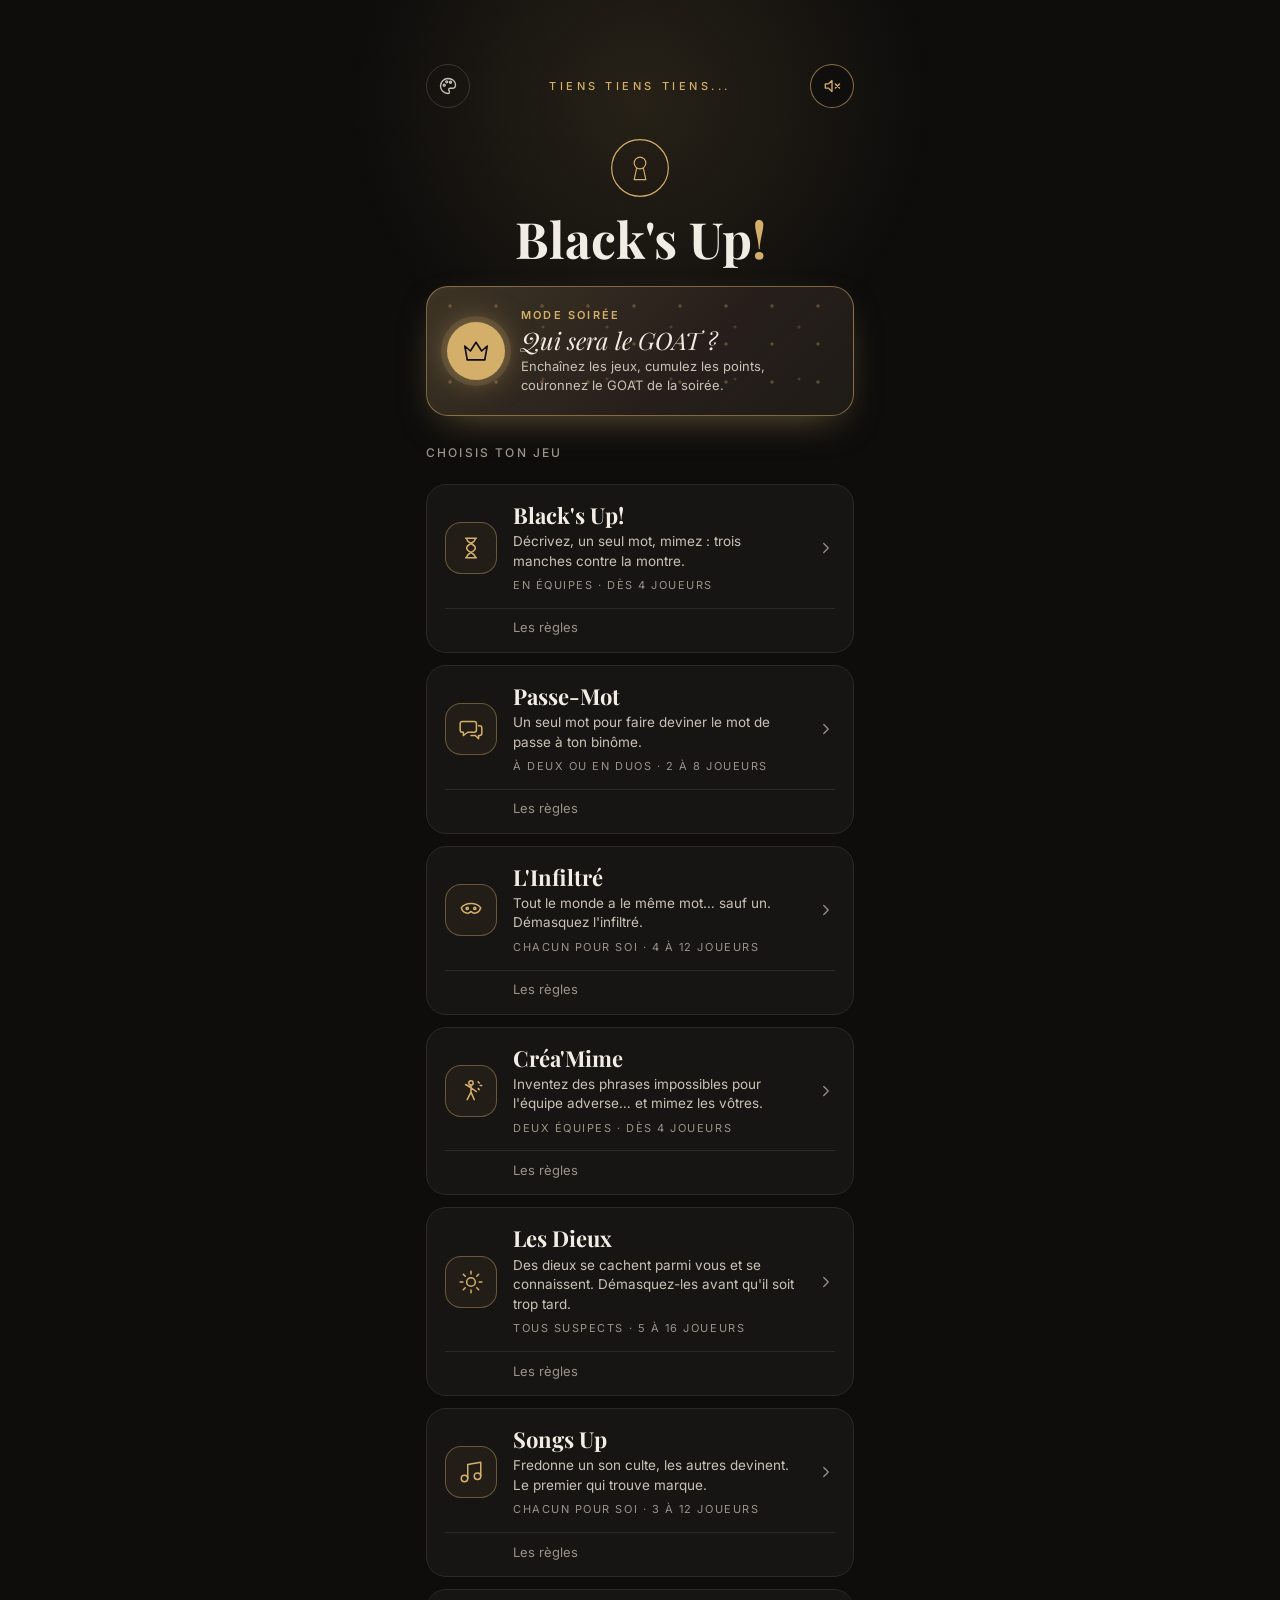
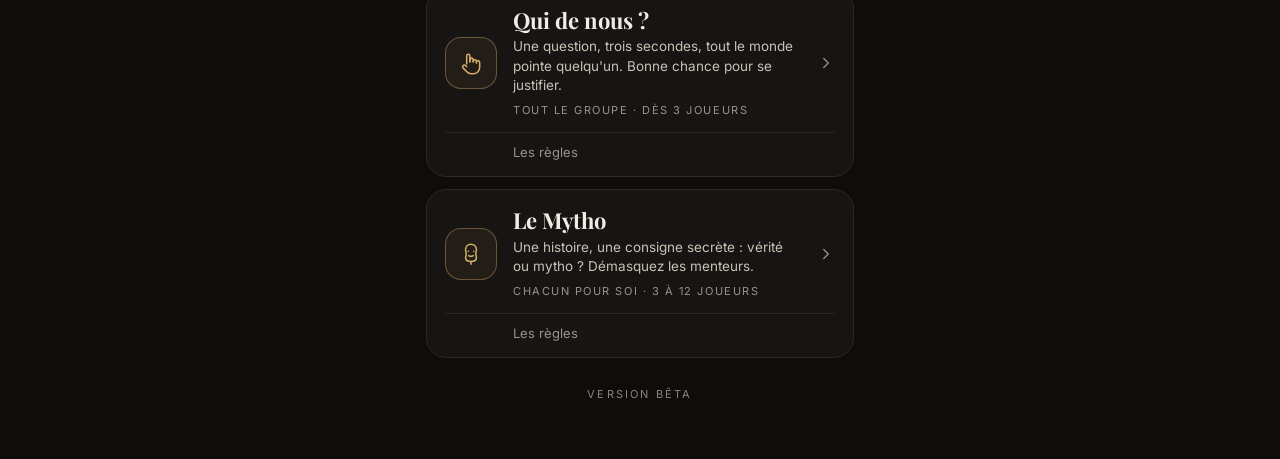
==== index.html @ 07d01dcf "L'Infiltré : effacer la proposition de Mister White après validation Co-Authored-By: Claude Opus 5.5" ====
<!DOCTYPE html>
<html lang="fr">
<head>
    <meta charset="utf-8">
    <meta name="viewport" content="width=device-width, initial-scale=1.0, viewport-fit=cover">
    <meta name="description" content="Black's Up!, le jeu d'ambiance en trois manches : décrivez, un seul mot, mimez.">
    <meta name="theme-color" content="#0E0D0C" id="couleur-barre">
    <meta name="apple-mobile-web-app-capable" content="yes">
    <meta name="mobile-web-app-capable" content="yes">
    <meta name="apple-mobile-web-app-status-bar-style" content="black-translucent">
    <meta name="apple-mobile-web-app-title" content="Black's Up!">
    <link rel="manifest" href="manifest.json">
    <link rel="icon" href="icones/icone.svg" type="image/svg+xml">
    <link rel="icon" href="icones/favicon-32.png" type="image/png" sizes="32x32">
    <link rel="apple-touch-icon" href="icones/apple-touch-icon.png">
    <title>Black's Up!</title>
    <link rel="preconnect" href="https://fonts.googleapis.com">
    <link rel="preconnect" href="https://fonts.gstatic.com" crossorigin>
    <link href="https://fonts.googleapis.com/css2?family=Playfair+Display:ital,wght@0,500;0,700;1,500&family=Inter:wght@400;500;600&family=Bangers&family=Fredoka:wght@600;700&family=Anton&family=Archivo+Black&family=Bungee&display=swap" rel="stylesheet">
    <script>
        // Applique l'apparence choisie avant l'affichage (évite un flash de l'apparence par défaut)
        try {
            var apparence = localStorage.getItem("blacksup-apparence")
            if (apparence) document.documentElement.setAttribute("data-theme", apparence)
        } catch (e) {}
    </script>
    <link rel="stylesheet" href="styles.css?v=22">
    <script src="scripts/animations.js?v=22" defer></script>
    <script src="scripts/app.js?v=22" defer></script>
    <script src="scripts/sons.js?v=22" defer></script>
    <script src="scripts/mots.js?v=22" defer></script>
    <script src="scripts/mots-adultes.js?v=22" defer></script>
    <script src="scripts/jeu.js?v=22" defer></script>
    <script src="scripts/passe-mot.js?v=22" defer></script>
    <script src="scripts/infiltre-paires.js?v=22" defer></script>
    <script src="scripts/infiltre.js?v=22" defer></script>
    <script src="scripts/crea-mime.js?v=22" defer></script>
    <script src="scripts/dieux.js?v=22" defer></script>
    <script src="scripts/outils-joueurs.js?v=22" defer></script>
    <script src="scripts/songs.js?v=22" defer></script>
    <script src="scripts/songs-up.js?v=22" defer></script>
    <script src="scripts/qui-mytho-contenus.js?v=22" defer></script>
    <script src="scripts/qui-de-nous.js?v=22" defer></script>
    <script src="scripts/mytho.js?v=22" defer></script>
    <script src="scripts/soiree.js?v=22" defer></script>
    <script src="scripts/apparence.js?v=22" defer></script>
    <script src="scripts/adulte.js?v=22" defer></script>
</head>
<body>
    <main class="app">

        <!-- 0. Accueil -->
        <section id="ecran-accueil" class="ecran actif accueil">
            <div class="barre-haut">
                <button type="button" class="btn-apparence" id="btn-apparence" aria-label="Changer l'apparence" aria-haspopup="dialog">
                    <svg width="20" height="20" viewBox="0 0 24 24" fill="none" stroke="currentColor" stroke-width="1.6" stroke-linecap="round" stroke-linejoin="round" aria-hidden="true"><path d="M12 3a9 9 0 1 0 0 18c1.1 0 1.8-.9 1.8-1.9 0-.5-.2-.9-.5-1.3-.3-.3-.5-.8-.5-1.3 0-1 .8-1.8 1.8-1.8H17a4 4 0 0 0 4-4c0-4.3-4-7.7-9-7.7z"></path><circle cx="7.5" cy="11" r="1.2"></circle><circle cx="10.5" cy="7" r="1.2"></circle><circle cx="15" cy="7.5" r="1.2"></circle></svg>
                </button>
                <p class="surtitre" id="accueil-surtitre">Tiens tiens tiens...</p>
                <div class="vide"></div>
            </div>
            <div class="pile-centre entete-accueil">
                <svg class="logo-serrure" width="60" height="60" viewBox="0 0 72 72" fill="none" aria-hidden="true">
                    <circle class="trace" cx="36" cy="36" r="34" stroke="#D4AF6A" stroke-width="1.4"></circle>
                    <circle class="trace t2" cx="36" cy="30" r="7" stroke="#D4AF6A" stroke-width="1.4"></circle>
                    <path class="trace t3" d="M32 36 L29 50 H43 L40 36" stroke="#D4AF6A" stroke-width="1.4" stroke-linejoin="round"></path>
                </svg>
                <h1 class="marque">Black's Up<span class="exclam">!</span></h1>
                <p class="badge-adulte"><b>18+</b> Mode adulte</p>
            </div>

            <button type="button" class="carte-soiree" id="carte-soiree">
                <span class="carte-soiree-fond" aria-hidden="true"></span>
                <span class="carte-soiree-icone" aria-hidden="true"><svg width="30" height="30" viewBox="0 0 24 24" fill="none" stroke="currentColor" stroke-width="1.3" stroke-linecap="round" stroke-linejoin="round" aria-hidden="true"><path d="M3 8l4.5 4L12 5l4.5 7L21 8l-2 11H5z"></path><path d="M5 19h14"></path></svg></span>
                <span class="carte-soiree-textes">
                    <span class="carte-soiree-sur" id="carte-soiree-sur">Mode soirée</span>
                    <span class="carte-soiree-titre" id="carte-soiree-titre">Qui sera le GOAT&#160;?</span>
                    <span class="carte-soiree-desc" id="carte-soiree-desc">Enchaînez les jeux, cumulez les points, couronnez le GOAT de la soirée.</span>
                </span>
            </button>
            <a href="#historique" class="lien-discret lien-historique" id="lien-historique" hidden>Historique des soirées</a>

            <p class="etiquette titre-section">Choisis ton jeu</p>

            <div class="liste-jeux">
                <article class="carte-jeu">
                    <a href="#jouer" class="carte-jeu-principal">
                        <span class="icone-jeu" aria-hidden="true">
                            <svg width="26" height="26" viewBox="0 0 24 24" fill="none" stroke="currentColor" stroke-width="1.4" stroke-linecap="round" stroke-linejoin="round"><path d="M7 3h10M7 21h10M8 3c0 5 8 5 8 9s-8 4-8 9M16 3c0 5-8 5-8 9s8 4 8 9"></path></svg>
                        </span>
                        <span class="textes-jeu">
                            <span class="nom-jeu">Black's Up!</span>
                            <span class="desc-jeu">Décrivez, un seul mot, mimez : trois manches contre la montre.</span>
                            <span class="meta-jeu">En équipes · dès 4 joueurs</span>
                        </span>
                        <svg class="chevron" width="18" height="18" viewBox="0 0 24 24" fill="none" stroke="currentColor" stroke-width="1.6" stroke-linecap="round" stroke-linejoin="round" aria-hidden="true"><path d="M9 6l6 6-6 6"></path></svg>
                    </a>
                    <a href="#regles" class="carte-jeu-regles">Les règles</a>
                </article>

                <article class="carte-jeu">
                    <a href="#passe-mot" class="carte-jeu-principal">
                        <span class="icone-jeu" aria-hidden="true">
                            <svg width="26" height="26" viewBox="0 0 24 24" fill="none" stroke="currentColor" stroke-width="1.4" stroke-linecap="round" stroke-linejoin="round"><path d="M4 5h11a2 2 0 0 1 2 2v6a2 2 0 0 1-2 2H9l-4 3v-3H4a2 2 0 0 1-2-2V7a2 2 0 0 1 2-2z"></path><path d="M19 9h1a2 2 0 0 1 2 2v5a2 2 0 0 1-2 2h-1v3l-3-3h-4"></path></svg>
                        </span>
                        <span class="textes-jeu">
                            <span class="nom-jeu">Passe-Mot</span>
                            <span class="desc-jeu">Un seul mot pour faire deviner le mot de passe à ton binôme.</span>
                            <span class="meta-jeu">À deux ou en duos · 2 à 8 joueurs</span>
                        </span>
                        <svg class="chevron" width="18" height="18" viewBox="0 0 24 24" fill="none" stroke="currentColor" stroke-width="1.6" stroke-linecap="round" stroke-linejoin="round" aria-hidden="true"><path d="M9 6l6 6-6 6"></path></svg>
                    </a>
                    <a href="#passe-mot-regles" class="carte-jeu-regles">Les règles</a>
                </article>

                <article class="carte-jeu">
                    <a href="#infiltre" class="carte-jeu-principal">
                        <span class="icone-jeu" aria-hidden="true">
                            <svg width="26" height="26" viewBox="0 0 24 24" fill="none" stroke="currentColor" stroke-width="1.4" stroke-linecap="round" stroke-linejoin="round"><path d="M3 10c2-3 5-4 9-4s7 1 9 4c-1 3-3 5-6 5-1.5 0-2-1.5-3-1.5S10.5 15 9 15c-3 0-5-2-6-5z"></path><circle cx="8.5" cy="10.5" r="1"></circle><circle cx="15.5" cy="10.5" r="1"></circle></svg>
                        </span>
                        <span class="textes-jeu">
                            <span class="nom-jeu">L'Infiltré</span>
                            <span class="desc-jeu">Tout le monde a le même mot… sauf un. Démasquez l'infiltré.</span>
                            <span class="meta-jeu">Chacun pour soi · 4 à 12 joueurs</span>
                        </span>
                        <svg class="chevron" width="18" height="18" viewBox="0 0 24 24" fill="none" stroke="currentColor" stroke-width="1.6" stroke-linecap="round" stroke-linejoin="round" aria-hidden="true"><path d="M9 6l6 6-6 6"></path></svg>
                    </a>
                    <a href="#infiltre-regles" class="carte-jeu-regles">Les règles</a>
                </article>

                <article class="carte-jeu">
                    <a href="#crea-mime" class="carte-jeu-principal">
                        <span class="icone-jeu" aria-hidden="true">
                            <svg width="26" height="26" viewBox="0 0 24 24" fill="none" stroke="currentColor" stroke-width="1.4" stroke-linecap="round" stroke-linejoin="round"><circle cx="12" cy="4.5" r="2"></circle><path d="M12 7v6M12 9l-5-3M12 9l5 3.5M12 13l-3.5 7M12 13l3 7"></path><path d="M18.5 3.5l1 1.2M20.5 7h1.4M18.6 9.8l1 .9"></path></svg>
                        </span>
                        <span class="textes-jeu">
                            <span class="nom-jeu">Créa'Mime</span>
                            <span class="desc-jeu">Inventez des phrases impossibles pour l'équipe adverse… et mimez les vôtres.</span>
                            <span class="meta-jeu">Deux équipes · dès 4 joueurs</span>
                        </span>
                        <svg class="chevron" width="18" height="18" viewBox="0 0 24 24" fill="none" stroke="currentColor" stroke-width="1.6" stroke-linecap="round" stroke-linejoin="round" aria-hidden="true"><path d="M9 6l6 6-6 6"></path></svg>
                    </a>
                    <a href="#crea-mime-regles" class="carte-jeu-regles">Les règles</a>
                </article>

                <article class="carte-jeu">
                    <a href="#dieux" class="carte-jeu-principal">
                        <span class="icone-jeu" aria-hidden="true"><svg width="26" height="26" viewBox="0 0 24 24" fill="none" stroke="currentColor" stroke-width="1.4" stroke-linecap="round" stroke-linejoin="round"><circle cx="12" cy="12" r="4"></circle><path d="M12 2v2.5M12 19.5V22M2 12h2.5M19.5 12H22M4.9 4.9l1.8 1.8M17.3 17.3l1.8 1.8M4.9 19.1l1.8-1.8M17.3 6.7l1.8-1.8"></path></svg></span>
                        <span class="textes-jeu">
                            <span class="nom-jeu">Les Dieux</span>
                            <span class="desc-jeu">Des dieux se cachent parmi vous et se connaissent. Démasquez-les avant qu'il soit trop tard.</span>
                            <span class="meta-jeu">Tous suspects · 5 à 16 joueurs</span>
                        </span>
                        <svg class="chevron" width="18" height="18" viewBox="0 0 24 24" fill="none" stroke="currentColor" stroke-width="1.6" stroke-linecap="round" stroke-linejoin="round" aria-hidden="true"><path d="M9 6l6 6-6 6"></path></svg>
                    </a>
                    <a href="#dieux-regles" class="carte-jeu-regles">Les règles</a>
                </article>

                <article class="carte-jeu">
                    <a href="#songs-up" class="carte-jeu-principal">
                        <span class="icone-jeu" aria-hidden="true"><svg width="26" height="26" viewBox="0 0 24 24" fill="none" stroke="currentColor" stroke-width="1.4" stroke-linecap="round" stroke-linejoin="round"><path d="M9 18V5l12-2v13"></path><circle cx="6" cy="18" r="3"></circle><circle cx="18" cy="16" r="3"></circle></svg></span>
                        <span class="textes-jeu">
                            <span class="nom-jeu">Songs Up</span>
                            <span class="desc-jeu">Fredonne un son culte, les autres devinent. Le premier qui trouve marque.</span>
                            <span class="meta-jeu">Chacun pour soi · 3 à 12 joueurs</span>
                        </span>
                        <svg class="chevron" width="18" height="18" viewBox="0 0 24 24" fill="none" stroke="currentColor" stroke-width="1.6" stroke-linecap="round" stroke-linejoin="round" aria-hidden="true"><path d="M9 6l6 6-6 6"></path></svg>
                    </a>
                    <a href="#songs-up-regles" class="carte-jeu-regles">Les règles</a>
                </article>

                <article class="carte-jeu">
                    <a href="#qui-de-nous" class="carte-jeu-principal">
                        <span class="icone-jeu" aria-hidden="true"><svg width="26" height="26" viewBox="0 0 24 24" fill="none" stroke="currentColor" stroke-width="1.4" stroke-linecap="round" stroke-linejoin="round"><path d="M8 13V5.5a1.5 1.5 0 0 1 3 0V11"></path><path d="M11 10.5V9a1.5 1.5 0 0 1 3 0v2"></path><path d="M14 10.5a1.5 1.5 0 0 1 3 0V12"></path><path d="M17 11.5a1.5 1.5 0 0 1 3 0V16a6 6 0 0 1-6 6h-1.5a6 6 0 0 1-4.6-2.1L4.6 16.5a1.6 1.6 0 0 1 2.3-2.2L8 15.5"></path></svg></span>
                        <span class="textes-jeu">
                            <span class="nom-jeu">Qui de nous ?</span>
                            <span class="desc-jeu">Une question, trois secondes, tout le monde pointe quelqu'un. Bonne chance pour se justifier.</span>
                            <span class="meta-jeu">Tout le groupe · dès 3 joueurs</span>
                        </span>
                        <svg class="chevron" width="18" height="18" viewBox="0 0 24 24" fill="none" stroke="currentColor" stroke-width="1.6" stroke-linecap="round" stroke-linejoin="round" aria-hidden="true"><path d="M9 6l6 6-6 6"></path></svg>
                    </a>
                    <a href="#qui-de-nous-regles" class="carte-jeu-regles">Les règles</a>
                </article>

                <article class="carte-jeu">
                    <a href="#mytho" class="carte-jeu-principal">
                        <span class="icone-jeu" aria-hidden="true"><svg width="26" height="26" viewBox="0 0 24 24" fill="none" stroke="currentColor" stroke-width="1.4" stroke-linecap="round" stroke-linejoin="round"><path d="M12 3c-3 0-5 2.2-5 5 0 1.6.6 2.6.6 4.2 0 1.3-.6 2.3-.6 3.3 0 2.2 2.1 3.5 5 3.5s5-1.3 5-3.5c0-1-.6-2-.6-3.3 0-1.6.6-2.6.6-4.2 0-2.8-2-5-5-5z"></path><path d="M12 19v2.5M9.5 9.5h.01M14.5 9.5h.01M10 13.5c1.2.8 2.8.8 4 0"></path></svg></span>
                        <span class="textes-jeu">
                            <span class="nom-jeu">Le Mytho</span>
                            <span class="desc-jeu">Une histoire, une consigne secrète : vérité ou mytho ? Démasquez les menteurs.</span>
                            <span class="meta-jeu">Chacun pour soi · 3 à 12 joueurs</span>
                        </span>
                        <svg class="chevron" width="18" height="18" viewBox="0 0 24 24" fill="none" stroke="currentColor" stroke-width="1.6" stroke-linecap="round" stroke-linejoin="round" aria-hidden="true"><path d="M9 6l6 6-6 6"></path></svg>
                    </a>
                    <a href="#mytho-regles" class="carte-jeu-regles">Les règles</a>
                </article>
            </div>

            <button id="quitter-adulte" class="btn btn-contour bouton-adulte" type="button">Quitter le mode adulte</button>
            <p class="version">Version bêta</p>
        </section>

        <!-- Règles -->
        <section id="ecran-regles" class="ecran" style="gap: 22px">
            <div class="barre-haut">
                <a href="#" class="btn-rond" aria-label="Retour à l'accueil">
                    <svg width="18" height="18" viewBox="0 0 24 24" fill="none" stroke="currentColor" stroke-width="1.6" stroke-linecap="round" stroke-linejoin="round" aria-hidden="true"><path d="M15 18l-6-6 6-6"></path></svg>
                </a>
                <p class="surtitre">Le règlement</p>
                <div class="vide"></div>
            </div>

            <div style="display: flex; flex-direction: column; gap: 10px">
                <h1 class="titre">Trois manches,<br><em>les mêmes mots.</em></h1>
                <p class="texte-doux">Les équipes jouent chacune leur tour. Le joueur qui fait deviner a un temps limité pour faire trouver un maximum de mots à son équipe. Chaque mot trouvé rapporte un point.</p>
            </div>

            <div class="liste-regles">
                <article class="regle">
                    <p class="chiffre">I</p>
                    <div>
                        <h2>Décrivez</h2>
                        <p>Le joueur peut dire tout ce qu'il veut, mais il ne peut pas&#160;:</p>
                        <ul>
                            <li>passer un mot qui ne lui plaît pas&#160;;</li>
                            <li>dire un mot de la même famille&#160;;</li>
                            <li>dire un mot qui sonne pareil&#160;;</li>
                            <li>traduire le mot dans une autre langue&#160;;</li>
                            <li>épeler des lettres.</li>
                        </ul>
                        <p style="margin-top: 8px">Son équipe peut faire autant de propositions qu'elle veut.</p>
                    </div>
                </article>

                <article class="regle">
                    <p class="chiffre">II</p>
                    <div>
                        <h2>Un seul mot</h2>
                        <p>Mêmes règles, mais le joueur ne dit qu'un seul mot pour faire deviner, et son équipe n'a droit qu'à une seule proposition.</p>
                    </div>
                </article>

                <article class="regle">
                    <p class="chiffre">III</p>
                    <div>
                        <h2>Mimez</h2>
                        <p>Plus le droit de parler&#160;: on mime, on fredonne, on fait des bruitages.</p>
                    </div>
                </article>

                <article class="regle">
                    <p class="chiffre">
                        <svg width="26" height="26" viewBox="0 0 24 24" fill="none" stroke="#D4AF6A" stroke-width="1.5" stroke-linecap="round" aria-hidden="true"><circle cx="12" cy="12" r="9"></circle><path d="M12 7v5l3 2"></path></svg>
                    </p>
                    <div>
                        <h2>Pendant un tour</h2>
                        <p>Mot trouvé&#160;: appuyez sur «&#160;Trouvé&#160;». Règle enfreinte&#160;: appuyez sur «&#160;Erreur&#160;», le tour s'arrête aussitôt. À la fin du tour, vérifiez la liste des mots trouvés et décochez ceux qui ne comptent pas&#160;: ils retournent dans le chapeau.</p>
                        <p style="margin-top: 8px">Quand tous les mots sont trouvés, on passe à la manche suivante. Après la troisième, l'équipe qui a le plus de points gagne.</p>
                    </div>
                </article>
            </div>

            <a href="#jouer" class="btn btn-or">Compris, on joue</a>
        </section>


        <!-- 1. Paramètres -->
        <section id="ecran-parametres" class="ecran">
            <div class="barre-haut">
                <a href="#" class="btn-rond" aria-label="Retour à l'accueil">
                    <svg width="18" height="18" viewBox="0 0 24 24" fill="none" stroke="currentColor" stroke-width="1.6" stroke-linecap="round" stroke-linejoin="round" aria-hidden="true"><path d="M15 18l-6-6 6-6"></path></svg>
                </a>
                <p class="surtitre">Préparatifs</p>
                <div class="vide"></div>
            </div>

            <h1 class="titre">Déclinez votre identité</h1>

            <fieldset class="champ groupe">
                <legend class="etiquette">Les équipes</legend>
                <div id="liste-equipes" class="liste-equipes"></div>
                <button id="btn-ajouter-equipe" class="btn-ajouter" type="button">
                    <svg width="16" height="16" viewBox="0 0 24 24" fill="none" stroke="currentColor" stroke-width="1.8" stroke-linecap="round" aria-hidden="true"><path d="M12 5v14M5 12h14"></path></svg>
                    Ajouter une équipe
                </button>
                <label class="interrupteur" for="interrupteur-joueurs">
                    <span class="interrupteur-texte">
                        <span>Noter les prénoms des joueurs</span>
                        <small>Le jeu annonce qui doit jouer, chacun son tour</small>
                    </span>
                    <input type="checkbox" id="interrupteur-joueurs" role="switch">
                    <span class="interrupteur-curseur" aria-hidden="true"></span>
                </label>
            </fieldset>

            <fieldset class="champ groupe">
                <legend class="etiquette">Nombre de mots</legend>
                <div class="choix c6">
                    <input type="radio" name="nbmots" value="40" id="m40" checked><label for="m40">40</label>
                    <input type="radio" name="nbmots" value="50" id="m50"><label for="m50">50</label>
                    <input type="radio" name="nbmots" value="60" id="m60"><label for="m60">60</label>
                    <input type="radio" name="nbmots" value="70" id="m70"><label for="m70">70</label>
                    <input type="radio" name="nbmots" value="80" id="m80"><label for="m80">80</label>
                    <input type="radio" name="nbmots" value="perso" id="m-perso"><label for="m-perso" class="perso">Perso</label>
                </div>
                <div class="zone-perso" id="zone-mots">
                    <div class="zone-perso-interieur">
                        <div class="reglage">
                            <button type="button" class="petit-btn" data-pas="-5" data-cible="mots" aria-label="5 mots de moins">
                                <svg width="18" height="18" viewBox="0 0 24 24" fill="none" stroke="currentColor" stroke-width="1.8" stroke-linecap="round" aria-hidden="true"><path d="M5 12h14"></path></svg>
                            </button>
                            <p class="valeur" aria-live="polite"><b id="valeur-mots">100</b><span>mots</span></p>
                            <button type="button" class="petit-btn" data-pas="5" data-cible="mots" aria-label="5 mots de plus">
                                <svg width="18" height="18" viewBox="0 0 24 24" fill="none" stroke="currentColor" stroke-width="1.8" stroke-linecap="round" aria-hidden="true"><path d="M12 5v14M5 12h14"></path></svg>
                            </button>
                        </div>
                        <input type="range" id="reglette-mots" class="reglette" min="10" max="500" step="5" value="100" aria-label="Nombre de mots">
                    </div>
                </div>
            </fieldset>

            <fieldset class="champ groupe">
                <legend class="etiquette">Durée d'un tour</legend>
                <div class="choix c5">
                    <input type="radio" name="temps" value="30" id="t30" checked><label for="t30">30 s</label>
                    <input type="radio" name="temps" value="40" id="t40"><label for="t40">40 s</label>
                    <input type="radio" name="temps" value="50" id="t50"><label for="t50">50 s</label>
                    <input type="radio" name="temps" value="60" id="t60"><label for="t60">60 s</label>
                    <input type="radio" name="temps" value="perso" id="t-perso"><label for="t-perso" class="perso">Perso</label>
                </div>
                <div class="zone-perso" id="zone-temps">
                    <div class="zone-perso-interieur">
                        <div class="reglage">
                            <button type="button" class="petit-btn" data-pas="-5" data-cible="temps" aria-label="5 secondes de moins">
                                <svg width="18" height="18" viewBox="0 0 24 24" fill="none" stroke="currentColor" stroke-width="1.8" stroke-linecap="round" aria-hidden="true"><path d="M5 12h14"></path></svg>
                            </button>
                            <p class="valeur" aria-live="polite"><b id="valeur-temps">1 min 30</b></p>
                            <button type="button" class="petit-btn" data-pas="5" data-cible="temps" aria-label="5 secondes de plus">
                                <svg width="18" height="18" viewBox="0 0 24 24" fill="none" stroke="currentColor" stroke-width="1.8" stroke-linecap="round" aria-hidden="true"><path d="M12 5v14M5 12h14"></path></svg>
                            </button>
                        </div>
                        <input type="range" id="reglette-temps" class="reglette" min="10" max="120" step="5" value="90" aria-label="Durée d'un tour en secondes">
                    </div>
                </div>
            </fieldset>

            <p class="estimation" id="estimation">
                <svg width="14" height="14" viewBox="0 0 24 24" fill="none" stroke="currentColor" stroke-width="1.6" stroke-linecap="round" aria-hidden="true"><circle cx="12" cy="12" r="9"></circle><path d="M12 7v5l3 2"></path></svg>
                <span id="estimation-texte"></span>
            </p>

            <div class="pousse"></div>
            <button id="btn-lancer" class="btn btn-or" type="button" data-son="lancer">Lancer la partie</button>
        </section>

        <!-- 2. À vous de jouer -->
        <section id="ecran-intro" class="ecran centre">
            <div class="progression" aria-hidden="true"><span></span><span></span><span></span></div>

            <div class="pile-centre" style="gap: 18px">
                <p class="surtitre" id="intro-numero">Manche 1</p>
                <h1 class="nom-manche" id="intro-nom">Décrivez</h1>
                <p class="consigne" id="intro-consigne"></p>
                <div class="filet gris" style="margin: 16px 0"></div>
                <p class="etiquette">Au tour de</p>
                <p class="nom-equipe" id="intro-equipe"></p>
                <p class="sous-equipe" id="intro-sous-equipe" hidden></p>
            </div>

            <div class="pile">
                <button id="btn-go" class="btn btn-or btn-grand" type="button" data-son="lancer">C'est parti</button>
                <p class="info-bas" id="intro-info"></p>
                <p class="info-bas ensuite" id="intro-ensuite"></p>
            </div>
        </section>

        <!-- 3. Le tour -->
        <section id="ecran-tour" class="ecran centre" style="gap: 22px">
            <div class="entete-tour">
                <span class="place-pause" aria-hidden="true"></span>
                <div class="entete-textes">
                    <p class="etiquette" id="tour-equipe"></p>
                    <p class="surtitre" id="tour-manche"></p>
                </div>
            </div>

            <div class="chrono" id="chrono" role="timer" aria-live="off">
                <div class="lueur"></div>
                <svg width="168" height="168" viewBox="0 0 168 168" aria-hidden="true">
                    <circle class="piste" cx="84" cy="84" r="78"></circle>
                    <circle class="anneau" id="anneau" cx="84" cy="84" r="78"></circle>
                </svg>
                <div class="centre-chrono">
                    <p class="secondes" id="secondes">30</p>
                    <p class="unite">secondes</p>
                </div>
            </div>

            <div class="carte-mot" id="carte-mot">
                <p class="etiquette">Faites deviner</p>
                <p class="mot" id="mot" aria-live="polite"></p>
                <p class="indice-revoir" aria-hidden="true"><svg width="18" height="18" viewBox="0 0 24 24" fill="none" stroke="currentColor" stroke-width="1.6" stroke-linecap="round" stroke-linejoin="round" aria-hidden="true"><path d="M2 12s3.5-7 10-7 10 7 10 7-3.5 7-10 7S2 12 2 12z"></path><circle cx="12" cy="12" r="3"></circle></svg> Maintenir pour revoir</p>
            </div>

            <p class="compteur"><b id="nb-trouves">0</b> <span id="nb-trouves-texte">mot trouvé</span> ce tour</p>

            <div class="actions-tour">
                <button id="btn-erreur" class="btn btn-erreur btn-grand" type="button" data-son="aucun">
                    <svg width="16" height="16" viewBox="0 0 24 24" fill="none" stroke="currentColor" stroke-width="2" stroke-linecap="round" aria-hidden="true"><path d="M6 6l12 12M18 6L6 18"></path></svg>
                    Erreur
                </button>
                <button id="btn-trouve" class="btn btn-or btn-grand" type="button" data-son="aucun">
                    <svg width="18" height="18" viewBox="0 0 24 24" fill="none" stroke="currentColor" stroke-width="2.2" stroke-linecap="round" stroke-linejoin="round" aria-hidden="true"><path d="M5 12.5l4.5 4.5L19 7.5"></path></svg>
                    Trouvé
                </button>
            </div>
        </section>

        <!-- 4. Vérification -->
        <section id="ecran-verif" class="ecran" style="gap: 24px">
            <div style="display: flex; flex-direction: column; gap: 10px">
                <p class="surtitre" id="verif-raison">Temps écoulé</p>
                <h1 class="titre" id="verif-titre"></h1>
                <p class="texte-doux">Décochez un mot s'il ne compte pas&#160;: il retournera dans le chapeau.</p>
            </div>

            <div class="liste-mots" id="liste-mots"></div>

            <div class="pousse"></div>
            <div class="resume"><span>Mots restants dans le chapeau</span><b id="restants">0</b></div>
            <button id="btn-valider-tour" class="btn btn-or" type="button">Équipe suivante</button>
        </section>

        <!-- 5. Scores (fin de manche et fin de partie) -->
        <section id="ecran-score" class="ecran centre">
            <p class="surtitre" id="score-surtitre">Fin de manche</p>

            <div class="pile-centre" style="gap: 10px">
                <svg class="trophee" id="trophee" width="44" height="44" viewBox="0 0 24 24" fill="none" stroke="#D4AF6A" stroke-width="1.2" stroke-linecap="round" stroke-linejoin="round" aria-hidden="true">
                    <path d="M8 21h8M12 17v4M7 4h10v5a5 5 0 0 1-10 0V4z"></path>
                    <path d="M7 6H4a3 3 0 0 0 3 4M17 6h3a3 3 0 0 1-3 4"></path>
                </svg>
                <h1 class="nom-equipe" id="score-titre" style="font-size: clamp(32px, 11vw, 44px)"></h1>
                <p class="texte-doux" id="score-sous-titre" style="font-size: 15px; color: var(--texte-2)"></p>
            </div>

            <ol class="classement" id="classement" aria-label="Classement des équipes"></ol>

            <div class="pousse"></div>
            <div class="pile">
                <button id="btn-manche-suivante" class="btn btn-or" type="button">Manche suivante</button>
                <button id="btn-rejouer" class="btn btn-or" type="button" hidden>Rejouer</button>
                <a id="lien-accueil" href="#" class="btn btn-contour" hidden>Retour à l'accueil</a>
            </div>
        </section>


        <!-- ===================== PASSE-MOT ===================== -->

        <!-- Passe-Mot : règles -->
        <section id="ecran-pm-regles" class="ecran" style="gap: 22px">
            <div class="barre-haut">
                <a href="#" class="btn-rond" aria-label="Retour à l'accueil">
                    <svg width="18" height="18" viewBox="0 0 24 24" fill="none" stroke="currentColor" stroke-width="1.6" stroke-linecap="round" stroke-linejoin="round" aria-hidden="true"><path d="M15 18l-6-6 6-6"></path></svg>
                </a>
                <p class="surtitre">Passe-Mot</p>
                <div class="vide"></div>
            </div>
            <div style="display: flex; flex-direction: column; gap: 10px">
                <h1 class="titre">Un mot,<br><em>et un seul.</em></h1>
                <p class="texte-doux">Dans chaque duo, l'un fait deviner, l'autre devine. Les rôles s'inversent à chaque nouveau mot. On peut jouer <b>à deux</b>, ensemble contre le score, ou <b>duos contre duos</b>.</p>
            </div>
            <div class="liste-regles">
                <article class="regle">
                    <p class="chiffre">I</p>
                    <div>
                        <h2>Le mot de passe</h2>
                        <p>Ceux qui font deviner (un par duo) maintiennent le doigt sur l'écran pour découvrir le mot en secret. Les autres ferment les yeux.</p>
                    </div>
                </article>
                <article class="regle">
                    <p class="chiffre">II</p>
                    <div>
                        <h2>Un indice, une réponse</h2>
                        <p>Chacun son tour, un duo donne <b>un seul mot</b> comme indice, et son partenaire a <b>une seule proposition</b>. Pas de geste, pas de mot de la même famille. 10 secondes pour se décider.</p>
                    </div>
                </article>
                <article class="regle">
                    <p class="chiffre">III</p>
                    <div>
                        <h2>Les points</h2>
                        <p>Trouvé au 1<sup>er</sup> indice : 5 points. Puis 4, 3, 2, 1. Après 5 indices sans succès, le mot est révélé et personne ne marque. Le duo qui a le plus de points à la fin gagne. À deux, on vise le meilleur score possible et on essaie de battre son record.</p>
                    </div>
                </article>
            </div>
            <a href="#passe-mot" class="btn btn-or">Compris, on joue</a>
        </section>

        <!-- Passe-Mot : préparation -->
        <section id="ecran-pm-config" class="ecran">
            <div class="barre-haut">
                <a href="#" class="btn-rond" aria-label="Retour à l'accueil">
                    <svg width="18" height="18" viewBox="0 0 24 24" fill="none" stroke="currentColor" stroke-width="1.6" stroke-linecap="round" stroke-linejoin="round" aria-hidden="true"><path d="M15 18l-6-6 6-6"></path></svg>
                </a>
                <p class="surtitre">Passe-Mot</p>
                <div class="vide"></div>
            </div>

            <h1 class="titre" id="pm-config-titre">Formez vos duos</h1>

            <fieldset class="champ groupe">
                <legend class="etiquette">Mode de jeu</legend>
                <div class="choix c2">
                    <input type="radio" name="pm-mode" value="coop" id="pm-mode-coop"><label for="pm-mode-coop">À deux</label>
                    <input type="radio" name="pm-mode" value="versus" id="pm-mode-versus" checked><label for="pm-mode-versus">Duos contre duos</label>
                </div>
                <p class="aide-champ" id="pm-mode-aide"></p>
            </fieldset>

            <fieldset class="champ groupe">
                <legend class="etiquette" id="pm-duos-legende">Les duos</legend>
                <div id="pm-liste-duos" class="liste-equipes"></div>
                <button id="pm-ajouter-duo" class="btn-ajouter" type="button">
                    <svg width="16" height="16" viewBox="0 0 24 24" fill="none" stroke="currentColor" stroke-width="1.8" stroke-linecap="round" aria-hidden="true"><path d="M12 5v14M5 12h14"></path></svg>
                    Ajouter un duo
                </button>
            </fieldset>

            <fieldset class="champ groupe">
                <legend class="etiquette">Nombre de mots</legend>
                <div class="choix c4">
                    <input type="radio" name="pm-mots" value="5" id="pm5"><label for="pm5">5</label>
                    <input type="radio" name="pm-mots" value="10" id="pm10" checked><label for="pm10">10</label>
                    <input type="radio" name="pm-mots" value="15" id="pm15"><label for="pm15">15</label>
                    <input type="radio" name="pm-mots" value="20" id="pm20"><label for="pm20">20</label>
                </div>
            </fieldset>

            <a href="#passe-mot-regles" class="lien-discret">Revoir les règles</a>
            <div class="pousse"></div>
            <button id="pm-lancer" class="btn btn-or" type="button" data-son="lancer">Lancer la partie</button>
        </section>

        <!-- Passe-Mot : révélation du mot -->
        <section id="ecran-pm-revelation" class="ecran centre">
            <p class="surtitre" id="pm-rev-numero">Mot 1 sur 10</p>
            <div class="pile-centre" style="gap: 14px">
                <p class="etiquette" id="pm-rev-etiquette">Font deviner</p>
                <div class="pm-donneurs" id="pm-rev-donneurs"></div>
                <p class="consigne" id="pm-rev-consigne">Les autres, <b>fermez les yeux</b>&#160;!</p>
            </div>
            <button type="button" class="carte-secrete" id="pm-carte-secrete" data-son="aucun" aria-label="Maintenir appuyé pour voir le mot">
                <span class="carte-secrete-cache">
                    <svg width="30" height="30" viewBox="0 0 24 24" fill="none" stroke="currentColor" stroke-width="1.4" stroke-linecap="round" stroke-linejoin="round" aria-hidden="true"><path d="M2 12s3.5-7 10-7 10 7 10 7-3.5 7-10 7S2 12 2 12z"></path><circle cx="12" cy="12" r="3"></circle></svg>
                    <span>Maintenir pour voir le mot</span>
                </span>
                <span class="carte-secrete-mot" id="pm-mot"></span>
            </button>
            <button id="pm-prets" class="btn btn-or btn-grand" type="button" data-son="lancer">On a vu, c'est parti</button>
        </section>

        <!-- Passe-Mot : le duel -->
        <section id="ecran-pm-duel" class="ecran centre" style="gap: 22px">
            <div class="entete-tour">
                <p class="etiquette" id="pm-duel-numero">Mot 1 / 10</p>
                <p class="surtitre" id="pm-duel-points">5 points</p>
            </div>

            <div class="pm-indices" id="pm-indices" aria-label="Indices utilisés"></div>

            <div class="pile-centre" style="gap: 10px">
                <p class="etiquette">Indice <span id="pm-num-indice">1</span> · au tour de</p>
                <p class="nom-equipe" id="pm-duel-duo"></p>
                <p class="sous-equipe" id="pm-duel-roles"></p>
            </div>

            <div class="jauge" aria-hidden="true"><div class="jauge-remplie" id="pm-jauge"></div></div>

            <button type="button" class="revoir-mot" id="pm-revoir" data-son="aucun">
                <span class="revoir-cache">Maintenir pour revoir le mot</span>
                <span class="revoir-mot-texte" id="pm-revoir-mot"></span>
            </button>

            <div class="pousse"></div>
            <div class="actions-tour">
                <button id="pm-rate" class="btn btn-erreur btn-grand" type="button" data-son="aucun">
                    <svg width="16" height="16" viewBox="0 0 24 24" fill="none" stroke="currentColor" stroke-width="2" stroke-linecap="round" aria-hidden="true"><path d="M6 6l12 12M18 6L6 18"></path></svg>
                    Raté
                </button>
                <button id="pm-trouve" class="btn btn-or btn-grand" type="button" data-son="aucun">
                    <svg width="18" height="18" viewBox="0 0 24 24" fill="none" stroke="currentColor" stroke-width="2.2" stroke-linecap="round" stroke-linejoin="round" aria-hidden="true"><path d="M5 12.5l4.5 4.5L19 7.5"></path></svg>
                    Trouvé
                </button>
            </div>
        </section>

        <!-- Passe-Mot : résultat d'un mot -->
        <section id="ecran-pm-resultat" class="ecran centre">
            <p class="surtitre" id="pm-res-surtitre">Trouvé</p>
            <div class="pile-centre" style="gap: 14px">
                <p class="etiquette">Le mot de passe était</p>
                <p class="mot pm-mot-revele" id="pm-res-mot"></p>
                <p class="pm-res-gain" id="pm-res-gain"></p>
            </div>
            <ol class="classement" id="pm-res-classement" aria-label="Scores"></ol>
            <div class="pousse"></div>
            <button id="pm-suivant" class="btn btn-or" type="button">Mot suivant</button>
        </section>

        <!-- Passe-Mot : fin de partie -->
        <section id="ecran-pm-fin" class="ecran centre">
            <p class="surtitre">Fin de partie</p>
            <div class="pile-centre" style="gap: 10px">
                <svg class="trophee" width="44" height="44" viewBox="0 0 24 24" fill="none" stroke="#D4AF6A" stroke-width="1.2" stroke-linecap="round" stroke-linejoin="round" aria-hidden="true">
                    <path d="M8 21h8M12 17v4M7 4h10v5a5 5 0 0 1-10 0V4z"></path>
                    <path d="M7 6H4a3 3 0 0 0 3 4M17 6h3a3 3 0 0 1-3 4"></path>
                </svg>
                <h1 class="nom-equipe" id="pm-fin-titre" style="font-size: clamp(30px, 10vw, 42px)"></h1>
                <p class="texte-doux" id="pm-fin-sous-titre" style="font-size: 15px; color: var(--texte-2)"></p>
            </div>
            <ol class="classement" id="pm-fin-classement" aria-label="Classement des duos"></ol>
            <div class="pousse"></div>
            <div class="pile">
                <button id="pm-rejouer" class="btn btn-or" type="button">Rejouer</button>
                <a href="#" class="btn btn-contour">Retour à l'accueil</a>
            </div>
        </section>


        <!-- ===================== L'INFILTRÉ ===================== -->

        <!-- L'Infiltré : règles -->
        <section id="ecran-inf-regles" class="ecran" style="gap: 22px">
            <div class="barre-haut">
                <a href="#" class="btn-rond" aria-label="Retour à l'accueil">
                    <svg width="18" height="18" viewBox="0 0 24 24" fill="none" stroke="currentColor" stroke-width="1.6" stroke-linecap="round" stroke-linejoin="round" aria-hidden="true"><path d="M15 18l-6-6 6-6"></path></svg>
                </a>
                <p class="surtitre">L'Infiltré</p>
                <div class="vide"></div>
            </div>
            <div style="display: flex; flex-direction: column; gap: 10px">
                <h1 class="titre">Tout le monde a le même mot…<br><em>sauf un.</em></h1>
                <p class="texte-doux">Chacun reçoit un mot en secret. Les civils ont tous le même. Les infiltrés ont un mot proche, mais différent. Et personne ne sait qui est qui.</p>
            </div>
            <div class="liste-regles">
                <article class="regle">
                    <p class="chiffre">I</p>
                    <div>
                        <h2>Les rôles</h2>
                        <ul>
                            <li><b>Civils</b> : la majorité, tous le même mot.</li>
                            <li><b>Infiltrés</b> : un mot proche. Ils ne savent pas qu'ils sont infiltrés&#160;!</li>
                            <li><b>Mister White</b> (en option) : aucun mot. Il doit bluffer.</li>
                        </ul>
                    </div>
                </article>
                <article class="regle">
                    <p class="chiffre">II</p>
                    <div>
                        <h2>Un tour</h2>
                        <p>Chacun son tour, chaque joueur dit <b>un mot</b> pour décrire le sien, sans être trop précis. Puis on débat, et le groupe vote pour éliminer un suspect. Son rôle est révélé.</p>
                    </div>
                </article>
                <article class="regle">
                    <p class="chiffre">III</p>
                    <div>
                        <h2>La victoire</h2>
                        <p>Les civils gagnent s'ils éliminent tous les imposteurs. Les imposteurs gagnent s'il ne reste plus qu'un civil. Mister White éliminé peut tenter de deviner le mot des civils&#160;: s'il trouve, il gagne seul.</p>
                    </div>
                </article>
            </div>
            <a href="#infiltre" class="btn btn-or">Compris, on joue</a>
        </section>

        <!-- L'Infiltré : préparation -->
        <section id="ecran-inf-config" class="ecran">
            <div class="barre-haut">
                <a href="#" class="btn-rond" aria-label="Retour à l'accueil">
                    <svg width="18" height="18" viewBox="0 0 24 24" fill="none" stroke="currentColor" stroke-width="1.6" stroke-linecap="round" stroke-linejoin="round" aria-hidden="true"><path d="M15 18l-6-6 6-6"></path></svg>
                </a>
                <p class="surtitre">L'Infiltré</p>
                <div class="vide"></div>
            </div>
            <h1 class="titre">Qui est dans la pièce&#160;?</h1>

            <fieldset class="champ groupe">
                <legend class="etiquette">Les joueurs <span id="inf-compte" class="compte"></span></legend>
                <div class="puces inf-puces" id="inf-joueurs"></div>
                <div class="ajout-joueur">
                    <input type="text" class="champ-joueur" id="inf-champ" maxlength="15" autocomplete="off" enterkeyhint="done" placeholder="Prénom d'un joueur" aria-label="Ajouter un joueur">
                    <button type="button" class="petit-btn" id="inf-ajouter" data-son="aucun" aria-label="Ajouter ce joueur">
                        <svg width="16" height="16" viewBox="0 0 24 24" fill="none" stroke="currentColor" stroke-width="1.8" stroke-linecap="round" aria-hidden="true"><path d="M12 5v14M5 12h14"></path></svg>
                    </button>
                </div>
                <p class="aide-champ" id="inf-aide">Il faut au moins 4 joueurs.</p>
            </fieldset>

            <fieldset class="champ groupe">
                <legend class="etiquette">Infiltrés</legend>
                <div class="reglage" style="margin-top: 0">
                    <button type="button" class="petit-btn" id="inf-moins" data-son="aucun" aria-label="Un infiltré de moins">
                        <svg width="18" height="18" viewBox="0 0 24 24" fill="none" stroke="currentColor" stroke-width="1.8" stroke-linecap="round" aria-hidden="true"><path d="M5 12h14"></path></svg>
                    </button>
                    <p class="valeur" aria-live="polite"><b id="inf-nb">1</b><span id="inf-nb-texte">infiltré</span></p>
                    <button type="button" class="petit-btn" id="inf-plus" data-son="aucun" aria-label="Un infiltré de plus">
                        <svg width="18" height="18" viewBox="0 0 24 24" fill="none" stroke="currentColor" stroke-width="1.8" stroke-linecap="round" aria-hidden="true"><path d="M12 5v14M5 12h14"></path></svg>
                    </button>
                </div>
                <label class="interrupteur" for="inf-white">
                    <span class="interrupteur-texte">
                        <span>Ajouter un Mister White</span>
                        <small id="inf-white-aide">Un joueur sans mot qui doit bluffer · dès 5 joueurs</small>
                    </span>
                    <input type="checkbox" id="inf-white" role="switch">
                    <span class="interrupteur-curseur" aria-hidden="true"></span>
                </label>
            </fieldset>

            <a href="#infiltre-regles" class="lien-discret">Revoir les règles</a>
            <div class="pousse"></div>
            <button id="inf-lancer" class="btn btn-or" type="button" data-son="lancer">Distribuer les mots</button>
        </section>

        <!-- L'Infiltré : distribution des mots -->
        <section id="ecran-inf-distribution" class="ecran centre">
            <p class="surtitre" id="inf-dist-progres">Joueur 1 sur 6</p>
            <div class="pile-centre" style="gap: 10px">
                <p class="etiquette">Passe le téléphone à</p>
                <p class="nom-equipe" id="inf-dist-nom"></p>
                <p class="consigne">Personne d'autre ne regarde&#160;!</p>
            </div>
            <button type="button" class="carte-secrete" id="inf-carte" data-son="aucun" aria-label="Maintenir appuyé pour voir ton mot">
                <span class="carte-secrete-cache"><svg width="30" height="30" viewBox="0 0 24 24" fill="none" stroke="currentColor" stroke-width="1.4" stroke-linecap="round" stroke-linejoin="round" aria-hidden="true"><path d="M2 12s3.5-7 10-7 10 7 10 7-3.5 7-10 7S2 12 2 12z"></path><circle cx="12" cy="12" r="3"></circle></svg><span>Maintenir pour voir ton mot</span></span>
                <span class="carte-secrete-mot" id="inf-mot"></span>
            </button>
            <button id="inf-vu" class="btn btn-or btn-grand" type="button" disabled>C'est vu, je passe</button>
        </section>

        <!-- L'Infiltré : un tour de parole -->
        <section id="ecran-inf-tour" class="ecran centre">
            <p class="surtitre" id="inf-tour-numero">Tour 1</p>
            <div class="pile-centre" style="gap: 10px">
                <h1 class="titre" style="text-align: center">Un mot chacun</h1>
                <p class="consigne">Dans cet ordre, chacun dit un mot pour décrire le sien. Puis on débat&#160;!</p>
            </div>
            <ol class="ordre-parole" id="inf-ordre"></ol>
            <div class="pousse"></div>
            <button id="inf-vers-vote" class="btn btn-or" type="button">Passer au vote</button>
        </section>

        <!-- L'Infiltré : le vote -->
        <section id="ecran-inf-vote" class="ecran centre">
            <p class="surtitre">Le vote</p>
            <h1 class="titre" style="text-align: center">Qui est éliminé&#160;?</h1>
            <div class="grille-vote" id="inf-vote"></div>
            <div class="pousse"></div>
            <button id="inf-eliminer" class="btn btn-erreur btn-grand" type="button" disabled>Choisissez un joueur</button>
        </section>

        <!-- L'Infiltré : révélation du rôle -->
        <section id="ecran-inf-revelation" class="ecran centre">
            <p class="surtitre" id="inf-rev-tour">Tour 1</p>
            <div class="pile-centre" style="gap: 14px">
                <p class="nom-equipe" id="inf-rev-nom"></p>
                <p class="etiquette">était</p>
                <p class="role-revele" id="inf-rev-role"></p>
                <p class="consigne" id="inf-rev-detail"></p>
            </div>
            <div class="pile" id="inf-white-devine" hidden>
                <p class="consigne" style="margin: 0 auto 6px">Mister White, prends le téléphone et tape <b>en secret</b> le mot des civils. Une seule chance&#160;!</p>
                <input type="text" class="saisie" id="inf-white-mot" maxlength="40" autocomplete="off" autocorrect="off" autocapitalize="off" spellcheck="false" enterkeyhint="done" placeholder="Le mot des civils" aria-label="Le mot des civils">
                <button id="inf-white-valider" class="btn btn-or" type="button" data-son="aucun" disabled>Valider ma réponse</button>
            </div>
            <div class="pousse"></div>
            <button id="inf-continuer" class="btn btn-or" type="button">Tour suivant</button>
        </section>

        <!-- L'Infiltré : fin de partie -->
        <section id="ecran-inf-fin" class="ecran centre">
            <p class="surtitre">Fin de partie</p>
            <div class="pile-centre" style="gap: 10px">
                <svg class="trophee" width="44" height="44" viewBox="0 0 24 24" fill="none" stroke="#D4AF6A" stroke-width="1.2" stroke-linecap="round" stroke-linejoin="round" aria-hidden="true">
                    <path d="M8 21h8M12 17v4M7 4h10v5a5 5 0 0 1-10 0V4z"></path>
                    <path d="M7 6H4a3 3 0 0 0 3 4M17 6h3a3 3 0 0 1-3 4"></path>
                </svg>
                <h1 class="nom-equipe" id="inf-fin-titre" style="font-size: clamp(30px, 10vw, 42px)"></h1>
                <p class="texte-doux" id="inf-fin-mots" style="font-size: 15px; color: var(--texte-2)"></p>
            </div>
            <ul class="bilan-roles" id="inf-fin-bilan"></ul>
            <div class="pousse"></div>
            <div class="pile">
                <button id="inf-rejouer" class="btn btn-or" type="button">Rejouer avec un nouveau mot</button>
                <a href="#" class="btn btn-contour">Retour à l'accueil</a>
            </div>
        </section>


        <!-- ===================== CRÉA'MIME ===================== -->

        <!-- Créa'Mime : règles -->
        <section id="ecran-cm-regles" class="ecran" style="gap: 22px">
            <div class="barre-haut">
                <a href="#" class="btn-rond" aria-label="Retour à l'accueil">
                    <svg width="18" height="18" viewBox="0 0 24 24" fill="none" stroke="currentColor" stroke-width="1.6" stroke-linecap="round" stroke-linejoin="round" aria-hidden="true"><path d="M15 18l-6-6 6-6"></path></svg>
                </a>
                <p class="surtitre">Créa'Mime</p>
                <div class="vide"></div>
            </div>
            <div style="display: flex; flex-direction: column; gap: 10px">
                <h1 class="titre">Écrivez l'impossible,<br><em>mimez-le.</em></h1>
                <p class="texte-doux">Deux équipes. Chacune invente des phrases pour l'autre, puis chaque joueur mime celle qu'on lui a réservée. L'équipe la plus rapide au total gagne.</p>
            </div>
            <div class="liste-regles">
                <article class="regle">
                    <p class="chiffre">I</p>
                    <div>
                        <h2>La création</h2>
                        <p>En secret, chaque équipe écrit une phrase par joueur adverse. Au minimum un sujet, un verbe et un complément, sans limite&#160;: «&#160;Le Père Noël boit un Coca-Cola sur la Lune&#160;». Réaliste ou totalement absurde, à vous de voir.</p>
                    </div>
                </article>
                <article class="regle">
                    <p class="chiffre">II</p>
                    <div>
                        <h2>Le mime</h2>
                        <p>Chacun son tour, en alternant les équipes, un joueur découvre sa phrase et la mime à son équipe. Aucun mot, aucun son&#160;: syllabe par syllabe s'il le faut. Le chrono tourne jusqu'à ce que l'équipe trouve la phrase exacte.</p>
                    </div>
                </article>
                <article class="regle">
                    <p class="chiffre">III</p>
                    <div>
                        <h2>Le chrono</h2>
                        <p>Les temps de tous les joueurs s'additionnent&#160;: l'équipe au <b>total le plus bas</b> gagne. Abandonner une phrase coûte le temps écoulé <b>plus 10 minutes</b>.</p>
                    </div>
                </article>
            </div>
            <a href="#crea-mime" class="btn btn-or">Compris, on joue</a>
        </section>

        <!-- Créa'Mime : les équipes -->
        <section id="ecran-cm-config" class="ecran">
            <div class="barre-haut">
                <a href="#" class="btn-rond" aria-label="Retour à l'accueil">
                    <svg width="18" height="18" viewBox="0 0 24 24" fill="none" stroke="currentColor" stroke-width="1.6" stroke-linecap="round" stroke-linejoin="round" aria-hidden="true"><path d="M15 18l-6-6 6-6"></path></svg>
                </a>
                <p class="surtitre">Créa'Mime</p>
                <div class="vide"></div>
            </div>
            <h1 class="titre">Composez les équipes</h1>
            <fieldset class="champ groupe">
                <legend class="etiquette">Deux équipes · au moins 2 joueurs chacune</legend>
                <div class="cm-equipes">
                <div class="cm-equipe" data-equipe="0">
                    <div class="ligne-equipe">
                        <span class="symbole-equipe symbole noir" aria-hidden="true">&#9824;&#65038;</span>
                        <input type="text" class="saisie cm-nom-equipe" id="cm-nom-0" maxlength="20" autocomplete="off" value="Équipe 1" aria-label="Nom de l'équipe 1">
                    </div>
                    <div class="puces cm-puces" id="cm-joueurs-0"></div>
                    <div class="ajout-joueur">
                        <input type="text" class="champ-joueur cm-champ" id="cm-champ-0" data-equipe="0" maxlength="15" autocomplete="off" enterkeyhint="done" placeholder="Prénom d'un joueur" aria-label="Ajouter un joueur à l'équipe 1">
                        <button type="button" class="petit-btn cm-ajouter" data-equipe="0" data-son="aucun" aria-label="Ajouter ce joueur"><svg width="16" height="16" viewBox="0 0 24 24" fill="none" stroke="currentColor" stroke-width="1.8" stroke-linecap="round" aria-hidden="true"><path d="M12 5v14M5 12h14"></path></svg></button>
                    </div>
                </div>
                <div class="cm-equipe" data-equipe="1">
                    <div class="ligne-equipe">
                        <span class="symbole-equipe symbole rouge" aria-hidden="true">&#9829;&#65038;</span>
                        <input type="text" class="saisie cm-nom-equipe" id="cm-nom-1" maxlength="20" autocomplete="off" value="Équipe 2" aria-label="Nom de l'équipe 2">
                    </div>
                    <div class="puces cm-puces" id="cm-joueurs-1"></div>
                    <div class="ajout-joueur">
                        <input type="text" class="champ-joueur cm-champ" id="cm-champ-1" data-equipe="1" maxlength="15" autocomplete="off" enterkeyhint="done" placeholder="Prénom d'un joueur" aria-label="Ajouter un joueur à l'équipe 2">
                        <button type="button" class="petit-btn cm-ajouter" data-equipe="1" data-son="aucun" aria-label="Ajouter ce joueur"><svg width="16" height="16" viewBox="0 0 24 24" fill="none" stroke="currentColor" stroke-width="1.8" stroke-linecap="round" aria-hidden="true"><path d="M12 5v14M5 12h14"></path></svg></button>
                    </div>
                </div>
                </div>
                <p class="aide-champ" id="cm-aide"></p>
            </fieldset>
            <a href="#crea-mime-regles" class="lien-discret">Revoir les règles</a>
            <div class="pousse"></div>
            <button id="cm-lancer" class="btn btn-or" type="button" data-son="lancer">Écrire les phrases</button>
        </section>

        <!-- Créa'Mime : écriture des phrases -->
        <section id="ecran-cm-ecriture" class="ecran" style="gap: 20px">
            <div style="display: flex; flex-direction: column; gap: 10px">
                <p class="surtitre" id="cm-ecr-surtitre">À vous d'écrire</p>
                <h1 class="titre" id="cm-ecr-titre"></h1>
                <p class="texte-doux" id="cm-ecr-texte"></p>
            </div>
            <div class="cm-phrases" id="cm-phrases"></div>
            <p class="aide-champ" id="cm-ecr-aide"></p>
            <div class="pousse"></div>
            <button id="cm-valider-phrases" class="btn btn-or" type="button" data-son="lancer">Valider nos phrases</button>
        </section>

        <!-- Créa'Mime : on se passe le téléphone -->
        <section id="ecran-cm-passage" class="ecran centre">
            <p class="surtitre" id="cm-pas-surtitre">Phrases enregistrées</p>
            <div class="pile-centre" style="gap: 14px">
                <svg width="56" height="56" viewBox="0 0 24 24" fill="none" stroke="#D4AF6A" stroke-width="1.2" stroke-linecap="round" stroke-linejoin="round" aria-hidden="true"><rect x="6" y="2.5" width="12" height="19" rx="2.5"></rect><path d="M10.5 18.5h3"></path><path d="M2 9l2 2-2 2M22 9l-2 2 2 2"></path></svg>
                <p class="etiquette">Passez le téléphone à</p>
                <p class="nom-equipe" id="cm-pas-equipe"></p>
                <p class="consigne" id="cm-pas-consigne"></p>
            </div>
            <div class="pousse"></div>
            <button id="cm-pas-ok" class="btn btn-or btn-grand" type="button"></button>
        </section>

        <!-- Créa'Mime : annonce du tour et découverte de la phrase -->
        <section id="ecran-cm-tour" class="ecran centre">
            <p class="surtitre" id="cm-tour-numero">Tour 1</p>
            <div class="pile-centre" style="gap: 10px">
                <p class="etiquette">Au tour de</p>
                <p class="nom-equipe" id="cm-tour-joueur"></p>
                <p class="sous-equipe" id="cm-tour-equipe"></p>
                <p class="consigne">Toi seul regardes la phrase&#160;!</p>
            </div>
            <button type="button" class="carte-secrete cm-carte" id="cm-carte" data-son="aucun" aria-label="Maintenir appuyé pour voir ta phrase">
                <span class="carte-secrete-cache"><svg width="30" height="30" viewBox="0 0 24 24" fill="none" stroke="currentColor" stroke-width="1.4" stroke-linecap="round" stroke-linejoin="round" aria-hidden="true"><path d="M2 12s3.5-7 10-7 10 7 10 7-3.5 7-10 7S2 12 2 12z"></path><circle cx="12" cy="12" r="3"></circle></svg><span>Maintenir pour voir ta phrase</span></span>
                <span class="carte-secrete-mot cm-phrase-secrete" id="cm-phrase"></span>
            </button>
            <button id="cm-go" class="btn btn-or btn-grand" type="button" data-son="lancer" disabled>Lancer le chrono</button>
        </section>

        <!-- Créa'Mime : le mime, chrono qui monte -->
        <section id="ecran-cm-mime" class="ecran centre" style="gap: 22px">
            <div class="entete-tour">
                <span class="place-pause" aria-hidden="true"></span>
                <div class="entete-textes">
                    <p class="etiquette" id="cm-mime-joueur"></p>
                    <p class="surtitre" id="cm-mime-tour"></p>
                </div>
            </div>
            <div class="pile-centre" style="gap: 6px">
                <p class="etiquette">Chrono</p>
                <p class="cm-chrono" id="cm-chrono" role="timer">0:00</p>
                <p class="info-bas" id="cm-mime-total"></p>
            </div>
            <button type="button" class="revoir-mot revoir-grand" id="cm-revoir" data-son="aucun">
                <span class="revoir-cache"><svg width="18" height="18" viewBox="0 0 24 24" fill="none" stroke="currentColor" stroke-width="1.6" stroke-linecap="round" stroke-linejoin="round" aria-hidden="true"><path d="M2 12s3.5-7 10-7 10 7 10 7-3.5 7-10 7S2 12 2 12z"></path><circle cx="12" cy="12" r="3"></circle></svg> Maintenir pour revoir la phrase</span>
                <span class="revoir-mot-texte" id="cm-revoir-phrase"></span>
            </button>
            <div class="pousse"></div>
            <div class="actions-tour">
                <button id="cm-abandon" class="btn btn-erreur btn-grand" type="button" data-son="aucun">Abandon</button>
                <button id="cm-trouve" class="btn btn-or btn-grand" type="button" data-son="aucun">
                    <svg width="18" height="18" viewBox="0 0 24 24" fill="none" stroke="currentColor" stroke-width="2.2" stroke-linecap="round" stroke-linejoin="round" aria-hidden="true"><path d="M5 12.5l4.5 4.5L19 7.5"></path></svg>
                    Trouvé
                </button>
            </div>
        </section>

        <!-- Créa'Mime : résultat d'un tour -->
        <section id="ecran-cm-resultat" class="ecran centre">
            <p class="surtitre" id="cm-res-surtitre">Trouvé</p>
            <div class="pile-centre" style="gap: 12px">
                <p class="etiquette">La phrase était</p>
                <p class="mot cm-phrase-revelee" id="cm-res-phrase"></p>
                <p class="cm-res-temps" id="cm-res-temps"></p>
            </div>
            <div class="cm-totaux" id="cm-res-totaux"></div>
            <div class="pousse"></div>
            <button id="cm-suivant" class="btn btn-or" type="button">Tour suivant</button>
        </section>

        <!-- Créa'Mime : fin de partie -->
        <section id="ecran-cm-fin" class="ecran centre">
            <p class="surtitre">Fin de partie</p>
            <div class="pile-centre" style="gap: 10px">
                <svg class="trophee" width="44" height="44" viewBox="0 0 24 24" fill="none" stroke="#D4AF6A" stroke-width="1.2" stroke-linecap="round" stroke-linejoin="round" aria-hidden="true">
                    <path d="M8 21h8M12 17v4M7 4h10v5a5 5 0 0 1-10 0V4z"></path>
                    <path d="M7 6H4a3 3 0 0 0 3 4M17 6h3a3 3 0 0 1-3 4"></path>
                </svg>
                <h1 class="nom-equipe" id="cm-fin-titre" style="font-size: clamp(30px, 10vw, 42px)"></h1>
                <p class="texte-doux" id="cm-fin-sous-titre" style="font-size: 15px; color: var(--texte-2)"></p>
            </div>
            <div class="cm-bilan" id="cm-fin-bilan"></div>
            <div class="pousse"></div>
            <div class="pile">
                <button id="cm-rejouer" class="btn btn-or" type="button">Rejouer</button>
                <a href="#" class="btn btn-contour">Retour à l'accueil</a>
            </div>
        </section>


        <!-- ===================== LES DIEUX ===================== -->

        <!-- Les Dieux : règles -->
        <section id="ecran-dx-regles" class="ecran" style="gap: 22px">
            <div class="barre-haut">
                <a href="#" class="btn-rond" aria-label="Retour à l'accueil">
                    <svg width="18" height="18" viewBox="0 0 24 24" fill="none" stroke="currentColor" stroke-width="1.6" stroke-linecap="round" stroke-linejoin="round" aria-hidden="true"><path d="M15 18l-6-6 6-6"></path></svg>
                </a>
                <p class="surtitre">Les Dieux</p>
                <div class="vide"></div>
            </div>
            <div style="display: flex; flex-direction: column; gap: 10px">
                <h1 class="titre">Des dieux marchent<br><em>parmi vous.</em></h1>
                <p class="texte-doux">Ils ont l'air humains. Ils votent comme vous, débattent comme vous. Leur seul avantage&#160;: ils savent qui sont les autres dieux.</p>
            </div>
            <div class="liste-regles">
                <article class="regle">
                    <p class="chiffre">I</p>
                    <div>
                        <h2>Les rôles</h2>
                        <p>Chacun découvre en secret s'il est <b>Humain</b> ou <b>Dieu</b>. Puis vient la nuit&#160;: tout le monde ferme les yeux, et seuls les dieux les ouvrent pour se reconnaître. Le téléphone vous guide de sa voix.</p>
                    </div>
                </article>
                <article class="regle">
                    <p class="chiffre">II</p>
                    <div>
                        <h2>La société</h2>
                        <p>Aucune règle, aucun chrono&#160;: organisez-vous comme vous voulez. Débattez, accusez, formez des alliances. Quand la majorité est d'accord, désignez une personne à éliminer. Son rôle est révélé, et elle se tait jusqu'à la fin.</p>
                    </div>
                </article>
                <article class="regle">
                    <p class="chiffre">III</p>
                    <div>
                        <h2>La fin</h2>
                        <p>Plus aucun dieu&#160;: <b>les humains gagnent</b>. Dès qu'il y a autant de dieux que d'humains, plus aucune majorité n'est possible&#160;: <b>les dieux gagnent</b>.</p>
                    </div>
                </article>
            </div>
            <a href="#dieux" class="btn btn-or">Compris, on joue</a>
        </section>

        <!-- Les Dieux : préparation -->
        <section id="ecran-dx-config" class="ecran">
            <div class="barre-haut">
                <a href="#" class="btn-rond" aria-label="Retour à l'accueil">
                    <svg width="18" height="18" viewBox="0 0 24 24" fill="none" stroke="currentColor" stroke-width="1.6" stroke-linecap="round" stroke-linejoin="round" aria-hidden="true"><path d="M15 18l-6-6 6-6"></path></svg>
                </a>
                <p class="surtitre">Les Dieux</p>
                <div class="vide"></div>
            </div>
            <h1 class="titre">Qui est sur Terre&#160;?</h1>
            <fieldset class="champ groupe">
                <legend class="etiquette">Les joueurs <span id="dx-compte" class="compte"></span></legend>
                <div class="puces inf-puces" id="dx-joueurs"></div>
                <div class="ajout-joueur">
                    <input type="text" class="champ-joueur" id="dx-champ" maxlength="15" autocomplete="off" enterkeyhint="done" placeholder="Prénom d'un joueur" aria-label="Ajouter un joueur">
                    <button type="button" class="petit-btn" id="dx-ajouter" data-son="aucun" aria-label="Ajouter ce joueur"><svg width="16" height="16" viewBox="0 0 24 24" fill="none" stroke="currentColor" stroke-width="1.8" stroke-linecap="round" aria-hidden="true"><path d="M12 5v14M5 12h14"></path></svg></button>
                </div>
                <p class="aide-champ" id="dx-aide"></p>
            </fieldset>
            <fieldset class="champ groupe">
                <legend class="etiquette">Dieux</legend>
                <div class="reglage" style="margin-top: 0">
                    <button type="button" class="petit-btn" id="dx-moins" data-son="aucun" aria-label="Un dieu de moins"><svg width="18" height="18" viewBox="0 0 24 24" fill="none" stroke="currentColor" stroke-width="1.8" stroke-linecap="round" aria-hidden="true"><path d="M5 12h14"></path></svg></button>
                    <p class="valeur" aria-live="polite"><b id="dx-nb">2</b><span id="dx-nb-texte">dieux</span></p>
                    <button type="button" class="petit-btn" id="dx-plus" data-son="aucun" aria-label="Un dieu de plus"><svg width="18" height="18" viewBox="0 0 24 24" fill="none" stroke="currentColor" stroke-width="1.8" stroke-linecap="round" aria-hidden="true"><path d="M12 5v14M5 12h14"></path></svg></button>
                </div>
            </fieldset>
            <a href="#dieux-regles" class="lien-discret">Revoir les règles</a>
            <div class="pousse"></div>
            <button id="dx-lancer" class="btn btn-or" type="button" data-son="lancer">Distribuer les rôles</button>
        </section>

        <!-- Les Dieux : distribution des rôles -->
        <section id="ecran-dx-distribution" class="ecran centre">
            <p class="surtitre" id="dx-dist-progres">Joueur 1 sur 6</p>
            <div class="pile-centre" style="gap: 10px">
                <p class="etiquette">Passe le téléphone à</p>
                <p class="nom-equipe" id="dx-dist-nom"></p>
                <p class="consigne">Personne d'autre ne regarde&#160;!</p>
            </div>
            <button type="button" class="carte-secrete" id="dx-carte" data-son="aucun" aria-label="Maintenir appuyé pour découvrir ton rôle">
                <span class="carte-secrete-cache"><svg width="30" height="30" viewBox="0 0 24 24" fill="none" stroke="currentColor" stroke-width="1.4" stroke-linecap="round" stroke-linejoin="round" aria-hidden="true"><path d="M2 12s3.5-7 10-7 10 7 10 7-3.5 7-10 7S2 12 2 12z"></path><circle cx="12" cy="12" r="3"></circle></svg><span>Maintenir pour découvrir ton rôle</span></span>
                <span class="carte-secrete-mot dx-role-carte" id="dx-role"></span>
            </button>
            <button id="dx-vu" class="btn btn-or btn-grand" type="button" disabled>C'est vu, je passe</button>
        </section>

        <!-- Les Dieux : la nuit -->
        <section id="ecran-dx-nuit" class="ecran centre dx-nuit">
            <p class="surtitre" id="dx-nuit-surtitre">La nuit tombe</p>
            <div class="pile-centre" style="gap: 18px">
                <svg class="dx-lune" width="64" height="64" viewBox="0 0 24 24" fill="none" stroke="currentColor" stroke-width="1.1" stroke-linecap="round" stroke-linejoin="round" aria-hidden="true"><path d="M20 14.5A8.5 8.5 0 1 1 9.5 4a7 7 0 0 0 10.5 10.5z"></path></svg>
                <p class="dx-consigne-nuit" id="dx-nuit-texte" aria-live="assertive">Tout le monde ferme les yeux…</p>
                <p class="info-bas" id="dx-nuit-son"></p>
            </div>
            <div class="dx-etapes" aria-hidden="true"><span></span><span></span><span></span><span></span></div>
            <div class="pousse"></div>
            <button id="dx-nuit-debut" class="btn btn-or btn-grand" type="button">Commencer la nuit</button>
        </section>

        <!-- Les Dieux : le jour -->
        <section id="ecran-dx-jour" class="ecran centre">
            <p class="surtitre" id="dx-jour-numero">Jour 1</p>
            <div class="pile-centre" style="gap: 14px">
                <svg class="dx-soleil" width="58" height="58" viewBox="0 0 24 24" fill="none" stroke="#D4AF6A" stroke-width="1.2" stroke-linecap="round" stroke-linejoin="round" aria-hidden="true"><circle cx="12" cy="12" r="4"></circle><path d="M12 2v2.5M12 19.5V22M2 12h2.5M19.5 12H22M4.9 4.9l1.8 1.8M17.3 17.3l1.8 1.8M4.9 19.1l1.8-1.8M17.3 6.7l1.8-1.8"></path></svg>
                <h1 class="titre" style="text-align: center">Le jour se lève</h1>
                <p class="consigne">Débattez, accusez, organisez-vous comme vous voulez. Quand la majorité a décidé, désignez la personne à éliminer.</p>
            </div>
            <div class="dx-compteurs">
                <div><b id="dx-nb-vivants">6</b><span>encore en vie</span></div>
                <div><b id="dx-nb-dieux">2</b><span id="dx-nb-dieux-texte">dieux restants</span></div>
            </div>
            <ul class="dx-vivants" id="dx-vivants"></ul>
            <div class="pousse"></div>
            <button id="dx-vers-vote" class="btn btn-or" type="button">Désigner la personne éliminée</button>
            <button id="dx-refaire-nuit" class="lien-discret" type="button" style="background: none; border: 0; cursor: pointer">Refaire la nuit</button>
        </section>

        <!-- Les Dieux : le vote -->
        <section id="ecran-dx-vote" class="ecran centre">
            <p class="surtitre">La sentence</p>
            <h1 class="titre" style="text-align: center">Qui est éliminé&#160;?</h1>
            <div class="grille-vote" id="dx-vote"></div>
            <div class="pousse"></div>
            <button id="dx-eliminer" class="btn btn-erreur btn-grand" type="button" disabled>Choisissez un joueur</button>
            <button id="dx-annuler-vote" class="lien-discret" type="button" style="background: none; border: 0; cursor: pointer">Revenir au débat</button>
        </section>

        <!-- Les Dieux : révélation -->
        <section id="ecran-dx-revelation" class="ecran centre">
            <p class="surtitre" id="dx-rev-jour">Jour 1</p>
            <div class="pile-centre" style="gap: 14px">
                <p class="nom-equipe" id="dx-rev-nom"></p>
                <p class="etiquette">était</p>
                <p class="role-revele" id="dx-rev-role"></p>
                <p class="consigne" id="dx-rev-detail"></p>
            </div>
            <div class="pousse"></div>
            <button id="dx-continuer" class="btn btn-or" type="button">Le jour continue</button>
        </section>

        <!-- Les Dieux : fin -->
        <section id="ecran-dx-fin" class="ecran centre">
            <p class="surtitre">Fin de partie</p>
            <div class="pile-centre" style="gap: 10px">
                <span class="dx-fin-icone" id="dx-fin-icone" aria-hidden="true"></span>
                <h1 class="nom-equipe" id="dx-fin-titre" style="font-size: clamp(30px, 10vw, 42px)"></h1>
                <p class="texte-doux" id="dx-fin-sous-titre" style="font-size: 15px; color: var(--texte-2)"></p>
            </div>
            <ul class="bilan-roles" id="dx-fin-bilan"></ul>
            <div class="pousse"></div>
            <div class="pile">
                <button id="dx-rejouer" class="btn btn-or" type="button">Rejouer</button>
                <a href="#" class="btn btn-contour">Retour à l'accueil</a>
            </div>
        </section>


        <!-- ===================== SONGS UP ===================== -->

        <section id="ecran-su-regles" class="ecran" style="gap: 22px">
            <div class="barre-haut">
                <a href="#" class="btn-rond" aria-label="Retour à l'accueil">
                    <svg width="18" height="18" viewBox="0 0 24 24" fill="none" stroke="currentColor" stroke-width="1.6" stroke-linecap="round" stroke-linejoin="round" aria-hidden="true"><path d="M15 18l-6-6 6-6"></path></svg>
                </a>
                <p class="surtitre">Songs Up</p>
                <div class="vide"></div>
            </div>
            <div style="display: flex; flex-direction: column; gap: 10px">
                <h1 class="titre">Fredonne,<br><em>ils devinent.</em></h1>
                <p class="texte-doux">Le téléphone te montre en secret un son connu&#160;: rap, R&amp;B, pop, afro, variété, génériques… À toi de le faire deviner, sans un seul mot.</p>
            </div>
            <div class="liste-regles">
                <article class="regle">
                    <p class="chiffre">I</p>
                    <div>
                        <h2>Fredonne</h2>
                        <p>Chacun son tour, un joueur découvre un titre en secret et le fredonne. Interdit de chanter les paroles, de dire le nom de l'artiste ou de mimer.</p>
                    </div>
                </article>
                <article class="regle">
                    <p class="chiffre">II</p>
                    <div>
                        <h2>Trouve</h2>
                        <p>Le premier qui trouve le titre gagne <b>1 point</b>, et celui qui fredonne aussi. Mieux tu fredonnes, plus tu marques.</p>
                    </div>
                </article>
                <article class="regle">
                    <p class="chiffre">III</p>
                    <div>
                        <h2>Gagne</h2>
                        <p>Le premier à atteindre le nombre de points fixé remporte la partie.</p>
                    </div>
                </article>
            </div>
            <a href="#songs-up" class="btn btn-or">Compris, on joue</a>
        </section>

        <section id="ecran-su-config" class="ecran">
            <div class="barre-haut">
                <a href="#" class="btn-rond" aria-label="Retour à l'accueil">
                    <svg width="18" height="18" viewBox="0 0 24 24" fill="none" stroke="currentColor" stroke-width="1.6" stroke-linecap="round" stroke-linejoin="round" aria-hidden="true"><path d="M15 18l-6-6 6-6"></path></svg>
                </a>
                <p class="surtitre">Songs Up</p>
                <div class="vide"></div>
            </div>
            <h1 class="titre">Qui fredonne&#160;?</h1>
            <fieldset class="champ groupe">
                <legend class="etiquette">Les joueurs <span id="su-compte" class="compte"></span></legend>
                <div class="puces inf-puces" id="su-joueurs"></div>
                <div class="ajout-joueur">
                    <input type="text" class="champ-joueur" id="su-champ" maxlength="15" autocomplete="off" enterkeyhint="done" placeholder="Prénom d'un joueur" aria-label="Ajouter un joueur">
                    <button type="button" class="petit-btn" id="su-ajouter" data-son="aucun" aria-label="Ajouter ce joueur"><svg width="16" height="16" viewBox="0 0 24 24" fill="none" stroke="currentColor" stroke-width="1.8" stroke-linecap="round" aria-hidden="true"><path d="M12 5v14M5 12h14"></path></svg></button>
                </div>
                <p class="aide-champ" id="su-aide"></p>
            </fieldset>
            <fieldset class="champ groupe">
                <legend class="etiquette">Points pour gagner</legend>
                <div class="choix c4">
                    <input type="radio" name="su-objectif" value="5" id="su-objectif5"><label for="su-objectif5">5</label>
                    <input type="radio" name="su-objectif" value="10" id="su-objectif10" checked><label for="su-objectif10">10</label>
                    <input type="radio" name="su-objectif" value="15" id="su-objectif15"><label for="su-objectif15">15</label>
                    <input type="radio" name="su-objectif" value="20" id="su-objectif20"><label for="su-objectif20">20</label>
                </div>
            </fieldset>
            <fieldset class="champ groupe">
                <legend class="etiquette">Temps pour fredonner</legend>
                <div class="choix c4">
                    <input type="radio" name="su-temps" value="30" id="su-temps30"><label for="su-temps30">30 s</label>
                    <input type="radio" name="su-temps" value="45" id="su-temps45" checked><label for="su-temps45">45 s</label>
                    <input type="radio" name="su-temps" value="60" id="su-temps60"><label for="su-temps60">60 s</label>
                    <input type="radio" name="su-temps" value="90" id="su-temps90"><label for="su-temps90">90 s</label>
                </div>
            </fieldset>
            <a href="#songs-up-regles" class="lien-discret">Revoir les règles</a>
            <div class="pousse"></div>
            <button id="su-lancer" class="btn btn-or" type="button" data-son="lancer">Lancer la partie</button>
        </section>

        <section id="ecran-su-revelation" class="ecran centre">
            <p class="surtitre" id="su-rev-numero">Son 1</p>
            <div class="pile-centre" style="gap: 10px">
                <p class="etiquette">Passe le téléphone à</p>
                <p class="nom-equipe" id="su-rev-nom"></p>
                <p class="consigne">Les autres, <b>ne regardez pas</b>&#160;!</p>
            </div>
            <button type="button" class="carte-secrete" id="su-carte" data-son="aucun" aria-label="Maintenir appuyé pour voir le son">
                <span class="carte-secrete-cache"><svg width="30" height="30" viewBox="0 0 24 24" fill="none" stroke="currentColor" stroke-width="1.4" stroke-linecap="round" stroke-linejoin="round" aria-hidden="true"><path d="M2 12s3.5-7 10-7 10 7 10 7-3.5 7-10 7S2 12 2 12z"></path><circle cx="12" cy="12" r="3"></circle></svg><span>Maintenir pour voir le son</span></span>
                <span class="carte-secrete-mot carte-riche" id="su-son"></span>
            </button>
            <div class="pile" style="width: 100%">
                <button id="su-go" class="btn btn-or btn-grand" type="button" data-son="lancer" disabled>Je fredonne&#160;!</button>
                <button id="su-autre" class="lien-discret" type="button" style="background: none; border: 0; cursor: pointer">Je ne connais pas, un autre son</button>
            </div>
        </section>

        <section id="ecran-su-tour" class="ecran centre" style="gap: 22px">
            <div class="entete-tour">
                <p class="etiquette" id="su-tour-numero">Son 1</p>
                <p class="surtitre" id="su-tour-chrono">45</p>
            </div>
            <div class="pile-centre" style="gap: 12px">
                <svg class="su-note" width="54" height="54" viewBox="0 0 24 24" fill="none" stroke="#D4AF6A" stroke-width="1.3" stroke-linecap="round" stroke-linejoin="round" aria-hidden="true"><path d="M9 18V5l12-2v13"></path><circle cx="6" cy="18" r="3"></circle><circle cx="18" cy="16" r="3"></circle></svg>
                <p class="nom-equipe" id="su-tour-nom"></p>
                <p class="etiquette">fredonne…</p>
                <p class="consigne">Criez le titre dès que vous l'avez&#160;!</p>
            </div>
            <div class="jauge" aria-hidden="true"><div class="jauge-remplie" id="su-jauge"></div></div>
            <button type="button" class="revoir-mot" id="su-revoir" data-son="aucun">
                <span class="revoir-cache">Maintenir pour revoir le son</span>
                <span class="revoir-mot-texte" id="su-revoir-son"></span>
            </button>
            <div class="pousse"></div>
            <div class="actions-tour">
                <button id="su-personne" class="btn btn-erreur btn-grand" type="button" data-son="aucun">Personne</button>
                <button id="su-trouve" class="btn btn-or btn-grand" type="button" data-son="aucun">Trouvé&#160;!</button>
            </div>
        </section>

        <section id="ecran-su-qui" class="ecran centre">
            <p class="surtitre">Trouvé&#160;!</p>
            <h1 class="titre" style="text-align: center">Qui a trouvé&#160;?</h1>
            <div class="grille-vote" id="su-grille"></div>
            <div class="pousse"></div>
            <button id="su-qui-annuler" class="lien-discret" type="button" style="background: none; border: 0; cursor: pointer">Finalement, personne</button>
        </section>

        <section id="ecran-su-resultat" class="ecran centre">
            <p class="surtitre" id="su-res-surtitre">Trouvé</p>
            <div class="pile-centre" style="gap: 10px">
                <p class="etiquette">C'était</p>
                <p class="mot pm-mot-revele" id="su-res-titre"></p>
                <p class="texte-doux" id="su-res-artiste" style="margin: 0; color: var(--texte-2)"></p>
                <p class="pm-res-gain" id="su-res-gain"></p>
            </div>
            <ol class="classement" id="su-res-classement" aria-label="Scores"></ol>
            <div class="pousse"></div>
            <button id="su-suivant" class="btn btn-or" type="button">Son suivant</button>
        </section>

        <section id="ecran-su-fin" class="ecran centre">
            <p class="surtitre">Fin de partie</p>
            <div class="pile-centre" style="gap: 10px">
                <svg class="trophee" width="44" height="44" viewBox="0 0 24 24" fill="none" stroke="#D4AF6A" stroke-width="1.2" stroke-linecap="round" stroke-linejoin="round" aria-hidden="true">
                    <path d="M8 21h8M12 17v4M7 4h10v5a5 5 0 0 1-10 0V4z"></path>
                    <path d="M7 6H4a3 3 0 0 0 3 4M17 6h3a3 3 0 0 1-3 4"></path>
                </svg>
                <h1 class="nom-equipe" id="su-fin-titre" style="font-size: clamp(30px, 10vw, 42px)"></h1>
                <p class="texte-doux" id="su-fin-sous-titre" style="font-size: 15px; color: var(--texte-2)"></p>
            </div>
            <ol class="classement" id="su-fin-classement" aria-label="Classement"></ol>
            <div class="pousse"></div>
            <div class="pile">
                <button id="su-rejouer" class="btn btn-or" type="button">Rejouer</button>
                <a href="#" class="btn btn-contour">Retour à l'accueil</a>
            </div>
        </section>

        <!-- ===================== QUI DE NOUS ? ===================== -->

        <section id="ecran-qdn-regles" class="ecran" style="gap: 22px">
            <div class="barre-haut">
                <a href="#" class="btn-rond" aria-label="Retour à l'accueil">
                    <svg width="18" height="18" viewBox="0 0 24 24" fill="none" stroke="currentColor" stroke-width="1.6" stroke-linecap="round" stroke-linejoin="round" aria-hidden="true"><path d="M15 18l-6-6 6-6"></path></svg>
                </a>
                <p class="surtitre">Qui de nous ?</p>
                <div class="vide"></div>
            </div>
            <div style="display: flex; flex-direction: column; gap: 10px">
                <h1 class="titre">Qui de nous…<br><em>pointez&#160;!</em></h1>
                <p class="texte-doux">Aucun point, aucun perdant&#160;: juste des questions qui font parler et des amitiés mises à l'épreuve.</p>
            </div>
            <div class="liste-regles">
                <article class="regle">
                    <p class="chiffre">I</p>
                    <div>
                        <h2>La question</h2>
                        <p>Le téléphone pose une question du genre «&#160;Qui de nous finira en garde à vue pour une bêtise&#160;?&#160;». Lisez-la à voix haute.</p>
                    </div>
                </article>
                <article class="regle">
                    <p class="chiffre">II</p>
                    <div>
                        <h2>Pointez</h2>
                        <p>Le téléphone compte jusqu'à trois. Au signal, tout le monde pointe du doigt la personne qui correspond le mieux. En même temps, pas de regards en coin&#160;!</p>
                    </div>
                </article>
                <article class="regle">
                    <p class="chiffre">III</p>
                    <div>
                        <h2>Justifiez</h2>
                        <p>Celui qui a été le plus pointé doit se défendre… ou assumer. Puis question suivante.</p>
                    </div>
                </article>
            </div>
            <a href="#qui-de-nous" class="btn btn-or">Compris, on joue</a>
        </section>

        <section id="ecran-qdn-jeu" class="ecran centre" style="gap: 22px">
            <div class="barre-haut" style="width: 100%">
                <a href="#" class="btn-rond" aria-label="Retour à l'accueil">
                    <svg width="18" height="18" viewBox="0 0 24 24" fill="none" stroke="currentColor" stroke-width="1.6" stroke-linecap="round" stroke-linejoin="round" aria-hidden="true"><path d="M15 18l-6-6 6-6"></path></svg>
                </a>
                <p class="surtitre" id="qdn-numero">Question 1</p>
                <div class="vide"></div>
            </div>
            <div class="qdn-carte" id="qdn-carte">
                <p class="qdn-question" id="qdn-question"></p>
                <p class="qdn-decompte" id="qdn-decompte" aria-live="assertive"></p>
            </div>
            <div class="pousse"></div>
            <button id="qdn-pointez" class="btn btn-or btn-grand" type="button" data-son="aucun">3, 2, 1… pointez&#160;!</button>
            <button id="qdn-passer" class="lien-discret" type="button" style="background: none; border: 0; cursor: pointer">Passer cette question</button>
        </section>

        <!-- ===================== LE MYTHO ===================== -->

        <section id="ecran-my-regles" class="ecran" style="gap: 22px">
            <div class="barre-haut">
                <a href="#" class="btn-rond" aria-label="Retour à l'accueil">
                    <svg width="18" height="18" viewBox="0 0 24 24" fill="none" stroke="currentColor" stroke-width="1.6" stroke-linecap="round" stroke-linejoin="round" aria-hidden="true"><path d="M15 18l-6-6 6-6"></path></svg>
                </a>
                <p class="surtitre">Le Mytho</p>
                <div class="vide"></div>
            </div>
            <div style="display: flex; flex-direction: column; gap: 10px">
                <h1 class="titre">Vrai…<br><em>ou mytho&#160;?</em></h1>
                <p class="texte-doux">Chacun son tour, un joueur raconte une histoire. Vraie ou inventée&#160;? Lui seul le sait.</p>
            </div>
            <div class="liste-regles">
                <article class="regle">
                    <p class="chiffre">I</p>
                    <div>
                        <h2>La consigne secrète</h2>
                        <p>Le conteur découvre un thème («&#160;Raconte ton pire date&#160;») et une consigne secrète&#160;: dire <b>la vérité</b> ou raconter <b>un mytho</b>.</p>
                    </div>
                </article>
                <article class="regle">
                    <p class="chiffre">II</p>
                    <div>
                        <h2>L'histoire</h2>
                        <p>Il raconte, les autres posent toutes les questions qu'ils veulent pour le piéger.</p>
                    </div>
                </article>
                <article class="regle">
                    <p class="chiffre">III</p>
                    <div>
                        <h2>Le verdict</h2>
                        <p>À trois, chacun lève le pouce (vrai) ou le baisse (mytho). Bonne réponse&#160;: <b>+1</b>. Le conteur gagne <b>+1 par personne piégée</b>.</p>
                    </div>
                </article>
            </div>
            <a href="#mytho" class="btn btn-or">Compris, on joue</a>
        </section>

        <section id="ecran-my-config" class="ecran">
            <div class="barre-haut">
                <a href="#" class="btn-rond" aria-label="Retour à l'accueil">
                    <svg width="18" height="18" viewBox="0 0 24 24" fill="none" stroke="currentColor" stroke-width="1.6" stroke-linecap="round" stroke-linejoin="round" aria-hidden="true"><path d="M15 18l-6-6 6-6"></path></svg>
                </a>
                <p class="surtitre">Le Mytho</p>
                <div class="vide"></div>
            </div>
            <h1 class="titre">Qui sait mentir&#160;?</h1>
            <fieldset class="champ groupe">
                <legend class="etiquette">Les joueurs <span id="my-compte" class="compte"></span></legend>
                <div class="puces inf-puces" id="my-joueurs"></div>
                <div class="ajout-joueur">
                    <input type="text" class="champ-joueur" id="my-champ" maxlength="15" autocomplete="off" enterkeyhint="done" placeholder="Prénom d'un joueur" aria-label="Ajouter un joueur">
                    <button type="button" class="petit-btn" id="my-ajouter" data-son="aucun" aria-label="Ajouter ce joueur"><svg width="16" height="16" viewBox="0 0 24 24" fill="none" stroke="currentColor" stroke-width="1.8" stroke-linecap="round" aria-hidden="true"><path d="M12 5v14M5 12h14"></path></svg></button>
                </div>
                <p class="aide-champ" id="my-aide"></p>
            </fieldset>
            <fieldset class="champ groupe">
                <legend class="etiquette">Histoires par joueur</legend>
                <div class="choix c3">
                    <input type="radio" name="my-tours" value="1" id="my-tours1"><label for="my-tours1">1</label>
                    <input type="radio" name="my-tours" value="2" id="my-tours2" checked><label for="my-tours2">2</label>
                    <input type="radio" name="my-tours" value="3" id="my-tours3"><label for="my-tours3">3</label>
                </div>
            </fieldset>
            <a href="#mytho-regles" class="lien-discret">Revoir les règles</a>
            <div class="pousse"></div>
            <button id="my-lancer" class="btn btn-or" type="button" data-son="lancer">Lancer la partie</button>
        </section>

        <section id="ecran-my-secret" class="ecran centre">
            <p class="surtitre" id="my-sec-numero">Histoire 1 sur 10</p>
            <div class="pile-centre" style="gap: 10px">
                <p class="etiquette">Passe le téléphone à</p>
                <p class="nom-equipe" id="my-sec-nom"></p>
                <p class="consigne" id="my-sec-theme"></p>
            </div>
            <button type="button" class="carte-secrete" id="my-carte" data-son="aucun" aria-label="Maintenir appuyé pour voir ta consigne">
                <span class="carte-secrete-cache"><svg width="30" height="30" viewBox="0 0 24 24" fill="none" stroke="currentColor" stroke-width="1.4" stroke-linecap="round" stroke-linejoin="round" aria-hidden="true"><path d="M2 12s3.5-7 10-7 10 7 10 7-3.5 7-10 7S2 12 2 12z"></path><circle cx="12" cy="12" r="3"></circle></svg><span>Maintenir pour voir ta consigne</span></span>
                <span class="carte-secrete-mot carte-riche" id="my-consigne"></span>
            </button>
            <div class="pile" style="width: 100%">
                <button id="my-vu" class="btn btn-or btn-grand" type="button" disabled>C'est vu, je raconte</button>
                <button id="my-autre" class="lien-discret" type="button" style="background: none; border: 0; cursor: pointer">Changer de thème</button>
            </div>
        </section>

        <section id="ecran-my-recit" class="ecran centre">
            <p class="surtitre" id="my-recit-numero">Histoire 1</p>
            <div class="pile-centre" style="gap: 14px">
                <p class="etiquette">À toi de jouer</p>
                <p class="nom-equipe" id="my-recit-nom"></p>
                <p class="my-theme" id="my-recit-theme"></p>
                <p class="consigne">Les autres, posez toutes les questions que vous voulez pour le piéger.</p>
            </div>
            <div class="pousse"></div>
            <button id="my-vers-vote" class="btn btn-or" type="button">Fin de l'histoire, on vote</button>
        </section>

        <section id="ecran-my-vote" class="ecran centre">
            <p class="surtitre">Le verdict</p>
            <div class="pile-centre" style="gap: 8px">
                <h1 class="titre" style="text-align: center">Vrai ou mytho&#160;?</h1>
                <p class="consigne">À trois, chacun lève le pouce (vrai) ou le baisse (mytho). Puis touchez ceux qui ont dit <b>mytho</b>.</p>
            </div>
            <div class="grille-vote" id="my-grille"></div>
            <div class="pousse"></div>
            <button id="my-reveler" class="btn btn-or btn-grand" type="button">Révéler la vérité</button>
        </section>

        <section id="ecran-my-resultat" class="ecran centre">
            <p class="surtitre" id="my-res-surtitre">Histoire 1</p>
            <div class="pile-centre" style="gap: 12px">
                <p class="etiquette">C'était</p>
                <p class="role-revele" id="my-res-verdict"></p>
                <p class="pm-res-gain" id="my-res-gain"></p>
            </div>
            <ol class="classement" id="my-res-classement" aria-label="Scores"></ol>
            <div class="pousse"></div>
            <button id="my-suivant" class="btn btn-or" type="button">Histoire suivante</button>
        </section>

        <section id="ecran-my-fin" class="ecran centre">
            <p class="surtitre">Fin de partie</p>
            <div class="pile-centre" style="gap: 10px">
                <svg class="trophee" width="44" height="44" viewBox="0 0 24 24" fill="none" stroke="#D4AF6A" stroke-width="1.2" stroke-linecap="round" stroke-linejoin="round" aria-hidden="true">
                    <path d="M8 21h8M12 17v4M7 4h10v5a5 5 0 0 1-10 0V4z"></path>
                    <path d="M7 6H4a3 3 0 0 0 3 4M17 6h3a3 3 0 0 1-3 4"></path>
                </svg>
                <h1 class="nom-equipe" id="my-fin-titre" style="font-size: clamp(30px, 10vw, 42px)"></h1>
                <p class="texte-doux" id="my-fin-sous-titre" style="font-size: 15px; color: var(--texte-2)"></p>
            </div>
            <ol class="classement" id="my-fin-classement" aria-label="Classement"></ol>
            <div class="pousse"></div>
            <div class="pile">
                <button id="my-rejouer" class="btn btn-or" type="button">Rejouer</button>
                <a href="#" class="btn btn-contour">Retour à l'accueil</a>
            </div>
        </section>

        <!-- ===================== MODE SOIRÉE ===================== -->

        <!-- Soirée : les joueurs -->
        <section id="ecran-soiree-joueurs" class="ecran ecran-soiree">
            <div class="barre-haut">
                <a href="#" class="btn-rond" data-accueil aria-label="Retour à l'accueil">
                    <svg width="18" height="18" viewBox="0 0 24 24" fill="none" stroke="currentColor" stroke-width="1.6" stroke-linecap="round" stroke-linejoin="round" aria-hidden="true"><path d="M15 18l-6-6 6-6"></path></svg>
                </a>
                <p class="surtitre">Mode soirée</p>
                <div class="vide"></div>
            </div>
            <div style="display: flex; flex-direction: column; gap: 8px">
                <h1 class="titre titre-fete">Qui fait la fête&#160;?</h1>
                <p class="texte-doux">Touchez un rond pour prendre la photo de chacun. Ça rend le classement bien plus drôle.</p>
            </div>
            <ul class="so-joueurs" id="so-joueurs"></ul>
            <div class="so-ajout">
                <button type="button" class="avatar avatar-photo" id="so-photo-nouveau" data-son="aucun" aria-label="Prendre une photo pour le nouveau joueur"><svg width="20" height="20" viewBox="0 0 24 24" fill="none" stroke="currentColor" stroke-width="1.5" stroke-linecap="round" stroke-linejoin="round" aria-hidden="true"><path d="M4 8h3l2-3h6l2 3h3v11H4z"></path><circle cx="12" cy="13" r="3.5"></circle></svg></button>
                <input type="text" class="champ-joueur" id="so-champ" maxlength="15" autocomplete="off" enterkeyhint="done" placeholder="Prénom d'un joueur" aria-label="Ajouter un joueur">
                <button type="button" class="petit-btn" id="so-ajouter" data-son="aucun" aria-label="Ajouter ce joueur"><svg width="16" height="16" viewBox="0 0 24 24" fill="none" stroke="currentColor" stroke-width="1.8" stroke-linecap="round" aria-hidden="true"><path d="M12 5v14M5 12h14"></path></svg></button>
            </div>
            <p class="aide-champ" id="so-aide"></p>
            <input type="file" id="so-fichier" accept="image/*" capture="user" hidden>
            <div class="pousse"></div>
            <button id="so-lancer" class="btn btn-or btn-fete" type="button" data-son="lancer">Lancer la soirée</button>
        </section>

        <!-- Soirée : l'écran central -->
        <section id="ecran-soiree" class="ecran ecran-soiree">
            <div class="barre-haut">
                <a href="#" class="btn-rond" data-accueil aria-label="Retour à l'accueil">
                    <svg width="18" height="18" viewBox="0 0 24 24" fill="none" stroke="currentColor" stroke-width="1.6" stroke-linecap="round" stroke-linejoin="round" aria-hidden="true"><path d="M15 18l-6-6 6-6"></path></svg>
                </a>
                <p class="surtitre" id="so-surtitre">Soirée</p>
                <a href="#historique" class="btn-rond" aria-label="Historique des soirées"><svg width="18" height="18" viewBox="0 0 24 24" fill="none" stroke="currentColor" stroke-width="1.6" stroke-linecap="round" stroke-linejoin="round" aria-hidden="true"><path d="M3 12a9 9 0 1 0 3-6.7L3 8"></path><path d="M3 3v5h5M12 7v5l3 2"></path></svg></a>
            </div>
            <div class="so-entete">
                <h1 class="titre titre-fete" id="so-titre">Le classement</h1>
                <p class="so-finale-bandeau" id="so-finale-bandeau" hidden>Finale&#160;: le prochain jeu compte <b>double</b></p>
            </div>
            <ol class="so-classement" id="so-classement"></ol>
            <div class="so-bloc">
                <p class="etiquette">Quel jeu maintenant&#160;?</p>
                <div class="so-jeux" id="so-jeux"></div>
                <button id="so-roulette" class="btn btn-contour" type="button" data-son="aucun">
                    <svg width="18" height="18" viewBox="0 0 24 24" fill="none" stroke="currentColor" stroke-width="1.6" stroke-linecap="round" stroke-linejoin="round" aria-hidden="true"><circle cx="12" cy="12" r="9"></circle><path d="M12 3v9l6.4 6.4M12 12l-6.4 6.4M12 12H3"></path></svg>
                    Lancer la roulette
                </button>
            </div>
            <div class="so-bloc">
                <button id="so-finale" class="btn btn-or btn-fete" type="button">Lancer la finale (points ×2)</button>
                <button id="so-terminer" class="btn btn-contour" type="button">Terminer la soirée</button>
            </div>
            <div class="so-liens">
                <a href="#soiree-joueurs" class="lien-discret">Modifier les joueurs</a>
                <button id="so-abandonner" class="lien-discret lien-danger" type="button" style="background: none; border: 0; cursor: pointer">Abandonner la soirée</button>
            </div>
        </section>

        <!-- Soirée : points gagnés après un jeu -->
        <section id="ecran-soiree-gains" class="ecran centre ecran-soiree">
            <p class="surtitre" id="so-gains-surtitre">Points de la soirée</p>
            <div class="pile-centre" style="gap: 8px">
                <p class="etiquette" id="so-gains-jeu"></p>
                <h1 class="titre titre-fete" style="text-align: center" id="so-gains-titre">Les points tombent</h1>
                <p class="so-x2" id="so-gains-x2" hidden>Finale · points ×2</p>
            </div>
            <ul class="so-gains" id="so-gains"></ul>
            <div class="so-titres" id="so-gains-titres"></div>
            <div class="pousse"></div>
            <button id="so-gains-suite" class="btn btn-or btn-fete" type="button">Retour à la soirée</button>
        </section>

        <!-- Soirée : vote du GOAT du cœur -->
        <section id="ecran-soiree-vote" class="ecran centre ecran-soiree">
            <p class="surtitre" id="so-vote-progres">Vote 1 sur 6</p>
            <div class="pile-centre" style="gap: 10px">
                <p class="etiquette">GOAT du cœur · passe le téléphone à</p>
                <div class="so-votant">
                    <span class="avatar avatar-grand" id="so-vote-avatar"></span>
                    <p class="nom-equipe" id="so-vote-nom"></p>
                </div>
                <p class="consigne">En secret&#160;: pour qui vote ton cœur&#160;? Pas toi, évidemment.</p>
            </div>
            <div class="so-grille-avatars" id="so-vote-grille"></div>
            <div class="pousse"></div>
            <button id="so-vote-ok" class="btn btn-or btn-grand" type="button" disabled>Choisis ton GOAT du cœur</button>
        </section>

        <!-- Soirée : la cérémonie -->
        <section id="ecran-soiree-ceremonie" class="ecran centre ecran-soiree so-ceremonie">
            <p class="surtitre" id="so-cer-surtitre">La cérémonie</p>
            <div class="pile-centre so-cer-scene" id="so-cer-scene">
                <p class="etiquette" id="so-cer-etiquette"></p>
                <span class="so-cer-couronne" id="so-cer-couronne" aria-hidden="true"><svg width="56" height="56" viewBox="0 0 24 24" fill="none" stroke="currentColor" stroke-width="1.3" stroke-linecap="round" stroke-linejoin="round" aria-hidden="true"><path d="M3 8l4.5 4L12 5l4.5 7L21 8l-2 11H5z"></path><path d="M5 19h14"></path></svg></span>
                <span class="avatar avatar-geant" id="so-cer-avatar"></span>
                <p class="so-cer-nom" id="so-cer-nom"></p>
                <p class="so-cer-titre" id="so-cer-titre"></p>
                <p class="texte-doux" id="so-cer-detail" style="margin: 0; color: var(--texte-2)"></p>
            </div>
            <div class="pousse"></div>
            <button id="so-cer-suite" class="btn btn-or btn-fete btn-grand" type="button">Suivant</button>
        </section>

        <!-- Soirée : le bilan (fin de soirée ou historique) -->
        <section id="ecran-soiree-bilan" class="ecran ecran-soiree">
            <div class="barre-haut">
                <a href="#historique" class="btn-rond" id="so-bilan-retour" aria-label="Retour">
                    <svg width="18" height="18" viewBox="0 0 24 24" fill="none" stroke="currentColor" stroke-width="1.6" stroke-linecap="round" stroke-linejoin="round" aria-hidden="true"><path d="M15 18l-6-6 6-6"></path></svg>
                </a>
                <p class="surtitre" id="so-bilan-date">Soirée</p>
                <div class="vide"></div>
            </div>
            <div class="so-podium" id="so-podium"></div>
            <ol class="so-classement" id="so-bilan-classement"></ol>
            <div class="so-bloc">
                <p class="etiquette">Les jeux de la soirée</p>
                <ul class="so-historique-jeux" id="so-bilan-jeux"></ul>
            </div>
            <div class="pousse"></div>
            <a href="#" class="btn btn-or btn-fete" data-accueil id="so-bilan-fin">Retour à l'accueil</a>
        </section>

        <!-- Historique des soirées -->
        <section id="ecran-historique" class="ecran">
            <div class="barre-haut">
                <a href="#" class="btn-rond" data-accueil aria-label="Retour à l'accueil">
                    <svg width="18" height="18" viewBox="0 0 24 24" fill="none" stroke="currentColor" stroke-width="1.6" stroke-linecap="round" stroke-linejoin="round" aria-hidden="true"><path d="M15 18l-6-6 6-6"></path></svg>
                </a>
                <p class="surtitre">Historique</p>
                <div class="vide"></div>
            </div>
            <h1 class="titre">Les soirées passées</h1>
            <ul class="so-historique" id="so-historique"></ul>
            <p class="texte-doux" id="so-historique-vide">Aucune soirée terminée pour l'instant. La première légende reste à écrire.</p>
            <div class="pousse"></div>
            <button id="so-effacer" class="btn btn-contour lien-danger" type="button">Effacer l'historique</button>
        </section>

    </main>

    <!-- Apparence -->
    <div id="apparence" class="pause panneau-apparence" role="dialog" aria-modal="true" aria-labelledby="apparence-titre" hidden>
        <p class="surtitre">Personnalise ton jeu</p>
        <h2 class="nom-manche" id="apparence-titre" style="font-size: clamp(36px, 11vw, 46px)">Apparence</h2>
        <div class="grille-apparences" id="grille-apparences"></div>
        <div class="pile">
            <button id="apparence-fermer" class="btn btn-or" type="button">C'est parfait</button>
        </div>
    </div>

    <!-- Mode adulte : confirmation de l'âge -->
    <div id="adulte" class="pause fenetre-adulte" role="dialog" aria-modal="true" aria-labelledby="adulte-titre" hidden>
        <p class="pastille-18" aria-hidden="true">18+</p>
        <p class="surtitre">Vous avez débloqué</p>
        <h2 class="nom-manche" id="adulte-titre" style="font-size: clamp(36px, 11vw, 46px)">Le mode adulte</h2>
        <p class="pause-reste">Contenu sexuel explicite, réservé aux adultes.<br><b>Avez-vous 18 ans ou plus&#160;?</b></p>
        <div class="pile">
            <button id="adulte-oui" class="btn btn-or" type="button" data-son="lancer">Oui, j'entre</button>
            <button id="adulte-non" class="btn btn-contour" type="button">Non</button>
        </div>
    </div>

    <!-- Jeu en construction -->
    <div id="bientot" class="pause bientot-fenetre" role="dialog" aria-modal="true" aria-labelledby="bientot-titre" hidden>
        <svg width="40" height="40" viewBox="0 0 24 24" fill="none" stroke="#D4AF6A" stroke-width="1.3" stroke-linecap="round" stroke-linejoin="round" aria-hidden="true"><path d="M14.7 6.3a4 4 0 0 0-5.4 5.4L3 18l3 3 6.3-6.3a4 4 0 0 0 5.4-5.4l-2.5 2.5-2.4-.6-.6-2.4 2.5-2.5z"></path></svg>
        <p class="surtitre">Jeu en construction</p>
        <h2 class="nom-manche" id="bientot-titre" style="font-size: clamp(36px, 12vw, 48px)"></h2>
        <p class="pause-reste">Ce jeu arrive très bientôt. Encore un peu de patience&#160;!</p>
        <div class="pile">
            <button id="bientot-fermer" class="btn btn-contour" type="button">J'ai hâte</button>
        </div>
    </div>

    <!-- Bouton pause, présent sur tous les écrans de partie -->
    <button id="btn-menu-partie" class="btn-menu-partie" type="button" aria-label="Mettre en pause ou quitter la partie">
        <svg width="16" height="16" viewBox="0 0 24 24" fill="currentColor" aria-hidden="true"><rect x="6" y="5" width="4" height="14" rx="1"></rect><rect x="14" y="5" width="4" height="14" rx="1"></rect></svg>
    </button>

    <!-- Pause -->
    <div id="pause" class="pause" role="dialog" aria-modal="true" aria-labelledby="pause-titre" hidden>
        <p class="surtitre" id="pause-surtitre">Le chrono est arrêté</p>
        <h2 class="nom-manche" id="pause-titre">Pause</h2>
        <p class="pause-reste" id="pause-reste"></p>
        <div class="pile">
            <button id="btn-reprendre" class="btn btn-or btn-grand" type="button">
                <svg width="16" height="16" viewBox="0 0 24 24" fill="currentColor" aria-hidden="true"><path d="M8 5.5v13a1 1 0 0 0 1.5.87l11-6.5a1 1 0 0 0 0-1.74l-11-6.5A1 1 0 0 0 8 5.5z"></path></svg>
                Reprendre
            </button>
            <button id="btn-quitter" class="btn btn-contour" type="button">Quitter la partie</button>
        </div>
    </div>

</body>
</html>
---- styles.css ----
/* =========================================================
   BLACK'S UP! — feuille de style
   Direction « Speakeasy » : noir chaud, ivoire, or champagne
   ========================================================= */

:root,
[data-theme="black"] {
    /* ---------- Black and Beautiful (par défaut) ---------- */
    --fond: #0E0D0C;          --fond-rvb: 14, 13, 12;
    --surface: #171513;
    --surface-2: #1E1B18;     --surface-2-rvb: 30, 27, 24;
    --ligne: #2C2925;
    --ligne-2: #3A3631;
    --texte: #F2EDE4;
    --texte-2: #C9C2B6;
    --discret: #9A938A;
    --discret-2: #8A847B;
    --or: #D4AF6A;            --or-rvb: 212, 175, 106;
    --or-clair: #E6C98E;
    --sur-or: #0E0D0C;
    --corail: #E8917F;        --corail-rvb: 232, 145, 127;
    --corail-ligne: #6B3B33;
    --eclat: #FFFFFF;
    --halo: radial-gradient(circle, rgba(var(--or-rvb), .13) 0%, rgba(var(--or-rvb), 0) 65%);

    --serif: 'Playfair Display', Georgia, 'Times New Roman', serif;
    --italique: italic;
    --casse-titre: none;
    --espacement-titre: normal;
}

[data-theme="manga"] {
    /* ---------- Manga : papier, encre, trame, rouge ---------- */
    --fond: #F6F3EA;          --fond-rvb: 246, 243, 234;
    --surface: #FFFFFF;
    --surface-2: #FFFFFF;     --surface-2-rvb: 255, 255, 255;
    --ligne: #D6D0C3;
    --ligne-2: #141414;
    --texte: #111111;
    --texte-2: #333333;
    --discret: #5E5E5E;
    --discret-2: #666666;
    --or: #D7263D;            --or-rvb: 215, 38, 61;
    --or-clair: #F0384F;
    --sur-or: #FFFFFF;
    --corail: #1F3FA8;        --corail-rvb: 31, 63, 168;
    --corail-ligne: #1F3FA8;
    --eclat: #000000;
    --halo: radial-gradient(rgba(20, 20, 20, .12) 1.2px, transparent 1.4px) 0 0 / 9px 9px;

    --serif: 'Bangers', 'Impact', sans-serif;
    --italique: normal;
    --casse-titre: none;
    --espacement-titre: .03em;
}

[data-theme="icespice"] {
    /* ---------- Ice Spice : rose bonbon, orange cuivré, tout rond ---------- */
    --fond: #FFE6EF;          --fond-rvb: 255, 230, 239;
    --surface: #FFF4F8;
    --surface-2: #FFFFFF;     --surface-2-rvb: 255, 255, 255;
    --ligne: #F6C3D6;
    --ligne-2: #EC9DBC;
    --texte: #4A1230;
    --texte-2: #74304F;
    --discret: #8E4B69;
    --discret-2: #8E4B69;
    --or: #E0307A;            --or-rvb: 224, 48, 122;
    --or-clair: #F2559A;
    --sur-or: #FFFFFF;
    --corail: #E8641C;        --corail-rvb: 232, 100, 28;
    --corail-ligne: #F4A06E;
    --eclat: #2E0A1D;
    --halo: radial-gradient(circle at 30% 40%, rgba(255, 140, 70, .30), transparent 55%), radial-gradient(circle at 70% 60%, rgba(var(--or-rvb), .22), transparent 60%);

    --serif: 'Fredoka', 'Arial Rounded MT Bold', sans-serif;
    --italique: normal;
    --casse-titre: none;
    --espacement-titre: normal;
}

[data-theme="brooklyn"] {
    /* ---------- Brooklyn : asphalte, brique, jaune taxi ---------- */
    --fond: #141416;          --fond-rvb: 20, 20, 22;
    --surface: #1E1E21;
    --surface-2: #26262A;     --surface-2-rvb: 38, 38, 42;
    --ligne: #33333A;
    --ligne-2: #4A4A52;
    --texte: #F3F0EA;
    --texte-2: #CFC9BF;
    --discret: #9C978E;
    --discret-2: #8F8A81;
    --or: #F6C343;            --or-rvb: 246, 195, 67;
    --or-clair: #FFD666;
    --sur-or: #141416;
    --corail: #E0644A;        --corail-rvb: 224, 100, 74;
    --corail-ligne: #7E3627;
    --eclat: #FFFFFF;
    --halo: radial-gradient(circle, rgba(181, 82, 59, .22) 0%, rgba(181, 82, 59, 0) 65%);

    --serif: 'Anton', 'Impact', sans-serif;
    --italique: normal;
    --casse-titre: uppercase;
    --espacement-titre: .02em;
}

[data-theme="yeezus"] {
    /* ---------- Yeezus : minimalisme brut, noir, blanc, un seul rouge ---------- */
    --fond: #000000;          --fond-rvb: 0, 0, 0;
    --surface: #0A0A0A;
    --surface-2: #141414;     --surface-2-rvb: 20, 20, 20;
    --ligne: #262626;
    --ligne-2: #3D3D3D;
    --texte: #F5F5F5;
    --texte-2: #CCCCCC;
    --discret: #8F8F8F;
    --discret-2: #888888;
    --or: #E10600;            --or-rvb: 225, 6, 0;
    --or-clair: #FF2418;
    --sur-or: #FFFFFF;
    --corail: #F5F5F5;        --corail-rvb: 245, 245, 245;
    --corail-ligne: #5A5A5A;
    --eclat: #FFFFFF;
    --halo: none;

    --serif: 'Archivo Black', 'Arial Black', sans-serif;
    --italique: normal;
    --casse-titre: uppercase;
    --espacement-titre: .04em;
}

[data-theme="astroworld"] {
    /* ---------- Astroworld : nuit violette, fête foraine psychédélique ---------- */
    --fond: #140A24;          --fond-rvb: 20, 10, 36;
    --surface: #1F1137;
    --surface-2: #291746;     --surface-2-rvb: 41, 23, 70;
    --ligne: #3A2560;
    --ligne-2: #563686;
    --texte: #FFF3E3;
    --texte-2: #E5CFF4;
    --discret: #B49ACB;
    --discret-2: #A88FBF;
    --or: #FF9F1C;            --or-rvb: 255, 159, 28;
    --or-clair: #FFBE55;
    --sur-or: #140A24;
    --corail: #FF4FD2;        --corail-rvb: 255, 79, 210;
    --corail-ligne: #7C2C6D;
    --eclat: #FFFFFF;
    --halo: radial-gradient(circle at 35% 35%, rgba(255, 79, 210, .22), transparent 55%), radial-gradient(circle at 65% 60%, rgba(var(--or-rvb), .20), transparent 60%);

    --serif: 'Bungee', 'Impact', sans-serif;
    --italique: normal;
    --casse-titre: none;
    --espacement-titre: .01em;
}

:root {
    --sans: 'Inter', system-ui, -apple-system, 'Segoe UI', sans-serif;
    --douce: cubic-bezier(.2, .7, .2, 1);
    --ressort: cubic-bezier(.34, 1.56, .64, 1);
}

*, *::before, *::after { box-sizing: border-box; }

[hidden] { display: none !important; }

/* Les dessins dorés de la page suivent la couleur d'accent de l'apparence */
[stroke="#D4AF6A"] { stroke: var(--or); }

html {
    -webkit-text-size-adjust: 100%;
    /* Comme une app : pas de zoom au double-tap, pas de rebond de page */
    touch-action: manipulation;
    overscroll-behavior: none;
    background: var(--fond);
}

/* Pas de sélection de texte ni de menu « copier » à l'appui long, sauf dans les champs */
body {
    -webkit-user-select: none;
    user-select: none;
    -webkit-touch-callout: none;
}
input, textarea {
    -webkit-user-select: text;
    user-select: text;
    -webkit-touch-callout: default;
}
img, svg { -webkit-user-drag: none; }

body {
    margin: 0;
    min-height: 100vh;
    min-height: 100dvh;
    background: var(--fond);
    color: var(--texte);
    font-family: var(--sans);
    font-size: 16px;
    line-height: 1.5;
    -webkit-font-smoothing: antialiased;
    font-synthesis: none;
    -webkit-tap-highlight-color: transparent;
    overflow-x: hidden;
    overscroll-behavior: none;
}

/* Halo doré discret derrière toutes les pages */
body::before {
    content: "";
    position: fixed;
    top: -220px;
    left: 50%;
    width: 640px;
    height: 640px;
    margin-left: -320px;
    border-radius: 50%;
    background: var(--halo);
    pointer-events: none;
    z-index: 0;
    animation: respire 9s ease-in-out infinite;
}

@keyframes respire {
    0%, 100% { opacity: .75; transform: scale(1); }
    50%      { opacity: 1;   transform: scale(1.06); }
}

/* ---------- Mise en page ---------- */

.app {
    position: relative;
    z-index: 1;
    width: 100%;
    max-width: 460px;
    margin: 0 auto;
}

.ecran {
    display: none;
    flex-direction: column;
    min-height: 100vh;
    min-height: 100dvh;
    padding: max(40px, env(safe-area-inset-top)) 26px max(36px, env(safe-area-inset-bottom));
    gap: 28px;
}

.ecran.actif { display: flex; }

.ecran.centre { align-items: center; justify-content: space-between; text-align: center; }

.pousse { flex-grow: 1; }

/* Entrée en cascade des éléments d'un écran */
.ecran.actif > * {
    animation: monte .7s var(--douce) both;
}
.ecran.actif > *:nth-child(2) { animation-delay: .07s; }
.ecran.actif > *:nth-child(3) { animation-delay: .14s; }
.ecran.actif > *:nth-child(4) { animation-delay: .21s; }
.ecran.actif > *:nth-child(5) { animation-delay: .28s; }
.ecran.actif > *:nth-child(6) { animation-delay: .35s; }
.ecran.actif > *:nth-child(7) { animation-delay: .42s; }
.ecran.actif > *:nth-child(n+8) { animation-delay: .49s; }

@keyframes monte {
    from { opacity: 0; transform: translateY(18px); filter: blur(4px); }
    to   { opacity: 1; transform: none; filter: none; }
}

/* Sortie d'un écran */
.ecran.sortie { display: flex; animation: sort .28s ease-in both; }
.ecran.sortie > * { animation: none; }

@keyframes sort {
    to { opacity: 0; transform: translateY(-10px); filter: blur(3px); }
}

/* ---------- Typographie ---------- */

.surtitre {
    margin: 0;
    font-size: 11px;
    font-weight: 500;
    letter-spacing: .32em;
    text-transform: uppercase;
    color: var(--or);
}

.etiquette {
    margin: 0;
    font-size: 12px;
    font-weight: 500;
    letter-spacing: .18em;
    text-transform: uppercase;
    color: var(--discret);
}

.titre {
    margin: 0;
    font-family: var(--serif);
    font-weight: 500;
    font-size: clamp(28px, 8vw, 34px);
    line-height: 1.15;
}

.titre em, .or { font-style: var(--italique); color: var(--or); }

.texte-doux { margin: 0; font-size: 14px; line-height: 1.55; color: var(--discret); }

.filet { width: 40px; height: 1px; background: var(--or); }
.filet.gris { background: var(--ligne-2); }

/* ---------- Boutons ---------- */

.btn {
    position: relative;
    display: flex;
    align-items: center;
    justify-content: center;
    gap: 10px;
    width: 100%;
    min-height: 56px;
    padding: 0 24px;
    border-radius: 999px;
    border: 1px solid transparent;
    font-family: var(--sans);
    font-size: 17px;
    font-weight: 600;
    letter-spacing: .06em;
    text-decoration: none;
    cursor: pointer;
    overflow: hidden;
    isolation: isolate;
    user-select: none;
    transition: transform .25s var(--ressort), box-shadow .3s ease, background-color .3s ease, border-color .3s ease, color .3s ease;
}

.btn:active { transform: scale(.965); transition-duration: .08s; }

.btn:focus-visible { outline: 2px solid var(--or); outline-offset: 3px; }
.btn:disabled { opacity: .38; pointer-events: none; }

.btn svg { flex-shrink: 0; }

/* Bouton doré, avec reflet qui traverse au survol */
.btn-or { background: var(--or); color: var(--sur-or); }
.btn-or::after {
    content: "";
    position: absolute;
    inset: 0;
    background: linear-gradient(105deg, transparent 30%, rgba(255, 255, 255, .45) 50%, transparent 70%);
    transform: translateX(-120%);
    z-index: -1;
}
@media (hover: hover) {
    .btn-or:hover { box-shadow: 0 8px 30px -8px rgba(var(--or-rvb), .55); background: var(--or-clair); }
    .btn-or:hover::after { transform: translateX(120%); transition: transform .8s var(--douce); }
}

.btn-contour { background: transparent; color: var(--texte); border-color: var(--ligne-2); font-weight: 500; letter-spacing: .04em; min-height: 54px; font-size: 16px; }
@media (hover: hover) {
    .btn-contour:hover { border-color: var(--or); color: var(--eclat); background: rgba(var(--or-rvb), .06); }
}

.btn-erreur { background: transparent; color: var(--corail); border-color: var(--corail-ligne); font-weight: 500; letter-spacing: .02em; font-size: 16px; }
@media (hover: hover) {
    .btn-erreur:hover { background: rgba(var(--corail-rvb), .08); border-color: var(--corail); }
}

.btn-grand { min-height: 64px; font-size: 18px; }

/* Onde lumineuse au toucher (ajoutée par animations.js) */
.onde {
    position: absolute;
    border-radius: 50%;
    pointer-events: none;
    background: currentColor;
    opacity: .22;
    transform: scale(0);
    animation: onde .6s ease-out forwards;
    z-index: -1;
}
.btn-or .onde { background: #fff; opacity: .35; }
@keyframes onde { to { transform: scale(1); opacity: 0; } }

/* Bouton rond (retour) */
.btn-rond {
    display: flex;
    align-items: center;
    justify-content: center;
    width: 44px;
    height: 44px;
    border-radius: 50%;
    border: 1px solid var(--ligne-2);
    color: var(--texte-2);
    text-decoration: none;
    transition: border-color .3s, transform .25s var(--ressort), color .3s;
}
.btn-rond:active { transform: scale(.92); }
@media (hover: hover) { .btn-rond:hover { border-color: var(--or); color: var(--texte); } }
.btn-rond svg { transition: transform .3s var(--douce); }
@media (hover: hover) { .btn-rond:hover svg { transform: translateX(-2px); } }

.barre-haut { display: flex; align-items: center; justify-content: space-between; }
.barre-haut .vide { width: 44px; height: 44px; }

/* ---------- Accueil ---------- */

.logo-serrure .trace {
    stroke-dasharray: 220;
    stroke-dashoffset: 220;
    animation: trace 1.6s var(--douce) .3s forwards;
}
.logo-serrure .trace.t2 { animation-delay: .7s; }
.logo-serrure .trace.t3 { animation-delay: .95s; }
@keyframes trace { to { stroke-dashoffset: 0; } }

.marque {
    margin: 0;
    font-family: var(--serif);
    font-weight: 700;
    font-size: clamp(44px, 14vw, 56px);
    line-height: 1;
    letter-spacing: .01em;
}
.marque .exclam { color: var(--or); display: inline-block; animation: balance 3.5s ease-in-out 1.4s infinite; transform-origin: 50% 90%; }
@keyframes balance {
    0%, 82%, 100% { transform: rotate(0); }
    86% { transform: rotate(10deg); }
    92% { transform: rotate(-6deg); }
}

.manches-mini { margin: 4px 0 0; font-size: 12px; letter-spacing: .24em; text-transform: uppercase; color: var(--discret); }

.version { margin: 6px 0 0; text-align: center; font-size: 11px; letter-spacing: .2em; text-transform: uppercase; color: var(--discret-2); }

.pile { display: flex; flex-direction: column; gap: 14px; width: 100%; }
.pile-centre { display: flex; flex-direction: column; align-items: center; gap: 14px; }

/* ---------- Formulaire (paramètres) ---------- */

.champ { display: flex; flex-direction: column; gap: 10px; }

.saisie {
    width: 100%;
    height: 54px;
    padding: 0 18px;
    border-radius: 14px;
    border: 1px solid var(--ligne-2);
    background: var(--surface);
    color: var(--texte);
    font-family: var(--sans);
    font-size: 17px;
    transition: border-color .3s, box-shadow .3s, background-color .3s;
}
.saisie::placeholder { color: var(--discret-2); }
.saisie:focus { outline: none; border-color: var(--or); box-shadow: 0 0 0 4px rgba(var(--or-rvb), .12); background: var(--surface-2); }

.choix { display: grid; gap: 8px; }
.choix.c5 { grid-template-columns: repeat(5, minmax(0, 1fr)); }
.choix.c4 { grid-template-columns: repeat(4, minmax(0, 1fr)); }
.choix.c2 { grid-template-columns: repeat(2, minmax(0, 1fr)); }

.choix input { position: absolute; opacity: 0; pointer-events: none; }

.choix label {
    display: flex;
    align-items: center;
    justify-content: center;
    height: 50px;
    border-radius: 12px;
    border: 1px solid var(--ligne-2);
    color: var(--texte);
    font-size: 16px;
    cursor: pointer;
    user-select: none;
    transition: background-color .3s var(--douce), border-color .3s, color .3s, transform .25s var(--ressort);
}
.choix label:active { transform: scale(.94); }
@media (hover: hover) { .choix label:hover { border-color: var(--discret-2); } }
.choix input:checked + label {
    background: var(--or);
    border-color: var(--or);
    color: var(--sur-or);
    font-weight: 600;
    animation: choisi .4s var(--ressort);
}
.choix input:focus-visible + label { outline: 2px solid var(--or); outline-offset: 2px; }
@keyframes choisi { 0% { transform: scale(.9); } 100% { transform: scale(1); } }

/* ---------- Introduction d'un tour ---------- */

.progression { display: flex; gap: 8px; }
.progression span { width: 28px; height: 3px; border-radius: 2px; background: var(--ligne-2); transition: background-color .6s; }
.progression span.faite { background: var(--or); }
.progression span.encours { background: var(--or); animation: clignote 1.6s ease-in-out infinite; }
@keyframes clignote { 50% { opacity: .35; } }

.nom-manche {
    margin: 0;
    font-family: var(--serif);
    font-weight: 700;
    font-size: clamp(46px, 15vw, 60px);
    line-height: 1;
}

.consigne { margin: 0; max-width: 290px; font-size: 15px; line-height: 1.55; color: var(--texte-2); }

.nom-equipe {
    margin: 0;
    font-family: var(--serif);
    font-style: var(--italique);
    font-size: clamp(28px, 9vw, 36px);
    line-height: 1.15;
    word-break: break-word;
}

.info-bas { margin: 0; font-size: 13px; color: var(--discret-2); }

/* ---------- Le tour : chrono + mot ---------- */

.entete-tour { display: flex; align-items: center; justify-content: space-between; gap: 14px; width: 100%; }
.entete-textes { min-width: 0; display: flex; flex-direction: column; align-items: flex-end; gap: 4px; text-align: right; }
.entete-tour .etiquette, .entete-tour .surtitre { max-width: 100%; overflow: hidden; text-overflow: ellipsis; white-space: nowrap; }
.place-pause { width: 44px; height: 44px; flex-shrink: 0; }

/* Bouton pause commun : en haut à gauche, sur tous les écrans de partie */
.btn-menu-partie {
    position: fixed;
    z-index: 10;
    top: max(40px, env(safe-area-inset-top));
    left: max(26px, calc((100vw - 460px) / 2 + 26px));
    width: 44px;
    height: 44px;
    display: none;
    align-items: center;
    justify-content: center;
    border-radius: 50%;
    border: 1px solid var(--ligne-2);
    background: rgba(var(--fond-rvb), .6);
    color: var(--texte-2);
    cursor: pointer;
    -webkit-backdrop-filter: blur(8px);
    backdrop-filter: blur(8px);
    transition: border-color .3s, color .3s, transform .25s var(--ressort);
}
body.en-partie .btn-menu-partie { display: flex; animation: monte .6s var(--douce) .2s backwards; }
.btn-menu-partie:active { transform: scale(.92); }
@media (hover: hover) { .btn-menu-partie:hover { border-color: var(--or); color: var(--texte); } }
.btn-menu-partie:focus-visible { outline: 2px solid var(--or); outline-offset: 3px; }

/* Laisser la place au bouton pause sur les écrans dont le haut est aligné à gauche */
#ecran-verif > :first-child, #ecran-pm-duel .entete-tour, #ecran-cm-ecriture > :first-child { padding-left: 58px; }

/* ---------- Pause ---------- */

.pause {
    position: fixed;
    inset: 0;
    z-index: 30;
    display: flex;
    flex-direction: column;
    align-items: center;
    justify-content: center;
    gap: 16px;
    padding: 32px 26px max(36px, env(safe-area-inset-bottom));
    text-align: center;
    background: rgba(var(--fond-rvb), .86);
    -webkit-backdrop-filter: blur(16px);
    backdrop-filter: blur(16px);
    animation: pause-entre .4s var(--douce) both;
}
.pause.part { animation: pause-sort .25s ease-in forwards; }
.pause .pile { max-width: 408px; margin-top: 36px; }
.pause-reste { margin: 0; font-size: 15px; color: var(--texte-2); }
.pause-reste b { font-family: var(--serif); font-size: 22px; color: var(--or); font-variant-numeric: tabular-nums; }
.pause .nom-manche { animation: respire-texte 2.8s ease-in-out infinite; }
#btn-quitter.confirmer { border-color: var(--corail); color: var(--corail); }
@keyframes pause-entre { from { opacity: 0; } to { opacity: 1; } }
@keyframes pause-sort { to { opacity: 0; } }
@keyframes respire-texte { 50% { opacity: .55; } }

/* Le mot est masqué pendant la pause */
.carte-mot .mot { transition: filter .35s ease; }
.en-pause .carte-mot .mot { filter: blur(14px); }

.chrono {
    position: relative;
    width: 168px;
    height: 168px;
    display: flex;
    align-items: center;
    justify-content: center;
    align-self: center;
    flex-shrink: 0;
}
.chrono svg { position: absolute; inset: 0; transform: rotate(-90deg); }
.chrono .piste { fill: none; stroke: var(--ligne); stroke-width: 5; }
.chrono .anneau {
    fill: none;
    stroke: var(--or);
    stroke-width: 5;
    stroke-linecap: round;
    stroke-dasharray: 490.09;
    stroke-dashoffset: 0;
    transition: stroke .5s;
    filter: drop-shadow(0 0 6px rgba(var(--or-rvb), .35));
}
.chrono .lueur {
    position: absolute;
    inset: 14px;
    border-radius: 50%;
    background: radial-gradient(circle, rgba(var(--or-rvb), .10), transparent 70%);
    transition: background .5s;
}
.chrono .secondes {
    margin: 0;
    font-family: var(--serif);
    font-weight: 700;
    font-size: 64px;
    line-height: 1;
    font-variant-numeric: tabular-nums;
    transition: color .5s;
}
.chrono .unite { margin: 2px 0 0; font-size: 11px; letter-spacing: .24em; text-transform: uppercase; color: var(--discret); }
.chrono .centre-chrono { position: relative; display: flex; flex-direction: column; align-items: center; }

.secondes.tic { animation: tic .45s var(--ressort); }
@keyframes tic { 0% { transform: scale(1.12); opacity: .6; } 100% { transform: scale(1); opacity: 1; } }

/* Les 5 dernières secondes */
.chrono.urgent .anneau { stroke: var(--corail); filter: drop-shadow(0 0 8px rgba(var(--corail-rvb), .5)); }
.chrono.urgent .secondes { color: var(--corail); }
.chrono.urgent .lueur { background: radial-gradient(circle, rgba(var(--corail-rvb), .16), transparent 70%); animation: pouls 1s ease-in-out infinite; }
@keyframes pouls { 50% { transform: scale(1.1); opacity: .5; } }

.chrono.fini { animation: fini .7s ease-out; }
@keyframes fini { 0%, 100% { transform: scale(1); } 30% { transform: scale(1.08); } 60% { transform: scale(.97); } }

.carte-mot {
    width: 100%;
    min-height: 210px;
    padding: 36px 22px;
    border-radius: 24px;
    background: var(--surface);
    border: 1px solid var(--ligne);
    display: flex;
    flex-direction: column;
    align-items: center;
    justify-content: center;
    gap: 14px;
    text-align: center;
    position: relative;
    overflow: hidden;
}
.carte-mot::before {
    content: "";
    position: absolute;
    inset: 0;
    border-radius: inherit;
    background: radial-gradient(120% 80% at 50% 0%, rgba(var(--or-rvb), .07), transparent 60%);
    pointer-events: none;
}
.carte-mot .etiquette { color: var(--discret-2); letter-spacing: .32em; font-size: 11px; }

.mot {
    margin: 0;
    font-family: var(--serif);
    font-weight: 500;
    font-size: clamp(30px, 10vw, 40px);
    line-height: 1.12;
    word-break: break-word;
    hyphens: auto;
}
.mot.long { font-size: clamp(24px, 7.5vw, 31px); }
.mot.tres-long { font-size: clamp(20px, 6vw, 25px); }

.compteur { margin: 0; text-align: center; font-size: 14px; color: var(--discret); }
.compteur b { color: var(--texte); font-weight: 600; display: inline-block; }
.compteur b.saute { animation: saute .45s var(--ressort); }
@keyframes saute { 0% { transform: scale(1.6); color: var(--or); } 100% { transform: scale(1); } }

.actions-tour { display: grid; grid-template-columns: repeat(3, minmax(0, 1fr)); gap: 12px; width: 100%; }
.actions-tour .btn-or { grid-column: span 2; }

/* Étincelle quand un mot est trouvé */
.etincelle {
    position: absolute;
    width: 6px;
    height: 6px;
    border-radius: 50%;
    background: var(--or);
    pointer-events: none;
    animation: etincelle .7s var(--douce) forwards;
}
@keyframes etincelle {
    from { transform: translate(0, 0) scale(1); opacity: 1; }
    to   { transform: translate(var(--dx), var(--dy)) scale(0); opacity: 0; }
}

/* ---------- Vérification ---------- */

.liste-mots {
    display: flex;
    flex-direction: column;
    gap: 10px;
    max-height: 46vh;
    overflow-y: auto;
    margin: 0 -4px;
    padding: 2px 4px;
    scrollbar-width: thin;
    scrollbar-color: var(--ligne-2) transparent;
}

.ligne-mot {
    display: flex;
    align-items: center;
    gap: 16px;
    min-height: 60px;
    padding: 10px 18px;
    border-radius: 16px;
    background: var(--surface);
    border: 1px solid var(--ligne);
    font-size: 17px;
    cursor: pointer;
    user-select: none;
    transition: background-color .35s, border-color .35s, color .35s, transform .25s var(--ressort);
    animation: monte .5s var(--douce) both;
}
.ligne-mot:active { transform: scale(.98); }
.ligne-mot input { position: absolute; opacity: 0; pointer-events: none; }

.coche {
    width: 24px;
    height: 24px;
    flex-shrink: 0;
    border-radius: 7px;
    border: 1.5px solid var(--or);
    background: var(--or);
    display: flex;
    align-items: center;
    justify-content: center;
    transition: background-color .3s, border-color .3s;
}
.coche { color: var(--sur-or); }
.coche svg path { stroke-dasharray: 24; stroke-dashoffset: 0; transition: stroke-dashoffset .35s var(--douce); }

.ligne-mot .libelle { position: relative; }
.ligne-mot .libelle::after {
    content: "";
    position: absolute;
    left: 0;
    top: 52%;
    height: 1.5px;
    width: 100%;
    background: currentColor;
    transform: scaleX(0);
    transform-origin: left;
    transition: transform .35s var(--douce);
}

.ligne-mot.retire { background: transparent; border-style: dashed; border-color: var(--ligne-2); color: var(--discret-2); }
.ligne-mot.retire .coche { background: transparent; border-color: var(--ligne-2); }
.ligne-mot.retire .coche svg path { stroke-dashoffset: 24; }
.ligne-mot.retire .libelle::after { transform: scaleX(1); }
.ligne-mot input:focus-visible ~ .libelle { outline: 2px solid var(--or); outline-offset: 4px; border-radius: 4px; }

.aucun-mot { margin: 0; padding: 28px 0; text-align: center; font-family: var(--serif); font-style: var(--italique); font-size: 20px; color: var(--discret); }

.resume { display: flex; justify-content: space-between; padding: 0 4px; font-size: 13px; color: var(--discret); }
.resume b { color: var(--texte); font-weight: 600; }

/* ---------- Scores ---------- */

.trophee path { stroke-dasharray: 60; stroke-dashoffset: 60; animation: trace 1.4s var(--douce) .3s forwards; }

.tableau-score {
    width: 100%;
    border-radius: 20px;
    border: 1px solid var(--ligne);
    background: var(--surface);
    overflow: hidden;
}
.tableau-score table { width: 100%; border-collapse: collapse; font-size: 15px; text-align: center; table-layout: fixed; }
.tableau-score th { padding: 16px 10px; font-size: 11px; font-weight: 500; letter-spacing: .14em; text-transform: uppercase; color: var(--discret); overflow: hidden; text-overflow: ellipsis; white-space: nowrap; }
.tableau-score th:first-child, .tableau-score td:first-child { text-align: left; padding-left: 18px; width: 34%; }
.tableau-score td { padding: 14px 10px; border-top: 1px solid var(--ligne); font-variant-numeric: tabular-nums; }
.tableau-score td:first-child { color: var(--texte-2); }
.tableau-score tr.attente td:not(:first-child) { color: var(--ligne-2); }
.tableau-score tr.total td { border-top-color: var(--ligne-2); padding-top: 18px; padding-bottom: 18px; font-weight: 600; }
.tableau-score tr.total td:not(:first-child) { font-family: var(--serif); font-weight: 700; font-size: 24px; }
.tableau-score .gagnant { color: var(--or); }

/* Confettis de fin de partie */
.confettis { position: fixed; inset: 0; pointer-events: none; overflow: hidden; z-index: 5; }
.confettis i {
    position: absolute;
    top: -12px;
    display: block;
    border-radius: 1px;
    opacity: 0;
    animation: tombe var(--duree) cubic-bezier(.25, .6, .45, 1) var(--delai) forwards;
}
@keyframes tombe {
    0%   { opacity: 0; transform: translate3d(0, 0, 0) rotate(0); }
    10%  { opacity: 1; }
    100% { opacity: 0; transform: translate3d(var(--derive), 105vh, 0) rotate(var(--tour)); }
}

/* ---------- Règles ---------- */

.regle {
    display: flex;
    gap: 16px;
    padding: 18px;
    border-radius: 18px;
    background: var(--surface);
    border: 1px solid var(--ligne);
    transition: border-color .3s, transform .3s var(--douce);
}
@media (hover: hover) { .regle:hover { border-color: var(--ligne-2); transform: translateY(-2px); } }
.regle .chiffre { margin: 0; min-width: 34px; font-family: var(--serif); font-size: 30px; line-height: 1; color: var(--or); }
.regle h2 { margin: 0 0 6px; font-family: var(--sans); font-size: 16px; font-weight: 600; text-align: left; }
.regle p, .regle li { margin: 0; font-size: 14px; line-height: 1.55; color: var(--texte-2); }
.regle ul { margin: 6px 0 0; padding-left: 18px; }
.regle li + li { margin-top: 2px; }
.regle li::marker { color: var(--or); }

.liste-regles { display: flex; flex-direction: column; gap: 12px; }

/* ---------- Paramètres : équipes ---------- */

.groupe { border: 0; margin: 0; padding: 0; min-width: 0; }
.groupe > legend { padding: 0; margin-bottom: 12px; }

.liste-equipes { display: flex; flex-direction: column; gap: 10px; }

.ligne-equipe { display: flex; align-items: center; gap: 10px; }
.ligne-equipe .saisie { flex: 1; min-width: 0; }

.symbole-equipe {
    width: 54px;
    height: 54px;
    flex-shrink: 0;
    display: flex;
    align-items: center;
    justify-content: center;
    border-radius: 14px;
    border: 1px solid var(--ligne-2);
    background: var(--surface);
    font-size: 24px;
    line-height: 1;
}

.symbole { font-style: normal; font-family: "Apple Symbols", "Segoe UI Symbol", "DejaVu Sans", var(--sans); }
.symbole.rouge { color: var(--corail); }
.symbole.noir { color: var(--texte); }
.avec-symbole .symbole { margin-right: .3em; }

.retirer-equipe {
    width: 44px;
    height: 44px;
    flex-shrink: 0;
    display: flex;
    align-items: center;
    justify-content: center;
    border-radius: 50%;
    border: 0;
    background: transparent;
    color: var(--discret);
    cursor: pointer;
    transition: color .3s, background-color .3s, transform .25s var(--ressort);
}
.retirer-equipe:active { transform: scale(.9); }
@media (hover: hover) { .retirer-equipe:hover { color: var(--corail); background: rgba(var(--corail-rvb), .08); } }
.ligne-equipe .espace-retirer { width: 44px; flex-shrink: 0; }
/* Tant qu'il n'y a que 2 équipes, pas besoin de réserver la place de la croix */
.liste-equipes:not(:has(.retirer-equipe)) .espace-retirer { display: none; }

.btn-ajouter {
    display: flex;
    align-items: center;
    justify-content: center;
    gap: 8px;
    width: 100%;
    height: 50px;
    margin-top: 10px;
    border-radius: 14px;
    border: 1px dashed var(--ligne-2);
    background: transparent;
    color: var(--texte-2);
    font-family: var(--sans);
    font-size: 15px;
    cursor: pointer;
    transition: border-color .3s, color .3s, background-color .3s, transform .25s var(--ressort);
}
.btn-ajouter:active { transform: scale(.98); }
@media (hover: hover) { .btn-ajouter:hover { border-color: var(--or); color: var(--texte); background: rgba(var(--or-rvb), .05); } }

/* ---------- Paramètres : joueurs ---------- */

.bloc-equipe { display: flex; flex-direction: column; }
.liste-equipes { gap: 12px; }

.zone-joueurs {
    display: grid;
    grid-template-rows: 0fr;
    opacity: 0;
    transition: grid-template-rows .45s var(--douce), opacity .35s ease;
}
.avec-joueurs .zone-joueurs { grid-template-rows: 1fr; opacity: 1; }
.zone-joueurs-interieur { overflow: hidden; min-height: 0; padding-left: 64px; }
.liste-equipes:not(.avec-joueurs) .zone-joueurs-interieur { visibility: hidden; transition: visibility 0s .45s; }

.puces { display: flex; flex-wrap: wrap; gap: 6px; padding-top: 10px; }
.puces:empty { padding-top: 6px; }
.puce {
    display: inline-flex;
    align-items: center;
    gap: 2px;
    height: 34px;
    padding: 0 4px 0 12px;
    border-radius: 999px;
    background: var(--surface-2);
    border: 1px solid var(--ligne-2);
    font-size: 14px;
    color: var(--texte);
    max-width: 100%;
}
.puce-texte { overflow: hidden; text-overflow: ellipsis; white-space: nowrap; }
.puce-retirer {
    display: flex; align-items: center; justify-content: center;
    width: 28px; height: 28px; flex-shrink: 0;
    border: 0; border-radius: 50%;
    background: transparent; color: var(--discret);
    cursor: pointer;
}
@media (hover: hover) { .puce-retirer:hover { color: var(--corail); } }

.ajout-joueur { display: flex; align-items: center; gap: 8px; padding-top: 8px; }
.champ-joueur {
    flex: 1;
    min-width: 0;
    height: 44px;
    padding: 0 14px;
    border-radius: 12px;
    border: 1px dashed var(--ligne-2);
    background: transparent;
    color: var(--texte);
    font-family: var(--sans);
    font-size: 16px;
    transition: border-color .3s, background-color .3s;
}
.champ-joueur::placeholder { color: var(--discret-2); }
.champ-joueur:focus { outline: none; border-style: solid; border-color: var(--or); background: var(--surface); }
.ajout-joueur-btn { width: 44px; height: 44px; }

.interrupteur {
    display: flex;
    align-items: center;
    gap: 14px;
    margin-top: 14px;
    padding: 14px 16px;
    border-radius: 14px;
    background: var(--surface);
    border: 1px solid var(--ligne);
    cursor: pointer;
    position: relative;
}
.interrupteur-texte { flex: 1; display: flex; flex-direction: column; gap: 2px; font-size: 15px; }
.interrupteur-texte small { font-size: 12px; color: var(--discret); }
.interrupteur input { position: absolute; opacity: 0; pointer-events: none; }
.interrupteur-curseur {
    position: relative;
    width: 46px;
    height: 28px;
    flex-shrink: 0;
    border-radius: 999px;
    background: var(--ligne-2);
    transition: background-color .3s;
}
.interrupteur-curseur::after {
    content: "";
    position: absolute;
    top: 3px;
    left: 3px;
    width: 22px;
    height: 22px;
    border-radius: 50%;
    background: var(--texte);
    transition: transform .35s var(--ressort);
}
.interrupteur input:checked + .interrupteur-curseur { background: var(--or); }
.interrupteur input:checked + .interrupteur-curseur::after { transform: translateX(18px); background: var(--fond); }
.interrupteur input:focus-visible + .interrupteur-curseur { outline: 2px solid var(--or); outline-offset: 2px; }

/* Annonce du tour */
.sous-equipe { margin: -8px 0 0; font-size: 15px; color: var(--texte-2); }
.ensuite { color: var(--discret); }

/* ---------- Paramètres : réglages perso ---------- */

.choix.c6 { grid-template-columns: repeat(6, minmax(0, 1fr)); }
.choix.c5 { grid-template-columns: repeat(5, minmax(0, 1fr)); }
.choix label.perso { font-size: 14px; letter-spacing: .02em; }

.zone-perso {
    display: grid;
    grid-template-rows: 0fr;
    opacity: 0;
    transition: grid-template-rows .45s var(--douce), opacity .35s ease;
}
.zone-perso.ouverte { grid-template-rows: 1fr; opacity: 1; }
.zone-perso-interieur { overflow: hidden; min-height: 0; }
.zone-perso:not(.ouverte) .zone-perso-interieur { visibility: hidden; transition: visibility 0s .45s; }

.reglage {
    display: flex;
    align-items: center;
    gap: 12px;
    margin-top: 12px;
    padding: 12px;
    border-radius: 16px;
    background: var(--surface);
    border: 1px solid var(--ligne);
}
.reglage .valeur {
    flex: 1;
    margin: 0;
    display: flex;
    align-items: baseline;
    justify-content: center;
    gap: 8px;
}
.reglage .valeur b {
    font-family: var(--serif);
    font-weight: 700;
    font-size: 32px;
    line-height: 1.1;
    font-variant-numeric: tabular-nums;
}
.reglage .valeur span { font-size: 13px; color: var(--discret); }

.petit-btn {
    width: 48px;
    height: 48px;
    flex-shrink: 0;
    display: flex;
    align-items: center;
    justify-content: center;
    border-radius: 50%;
    border: 1px solid var(--ligne-2);
    background: transparent;
    color: var(--texte);
    cursor: pointer;
    touch-action: none;
    transition: border-color .3s, background-color .3s, transform .2s var(--ressort);
}
.petit-btn:active { transform: scale(.9); background: rgba(var(--or-rvb), .1); border-color: var(--or); }
@media (hover: hover) { .petit-btn:hover { border-color: var(--or); } }
.petit-btn:disabled { opacity: .3; pointer-events: none; }

.reglette {
    -webkit-appearance: none;
    appearance: none;
    width: 100%;
    height: 32px;
    margin: 10px 0 2px;
    background: transparent;
    cursor: pointer;
    --rempli: 50%;
}
.reglette::-webkit-slider-runnable-track {
    height: 3px;
    border-radius: 2px;
    background: linear-gradient(to right, var(--or) var(--rempli), var(--ligne-2) var(--rempli));
}
.reglette::-moz-range-track { height: 3px; border-radius: 2px; background: var(--ligne-2); }
.reglette::-moz-range-progress { height: 3px; border-radius: 2px; background: var(--or); }
.reglette::-webkit-slider-thumb {
    -webkit-appearance: none;
    width: 24px;
    height: 24px;
    margin-top: -10.5px;
    border-radius: 50%;
    background: var(--or);
    border: 4px solid var(--fond);
    box-shadow: 0 0 0 1px var(--or), 0 4px 14px rgba(var(--or-rvb), .35);
    transition: transform .2s var(--ressort);
}
.reglette:active::-webkit-slider-thumb { transform: scale(1.2); }
.reglette::-moz-range-thumb {
    width: 16px;
    height: 16px;
    border-radius: 50%;
    background: var(--or);
    border: 4px solid var(--fond);
    box-shadow: 0 0 0 1px var(--or);
}
.reglette:focus-visible { outline: 2px solid var(--or); outline-offset: 2px; border-radius: 4px; }

.valeur b.bouge { animation: bouge .25s var(--ressort); }
@keyframes bouge { 0% { transform: scale(1.12); } 100% { transform: scale(1); } }

.estimation {
    margin: 0;
    display: flex;
    align-items: center;
    justify-content: center;
    gap: 8px;
    font-size: 13px;
    color: var(--discret);
}
.estimation b { color: var(--texte); font-weight: 600; }

/* ---------- Classement ---------- */

.classement {
    list-style: none;
    margin: 0;
    padding: 0;
    width: 100%;
    display: flex;
    flex-direction: column;
    gap: 10px;
    text-align: left;
}

.carte-equipe {
    display: grid;
    grid-template-columns: 30px minmax(0, 1fr) auto;
    align-items: center;
    gap: 14px;
    padding: 16px 18px;
    border-radius: 18px;
    background: var(--surface);
    border: 1px solid var(--ligne);
    transition: border-color .6s, background-color .6s, box-shadow .6s;
}
.carte-equipe .rang {
    margin: 0;
    font-family: var(--serif);
    font-size: 22px;
    color: var(--discret-2);
    text-align: center;
}
.carte-equipe .nom {
    margin: 0;
    font-size: 17px;
    font-weight: 600;
    overflow: hidden;
    text-overflow: ellipsis;
    white-space: nowrap;
}
.carte-equipe .detail {
    margin: 3px 0 0;
    font-size: 12px;
    color: var(--discret);
    font-variant-numeric: tabular-nums;
}
.carte-equipe .total {
    margin: 0;
    font-family: var(--serif);
    font-weight: 700;
    font-size: 30px;
    line-height: 1;
    font-variant-numeric: tabular-nums;
}
.carte-equipe.premier {
    border-color: rgba(var(--or-rvb), .55);
    background: linear-gradient(135deg, rgba(var(--or-rvb), .12), rgba(var(--or-rvb), .02) 60%), var(--surface);
}
.carte-equipe.premier .rang, .carte-equipe.premier .total { color: var(--or); }
.carte-equipe.vainqueur { box-shadow: 0 10px 40px -12px rgba(var(--or-rvb), .45); }

/* ---------- Accueil : choix du jeu ---------- */

.accueil { gap: 22px; }
.entete-accueil { gap: 12px; padding-top: 8px; }
.entete-accueil .marque { font-size: clamp(40px, 12vw, 50px); margin-top: 4px; }
.titre-section { margin-top: 6px; }

.liste-jeux { display: flex; flex-direction: column; gap: 12px; }

.carte-jeu {
    position: relative;
    display: block;
    width: 100%;
    padding: 0;
    border-radius: 20px;
    background: var(--surface);
    border: 1px solid var(--ligne);
    color: var(--texte);
    font: inherit;
    text-align: left;
    overflow: hidden;
    transition: border-color .35s, transform .3s var(--douce), background-color .35s;
}
.carte-jeu::before {
    content: "";
    position: absolute;
    inset: 0;
    background: radial-gradient(120% 90% at 0% 0%, rgba(var(--or-rvb), .10), transparent 55%);
    opacity: 0;
    transition: opacity .4s;
    pointer-events: none;
}
@media (hover: hover) {
    .carte-jeu:not(.bientot):hover { border-color: rgba(var(--or-rvb), .55); transform: translateY(-2px); }
    .carte-jeu:not(.bientot):hover::before { opacity: 1; }
    .carte-jeu:not(.bientot):hover .chevron { transform: translateX(3px); color: var(--or); }
}
.carte-jeu:active { transform: scale(.985); }

.carte-jeu-principal {
    display: flex;
    align-items: center;
    gap: 16px;
    padding: 18px 18px 14px;
    color: inherit;
    text-decoration: none;
}
.carte-jeu-principal:focus-visible { outline: 2px solid var(--or); outline-offset: -2px; border-radius: 20px; }

.icone-jeu {
    width: 52px;
    height: 52px;
    flex-shrink: 0;
    display: flex;
    align-items: center;
    justify-content: center;
    border-radius: 16px;
    border: 1px solid rgba(var(--or-rvb), .4);
    background: rgba(var(--or-rvb), .06);
    color: var(--or);
}
.textes-jeu { flex: 1; min-width: 0; display: flex; flex-direction: column; gap: 4px; }
.nom-jeu { font-family: var(--serif); font-weight: 700; font-size: 22px; line-height: 1.15; display: flex; align-items: center; gap: 10px; flex-wrap: wrap; }
.desc-jeu { font-size: 13.5px; line-height: 1.45; color: var(--texte-2); }
.meta-jeu { font-size: 11px; letter-spacing: .14em; text-transform: uppercase; color: var(--discret); margin-top: 2px; }
.chevron { flex-shrink: 0; color: var(--discret); transition: transform .3s var(--douce), color .3s; }

.carte-jeu-regles {
    display: flex;
    align-items: center;
    min-height: 44px;
    margin: 0 18px;
    padding: 0 0 4px 68px;
    border-top: 1px solid var(--ligne);
    font-size: 13px;
    color: var(--discret);
    text-decoration: none;
    transition: color .3s;
}
@media (hover: hover) { .carte-jeu-regles:hover { color: var(--or); } }

.carte-jeu.bientot { cursor: pointer; }
.carte-jeu.bientot .carte-jeu-principal { padding-bottom: 18px; }
.carte-jeu.bientot .icone-jeu { color: var(--discret); border-color: var(--ligne-2); background: transparent; }
.carte-jeu.bientot .nom-jeu, .carte-jeu.bientot .desc-jeu { color: var(--discret); }
.badge-bientot {
    font-family: var(--sans);
    font-size: 10px;
    font-weight: 600;
    letter-spacing: .14em;
    text-transform: uppercase;
    padding: 4px 8px;
    border-radius: 999px;
    border: 1px solid rgba(var(--or-rvb), .45);
    color: var(--or);
}

.liste-jeux > * { animation: monte .7s var(--douce) both; }
.ecran.actif .liste-jeux > *:nth-child(1) { animation-delay: .25s; }
.ecran.actif .liste-jeux > *:nth-child(2) { animation-delay: .33s; }
.ecran.actif .liste-jeux > *:nth-child(3) { animation-delay: .41s; }
.ecran.actif .liste-jeux > *:nth-child(4) { animation-delay: .49s; }

.bientot-fenetre { gap: 14px; }
.lien-discret { align-self: center; font-size: 13px; color: var(--discret); text-decoration: underline; text-underline-offset: 3px; }
@media (hover: hover) { .lien-discret:hover { color: var(--or); } }

/* ---------- Passe-Mot ---------- */

.ligne-duo .champs-duo { flex: 1; min-width: 0; display: grid; grid-template-columns: repeat(2, minmax(0, 1fr)); gap: 8px; }
.ligne-duo .saisie { padding: 0 14px; }

.pm-donneurs { display: flex; flex-direction: column; gap: 6px; align-items: center; }
.pm-donneurs p { margin: 0; font-family: var(--serif); font-style: var(--italique); font-size: clamp(24px, 7.5vw, 30px); line-height: 1.2; }

.carte-secrete {
    position: relative;
    width: 100%;
    min-height: 190px;
    border-radius: 24px;
    border: 1px dashed rgba(var(--or-rvb), .5);
    background: var(--surface);
    color: var(--texte);
    font: inherit;
    cursor: pointer;
    touch-action: none;
    -webkit-user-select: none;
    user-select: none;
    overflow: hidden;
    transition: border-color .3s, background-color .3s, transform .25s var(--ressort);
}
.carte-secrete-cache, .carte-secrete-mot {
    position: absolute;
    inset: 0;
    display: flex;
    flex-direction: column;
    align-items: center;
    justify-content: center;
    gap: 12px;
    padding: 20px;
    transition: opacity .25s ease, transform .3s var(--douce), filter .3s;
}
.carte-secrete-cache { color: var(--or); font-size: 14px; letter-spacing: .04em; }
.carte-secrete-mot {
    font-family: var(--serif);
    font-weight: 500;
    font-size: clamp(30px, 10vw, 40px);
    line-height: 1.12;
    opacity: 0;
    transform: scale(.94);
    filter: blur(8px);
}
.carte-secrete.visible { border-style: solid; border-color: var(--or); background: var(--surface-2); transform: scale(.985); }
.carte-secrete.visible .carte-secrete-cache { opacity: 0; transform: scale(1.04); }
.carte-secrete.visible .carte-secrete-mot { opacity: 1; transform: none; filter: none; }
.carte-secrete.vu .carte-secrete-cache span::after { content: " (encore)"; color: var(--discret); }

.pm-indices { display: flex; justify-content: center; gap: 10px; }
.pm-indices span {
    width: 36px;
    height: 36px;
    display: flex;
    align-items: center;
    justify-content: center;
    border-radius: 50%;
    border: 1px solid var(--ligne-2);
    font-family: var(--serif);
    font-size: 15px;
    color: var(--discret);
    transition: all .35s var(--douce);
}
.pm-indices span.utilise { border-color: var(--corail-ligne); color: var(--corail); text-decoration: line-through; opacity: .7; }
.pm-indices span.actuel { border-color: var(--or); background: var(--or); color: var(--sur-or); font-weight: 700; transform: scale(1.12); }

.jauge { width: 100%; height: 4px; border-radius: 4px; background: var(--ligne); overflow: hidden; }
.jauge-remplie { height: 100%; width: 100%; background: var(--or); border-radius: 4px; transform-origin: left; transition: background-color .3s; }
.jauge-remplie.urgent { background: var(--corail); }

.revoir-mot {
    position: relative;
    align-self: center;
    min-height: 44px;
    padding: 0 18px;
    border-radius: 999px;
    border: 1px solid var(--ligne-2);
    background: transparent;
    color: var(--discret);
    font-family: var(--sans);
    font-size: 13px;
    cursor: pointer;
    touch-action: none;
    -webkit-user-select: none;
    user-select: none;
}
.revoir-mot-texte { display: none; font-family: var(--serif); font-size: 18px; color: var(--texte); }
.revoir-mot.visible { border-color: var(--or); }
.revoir-mot.visible .revoir-cache { display: none; }
.revoir-mot.visible .revoir-mot-texte { display: inline; }

.pm-mot-revele { font-size: clamp(32px, 11vw, 44px); }
.pm-res-gain { margin: 0; font-size: 15px; color: var(--texte-2); }
.pm-res-gain b { color: var(--or); font-family: var(--serif); font-size: 20px; }

/* Passe-Mot à deux : score et record */
.pm-score-coop { margin: 0; font-family: var(--serif); font-weight: 700; font-size: clamp(56px, 18vw, 76px); line-height: 1; color: var(--or); font-variant-numeric: tabular-nums; }
.pm-score-coop small { font-size: .38em; color: var(--discret); font-weight: 500; }
.pm-record { margin: 0; font-size: 14px; color: var(--texte-2); }
.pm-record.nouveau { color: var(--or); font-weight: 600; animation: saute .6s var(--ressort); }
.pm-coop #pm-res-classement, .pm-coop #pm-fin-classement { display: none; }
#pm-fin-sous-titre { display: flex; flex-direction: column; align-items: center; gap: 10px; }

/* ---------- L'Infiltré ---------- */

.compte { color: var(--or); letter-spacing: .08em; margin-left: 6px; }
.inf-puces { padding-top: 0; min-height: 0; }
.inf-puces .puce { height: 38px; font-size: 15px; padding-left: 14px; }
.aide-champ { margin: 8px 0 0; font-size: 12px; color: var(--discret); min-height: 1em; }
.aide-champ.alerte { color: var(--corail); }
.interrupteur.desactive { opacity: .45; pointer-events: none; }

.ordre-parole {
    list-style: none;
    margin: 0;
    padding: 0;
    width: 100%;
    display: flex;
    flex-direction: column;
    gap: 8px;
    counter-reset: ordre;
    text-align: left;
}
.ordre-parole li {
    counter-increment: ordre;
    display: flex;
    align-items: center;
    gap: 14px;
    min-height: 52px;
    padding: 8px 16px;
    border-radius: 14px;
    background: var(--surface);
    border: 1px solid var(--ligne);
    font-size: 17px;
    animation: monte .5s var(--douce) both;
}
.ordre-parole li::before {
    content: counter(ordre);
    width: 28px;
    font-family: var(--serif);
    font-size: 20px;
    color: var(--or);
    text-align: center;
}
.ordre-parole li:first-child { border-color: rgba(var(--or-rvb), .55); }
.ordre-parole li:first-child::after { content: "commence"; margin-left: auto; font-size: 11px; letter-spacing: .14em; text-transform: uppercase; color: var(--or); }

.grille-vote { width: 100%; display: grid; grid-template-columns: repeat(2, minmax(0, 1fr)); gap: 10px; }
.choix-vote {
    min-height: 60px;
    padding: 8px 12px;
    border-radius: 16px;
    border: 1px solid var(--ligne-2);
    background: var(--surface);
    color: var(--texte);
    font-family: var(--sans);
    font-size: 17px;
    cursor: pointer;
    overflow: hidden;
    text-overflow: ellipsis;
    white-space: nowrap;
    transition: border-color .3s, background-color .3s, color .3s, transform .25s var(--ressort);
    animation: monte .5s var(--douce) both;
}
.choix-vote:active { transform: scale(.96); }
.choix-vote[aria-pressed="true"] { border-color: var(--corail); background: rgba(var(--corail-rvb), .12); color: var(--corail); font-weight: 600; }

.role-revele {
    margin: 0;
    font-family: var(--serif);
    font-weight: 700;
    font-size: clamp(40px, 13vw, 54px);
    line-height: 1;
    animation: revele 1.1s var(--douce) both;
}
.role-revele.civil { color: var(--texte); }
.role-revele.infiltre { color: var(--or); }
.role-revele.white { color: var(--eclat); text-shadow: 0 0 24px rgba(var(--or-rvb), .35); }
@keyframes revele {
    0% { opacity: 0; filter: blur(14px); transform: scale(1.25); letter-spacing: .2em; }
    60% { opacity: 1; filter: blur(0); }
    100% { opacity: 1; transform: none; letter-spacing: normal; }
}

.bilan-roles { list-style: none; margin: 0; padding: 0; width: 100%; display: flex; flex-direction: column; gap: 8px; text-align: left; }
.bilan-roles li {
    display: flex;
    align-items: center;
    justify-content: space-between;
    gap: 12px;
    min-height: 50px;
    padding: 8px 16px;
    border-radius: 14px;
    background: var(--surface);
    border: 1px solid var(--ligne);
    font-size: 16px;
}
.bilan-roles li.elimine .bilan-nom { color: var(--discret); text-decoration: line-through; }
.bilan-roles .bilan-role { font-size: 12px; letter-spacing: .12em; text-transform: uppercase; color: var(--discret); text-align: right; }
.bilan-roles li.infiltre .bilan-role { color: var(--or); }
.bilan-roles li.white .bilan-role { color: var(--eclat); }
.bilan-roles li.gagnant { border-color: rgba(var(--or-rvb), .5); }

/* =========================================================
   APPARENCES : retouches propres à chaque style
   ========================================================= */

/* Titres : casse et espacement selon le style */
.marque, .titre, .nom-manche, .nom-equipe, .nom-jeu, .role-revele, .mot, .carte-secrete-mot {
    text-transform: var(--casse-titre);
    letter-spacing: var(--espacement-titre);
}

/* Bascule douce d'une apparence à l'autre */
html.change-apparence, html.change-apparence body, html.change-apparence *:not(.onde) {
    transition: background-color .5s ease, color .5s ease, border-color .5s ease, fill .5s ease, stroke .5s ease !important;
}

/* --- Manga : cases de BD, gros contours, ombre décalée, trame de points --- */
[data-theme="manga"] body::before { inset: 0; top: 0; left: 0; width: auto; height: auto; margin: 0; border-radius: 0; opacity: .55; animation: none; }
[data-theme="manga"] .carte-jeu, [data-theme="manga"] .carte-mot, [data-theme="manga"] .carte-equipe,
[data-theme="manga"] .regle, [data-theme="manga"] .reglage, [data-theme="manga"] .interrupteur,
[data-theme="manga"] .ligne-mot, [data-theme="manga"] .carte-secrete, [data-theme="manga"] .ordre-parole li,
[data-theme="manga"] .bilan-roles li, [data-theme="manga"] .choix-vote {
    border: 2px solid #141414; border-radius: 6px; box-shadow: 4px 4px 0 #141414;
}
[data-theme="manga"] .btn { border-radius: 6px; border-width: 2px; box-shadow: 3px 3px 0 #141414; }
[data-theme="manga"] .btn-contour { border-color: #141414; }
[data-theme="manga"] .saisie, [data-theme="manga"] .choix label, [data-theme="manga"] .symbole-equipe { border: 2px solid #141414; border-radius: 6px; }
[data-theme="manga"] .icone-jeu { border: 2px solid #141414; border-radius: 6px; }
[data-theme="manga"] .marque { font-size: clamp(48px, 15vw, 62px); text-shadow: 3px 3px 0 var(--or); }
[data-theme="manga"] .chrono .anneau { filter: none; }

/* --- Ice Spice : tout en rondeur, reflets roses --- */
[data-theme="icespice"] .carte-jeu, [data-theme="icespice"] .carte-mot, [data-theme="icespice"] .carte-equipe,
[data-theme="icespice"] .regle, [data-theme="icespice"] .reglage, [data-theme="icespice"] .interrupteur,
[data-theme="icespice"] .carte-secrete { border-radius: 28px; box-shadow: 0 10px 30px -14px rgba(var(--or-rvb), .45); }
[data-theme="icespice"] .saisie, [data-theme="icespice"] .choix label, [data-theme="icespice"] .symbole-equipe, [data-theme="icespice"] .icone-jeu { border-radius: 999px; }
[data-theme="icespice"] .btn-or { background: linear-gradient(135deg, var(--or), #FF7A45); }
[data-theme="icespice"] .marque .exclam { color: var(--corail); }

/* --- Brooklyn : panneaux de métro, angles nets, bande jaune --- */
[data-theme="brooklyn"] .carte-jeu, [data-theme="brooklyn"] .carte-mot, [data-theme="brooklyn"] .carte-equipe,
[data-theme="brooklyn"] .regle, [data-theme="brooklyn"] .reglage, [data-theme="brooklyn"] .interrupteur,
[data-theme="brooklyn"] .carte-secrete, [data-theme="brooklyn"] .saisie, [data-theme="brooklyn"] .choix label,
[data-theme="brooklyn"] .symbole-equipe, [data-theme="brooklyn"] .icone-jeu { border-radius: 8px; }
[data-theme="brooklyn"] .btn { border-radius: 8px; letter-spacing: .1em; text-transform: uppercase; }
[data-theme="brooklyn"] .carte-jeu { border-left: 4px solid var(--or); }
[data-theme="brooklyn"] .surtitre { background: var(--or); color: var(--sur-or); padding: 3px 8px; border-radius: 3px; }

/* --- Yeezus : angles droits partout, aucun effet --- */
[data-theme="yeezus"] *:not(.chrono):not(.chrono *):not(.reglette):not(.coche):not(.puce-retirer) { border-radius: 0 !important; }
[data-theme="yeezus"] .btn { text-transform: uppercase; letter-spacing: .14em; }
[data-theme="yeezus"] .chrono .anneau { filter: none; stroke-linecap: butt; }
[data-theme="yeezus"] .btn-or:hover { box-shadow: none; }
[data-theme="yeezus"] .marque .exclam { color: var(--or); }

/* --- Astroworld : néons, lueurs --- */
[data-theme="astroworld"] .btn-or { box-shadow: 0 0 22px rgba(var(--or-rvb), .55), 0 0 2px rgba(var(--or-rvb), .9); }
[data-theme="astroworld"] .marque { text-shadow: 0 0 18px rgba(255, 79, 210, .55), 0 0 40px rgba(var(--or-rvb), .35); }
[data-theme="astroworld"] .carte-jeu, [data-theme="astroworld"] .carte-mot, [data-theme="astroworld"] .carte-equipe { box-shadow: 0 0 0 1px rgba(255, 79, 210, .12), 0 12px 40px -18px rgba(255, 79, 210, .5); }
[data-theme="astroworld"] .chrono .anneau { filter: drop-shadow(0 0 10px rgba(var(--or-rvb), .8)); }
[data-theme="astroworld"] .surtitre { color: var(--corail); }

/* ---------- Bouton et panneau « Apparence » ---------- */

.btn-apparence {
    width: 44px;
    height: 44px;
    display: flex;
    align-items: center;
    justify-content: center;
    border-radius: 50%;
    border: 1px solid var(--ligne-2);
    background: transparent;
    color: var(--texte-2);
    cursor: pointer;
    transition: border-color .3s, color .3s, transform .25s var(--ressort);
}
.btn-apparence:active { transform: scale(.92); }
@media (hover: hover) { .btn-apparence:hover { border-color: var(--or); color: var(--or); } }
.btn-apparence:focus-visible { outline: 2px solid var(--or); outline-offset: 3px; }

.panneau-apparence { justify-content: flex-start; padding-top: max(48px, env(safe-area-inset-top)); overflow-y: auto; }
.panneau-apparence .pile { margin-top: 18px; }
.grille-apparences { width: 100%; max-width: 420px; display: grid; grid-template-columns: repeat(2, minmax(0, 1fr)); gap: 12px; margin-top: 14px; }

.apercu-theme {
    position: relative;
    display: flex;
    flex-direction: column;
    gap: 8px;
    padding: 14px;
    min-height: 132px;
    border-radius: 18px;
    border: 2px solid var(--ligne-2);
    background: var(--fond);
    color: var(--texte);
    font-family: var(--sans);
    text-align: left;
    cursor: pointer;
    overflow: hidden;
    transition: transform .25s var(--ressort), border-color .3s;
    animation: monte .5s var(--douce) both;
}
.apercu-theme:active { transform: scale(.96); }
.apercu-theme::before { content: ""; position: absolute; inset: 0; background: var(--halo); opacity: .9; pointer-events: none; }
.apercu-theme > * { position: relative; }
.apercu-theme .apercu-aa { font-family: var(--serif); font-size: 30px; line-height: 1; text-transform: var(--casse-titre); letter-spacing: var(--espacement-titre); }
.apercu-theme .apercu-nom { font-size: 13px; font-weight: 600; color: var(--texte); }
.apercu-theme .apercu-pastilles { display: flex; gap: 6px; margin-top: auto; }
.apercu-theme .apercu-pastilles i { width: 18px; height: 18px; border-radius: 50%; border: 1px solid var(--ligne-2); }
.apercu-theme .apercu-bouton { height: 22px; flex: 1; border-radius: 999px; background: var(--or); }
.apercu-theme[aria-pressed="true"] { border-color: var(--or); box-shadow: 0 0 0 3px rgba(var(--or-rvb), .35); }
.apercu-theme .apercu-coche {
    position: absolute;
    top: 10px;
    right: 10px;
    width: 24px;
    height: 24px;
    border-radius: 50%;
    background: var(--or);
    color: var(--sur-or);
    display: none;
    align-items: center;
    justify-content: center;
}
.apercu-theme[aria-pressed="true"] .apercu-coche { display: flex; }
.panneau-apparence .nom-manche, .bientot-fenetre .nom-manche { animation: none; }
.apercu-theme[data-theme="yeezus"] { border-radius: 0; }
.apercu-theme[data-theme="manga"] { border: 2px solid #141414; border-radius: 6px; box-shadow: 4px 4px 0 #141414; }
.apercu-theme[data-theme="manga"][aria-pressed="true"] { border-color: var(--or); box-shadow: 4px 4px 0 var(--or); }

/* ---------- Black's Up, manche 3 : le mot s'efface ---------- */

.indice-revoir {
    display: none;
    margin: 0;
    align-items: center;
    gap: 8px;
    font-size: 13px;
    color: var(--or);
}
.carte-mot.masquable { touch-action: none; -webkit-user-select: none; user-select: none; }
.carte-mot.masquable .mot { transition: opacity 1s ease, filter 1s ease; }
.carte-mot.masquable.efface .mot { opacity: 0; filter: blur(12px); }
.carte-mot.masquable.efface .indice-revoir { display: flex; position: absolute; left: 0; right: 0; bottom: 22px; justify-content: center; animation: monte .6s var(--douce) .6s both; }
.carte-mot.masquable.efface { cursor: pointer; }
.carte-mot.masquable.efface.revoir .mot { opacity: 1; filter: none; transition-duration: .15s; }
.carte-mot.masquable.efface.rapide:not(.revoir) .mot { transition-duration: .12s; }
.carte-mot.masquable.efface.revoir .indice-revoir { visibility: hidden; }
.carte-mot.masquable.efface.revoir { border-color: rgba(var(--or-rvb), .6); }

/* ---------- Créa'Mime ---------- */

.cm-equipes { display: flex; flex-direction: column; gap: 22px; }
.cm-equipe { display: flex; flex-direction: column; }
.cm-puces { padding-top: 10px; }
.cm-puces:empty { padding-top: 4px; }

.cm-phrases { display: flex; flex-direction: column; gap: 12px; }
.cm-phrase-champ { display: flex; flex-direction: column; gap: 6px; animation: monte .5s var(--douce) both; }
.cm-phrase-champ label { display: flex; justify-content: space-between; font-size: 12px; letter-spacing: .12em; text-transform: uppercase; color: var(--discret); }
.cm-phrase-champ label span:last-child { letter-spacing: normal; text-transform: none; }
.cm-phrase-champ label .ok { color: var(--or); }
.cm-phrase-champ textarea {
    width: 100%;
    min-height: 64px;
    padding: 12px 16px;
    border-radius: 14px;
    border: 1px solid var(--ligne-2);
    background: var(--surface);
    color: var(--texte);
    font-family: var(--sans);
    font-size: 16px;
    line-height: 1.45;
    resize: none;
    transition: border-color .3s, box-shadow .3s;
}
.cm-phrase-champ textarea::placeholder { color: var(--discret-2); }
.cm-phrase-champ textarea:focus { outline: none; border-color: var(--or); box-shadow: 0 0 0 4px rgba(var(--or-rvb), .12); }
.cm-phrase-champ.incomplet textarea { border-color: var(--corail); }

.cm-carte { min-height: 220px; }
.cm-phrase-secrete { font-size: clamp(22px, 6.8vw, 30px) !important; line-height: 1.25 !important; }
.cm-phrase-revelee { font-size: clamp(22px, 7vw, 32px) !important; line-height: 1.25; }

.cm-chrono {
    margin: 0;
    font-family: var(--serif);
    font-weight: 700;
    font-size: clamp(72px, 24vw, 104px);
    line-height: 1;
    font-variant-numeric: tabular-nums;
    color: var(--texte);
    transition: color .5s;
}
.cm-chrono.long { color: var(--or); }
.cm-chrono.tres-long { color: var(--corail); }
#ecran-cm-mime .revoir-mot { max-width: 100%; }
.revoir-grand {
    width: 100%;
    min-height: 64px;
    padding: 12px 18px;
    border-radius: 18px;
    border: 1px dashed rgba(var(--or-rvb), .6);
    background: var(--surface);
    color: var(--or);
    font-size: 15px;
}
.revoir-grand .revoir-cache { display: inline-flex; align-items: center; gap: 10px; }
.revoir-grand.visible { border-style: solid; background: var(--surface-2); }
.revoir-grand.visible .revoir-mot-texte { font-size: 19px !important; color: var(--texte); line-height: 1.35; }
#ecran-cm-mime .revoir-mot-texte { font-size: 16px; white-space: normal; }
#cm-abandon.confirmer { background: rgba(var(--corail-rvb), .14); border-color: var(--corail); }

.cm-res-temps { margin: 0; font-size: 15px; color: var(--texte-2); }
.cm-res-temps b { font-family: var(--serif); font-size: 26px; color: var(--or); font-variant-numeric: tabular-nums; }
.cm-res-temps .penalite { color: var(--corail); }

.cm-totaux { width: 100%; display: grid; grid-template-columns: repeat(2, minmax(0, 1fr)); gap: 10px; }
.cm-total {
    padding: 14px;
    border-radius: 16px;
    background: var(--surface);
    border: 1px solid var(--ligne);
    text-align: center;
}
.cm-total.devant { border-color: rgba(var(--or-rvb), .55); }
.cm-total p { margin: 0; }
.cm-total .nom { font-size: 14px; font-weight: 600; overflow: hidden; text-overflow: ellipsis; white-space: nowrap; }
.cm-total .temps { margin-top: 4px; font-family: var(--serif); font-size: 26px; font-weight: 700; font-variant-numeric: tabular-nums; }
.cm-total.devant .temps { color: var(--or); }
.cm-total .detail { margin-top: 2px; font-size: 12px; color: var(--discret); }

.cm-bilan { width: 100%; display: flex; flex-direction: column; gap: 14px; text-align: left; }
.cm-bilan-equipe { border-radius: 18px; background: var(--surface); border: 1px solid var(--ligne); overflow: hidden; }
.cm-bilan-equipe.gagnant { border-color: rgba(var(--or-rvb), .6); box-shadow: 0 10px 40px -14px rgba(var(--or-rvb), .45); }
.cm-bilan-tete { display: flex; justify-content: space-between; align-items: baseline; gap: 10px; padding: 14px 16px; border-bottom: 1px solid var(--ligne); }
.cm-bilan-tete .nom { font-weight: 600; font-size: 16px; }
.cm-bilan-tete .temps { font-family: var(--serif); font-weight: 700; font-size: 24px; font-variant-numeric: tabular-nums; }
.cm-bilan-equipe.gagnant .cm-bilan-tete .temps { color: var(--or); }
.cm-bilan-ligne { display: grid; grid-template-columns: minmax(0, 1fr) auto; gap: 4px 12px; padding: 10px 16px; border-top: 1px solid var(--ligne); font-size: 14px; }
.cm-bilan-ligne:first-of-type { border-top: 0; }
.cm-bilan-ligne .qui { font-weight: 600; }
.cm-bilan-ligne .chrono-joueur { font-variant-numeric: tabular-nums; color: var(--texte-2); }
.cm-bilan-ligne .chrono-joueur.penalite { color: var(--corail); }
.cm-bilan-ligne .phrase { grid-column: 1 / -1; font-size: 13px; color: var(--discret); }

/* ---------- Les Dieux ---------- */

.dx-role-carte { flex-direction: column; gap: 10px; }
.dx-role-carte small { font-family: var(--sans); font-size: 14px; line-height: 1.45; color: var(--texte-2); max-width: 260px; }
.dx-role-carte .dieu { color: var(--or); }

.dx-nuit .dx-lune { color: var(--or); animation: respire 4s ease-in-out infinite; }
.dx-consigne-nuit {
    margin: 0;
    max-width: 320px;
    font-family: var(--serif);
    font-size: clamp(26px, 8vw, 34px);
    line-height: 1.2;
    text-align: center;
    transition: opacity .5s;
}
.dx-consigne-nuit.change { animation: monte .7s var(--douce) both; }
.dx-etapes { display: flex; gap: 8px; }
.dx-etapes span { width: 26px; height: 3px; border-radius: 2px; background: var(--ligne-2); transition: background-color .5s; }
.dx-etapes span.faite { background: var(--or); }
.dx-nuit.en-cours #dx-nuit-debut { visibility: hidden; }
body.nuit-dieux::after {
    content: "";
    position: fixed;
    inset: 0;
    pointer-events: none;
    z-index: 0;
    background: rgba(0, 0, 0, .55);
    transition: opacity 1s;
}

.dx-soleil { animation: respire 6s ease-in-out infinite; }
.dx-compteurs { width: 100%; display: grid; grid-template-columns: repeat(2, minmax(0, 1fr)); gap: 10px; }
.dx-compteurs div { padding: 14px; border-radius: 16px; background: var(--surface); border: 1px solid var(--ligne); display: flex; flex-direction: column; align-items: center; gap: 2px; }
.dx-compteurs b { font-family: var(--serif); font-size: 30px; line-height: 1; }
.dx-compteurs div:last-child b { color: var(--or); }
.dx-compteurs span { font-size: 12px; color: var(--discret); }
.dx-vivants { list-style: none; margin: 0; padding: 0; width: 100%; display: flex; flex-wrap: wrap; justify-content: center; gap: 6px; }
.dx-vivants li { padding: 6px 12px; border-radius: 999px; border: 1px solid var(--ligne-2); font-size: 14px; }
.dx-vivants li.mort { color: var(--discret-2); text-decoration: line-through; border-style: dashed; }
.dx-vivants li.mort.dieu { color: var(--or); border-color: rgba(var(--or-rvb), .5); }

.role-revele.humain { color: var(--texte); }
.role-revele.dieu { color: var(--or); text-shadow: 0 0 30px rgba(var(--or-rvb), .5); }
.bilan-roles li.dieu .bilan-role { color: var(--or); }
.dx-fin-icone svg { color: var(--or); }

/* ---------- Songs Up, Qui de nous ?, Le Mytho ---------- */

.choix.c3 { grid-template-columns: repeat(3, minmax(0, 1fr)); }
.carte-riche { flex-direction: column; gap: 10px; }
.carte-riche small { font-family: var(--sans); font-size: 14px; line-height: 1.45; color: var(--texte-2); max-width: 260px; }
.carte-riche .fort { color: var(--or); }
.su-note { animation: respire 2.4s ease-in-out infinite; }

.qdn-carte {
    width: 100%;
    min-height: 300px;
    padding: 34px 26px;
    border-radius: 26px;
    background: linear-gradient(160deg, rgba(var(--or-rvb), .10), rgba(var(--or-rvb), 0) 55%), var(--surface);
    border: 1px solid rgba(var(--or-rvb), .35);
    display: grid;
    place-items: center;
    position: relative;
    overflow: hidden;
}
.qdn-question {
    margin: 0;
    font-family: var(--serif);
    font-style: var(--italique);
    text-transform: var(--casse-titre);
    font-size: clamp(25px, 7.6vw, 33px);
    line-height: 1.22;
    text-align: center;
    transition: opacity .3s, filter .3s;
}
.qdn-question.entre { animation: monte .55s var(--douce) both; }
.qdn-decompte {
    position: absolute;
    inset: 0;
    margin: 0;
    display: grid;
    place-items: center;
    font-family: var(--serif);
    font-size: 120px;
    line-height: 1;
    color: var(--or);
    pointer-events: none;
    opacity: 0;
}
.qdn-carte.decompte .qdn-question { opacity: .08 !important; filter: blur(6px); }
.qdn-decompte.bat { animation: qdn-bat .9s var(--douce) both; }
.qdn-decompte.pointez { inset: auto 0 18px; font-size: clamp(30px, 9vw, 38px); animation: qdn-pointez .5s cubic-bezier(.34,1.56,.64,1) both; }
@keyframes qdn-bat { 0% { opacity: 0; transform: scale(1.6); } 25% { opacity: 1; transform: scale(1); } 80% { opacity: 1; } 100% { opacity: 0; transform: scale(.85); } }
@keyframes qdn-pointez { from { opacity: 0; transform: scale(.6); } to { opacity: 1; transform: none; } }

.my-theme {
    margin: 0;
    max-width: 330px;
    font-family: var(--serif);
    font-size: clamp(24px, 7vw, 30px);
    line-height: 1.25;
    text-align: center;
}
.role-revele.vrai { color: var(--texte); }
.role-revele.mytho { color: var(--or); text-shadow: 0 0 30px rgba(var(--or-rvb), .5); }

/* ---------- Mode soirée ---------- */

/* Ambiance : confettis qui tombent doucement + liseré lumineux en haut */
html.mode-soiree .app::before {
    content: "";
    position: fixed;
    inset: 0;
    z-index: -1;
    pointer-events: none;
    opacity: .55;
    background-image:
        radial-gradient(circle at 20% 30%, rgba(var(--or-rvb), .55) 0 1.6px, transparent 2.2px),
        radial-gradient(circle at 70% 60%, rgba(var(--corail-rvb), .45) 0 1.4px, transparent 2px),
        radial-gradient(circle at 45% 85%, rgba(var(--or-rvb), .35) 0 1.2px, transparent 1.8px),
        radial-gradient(circle at 85% 15%, rgba(var(--or-rvb), .4) 0 1px, transparent 1.6px),
        radial-gradient(120% 50% at 50% -10%, rgba(var(--or-rvb), .16), transparent 60%);
    background-size: 140px 160px, 190px 210px, 110px 130px, 230px 170px, 100% 100%;
    animation: so-tombe 38s linear infinite;
}
@keyframes so-tombe {
    from { background-position: 0 0, 0 0, 0 0, 0 0, 0 0; }
    to { background-position: 40px 640px, -60px 840px, 30px 520px, -20px 680px, 0 0; }
}
html.mode-soiree .app::after {
    content: "";
    position: fixed;
    top: 0; left: 0; right: 0;
    height: 3px;
    z-index: 30;
    pointer-events: none;
    background: linear-gradient(90deg, transparent, var(--or), var(--corail), var(--or), transparent);
    background-size: 200% 100%;
    animation: so-liseret 4s linear infinite;
}
@keyframes so-liseret { from { background-position: 200% 0; } to { background-position: 0 0; } }
@media (prefers-reduced-motion: reduce) { html.mode-soiree .app::before, html.mode-soiree .app::after { animation: none; } }

.titre-fete {
    background: linear-gradient(100deg, var(--texte) 30%, var(--or) 45%, var(--eclat) 50%, var(--or) 55%, var(--texte) 70%);
    background-size: 300% 100%;
    -webkit-background-clip: text;
    background-clip: text;
    color: transparent;
    animation: so-brille 6s ease-in-out infinite;
}
@keyframes so-brille { 0%, 100% { background-position: 100% 0; } 50% { background-position: 0 0; } }

.btn-fete { overflow: hidden; }
.btn-fete::after {
    content: "";
    position: absolute;
    top: 0; bottom: 0;
    width: 40%;
    left: -60%;
    background: linear-gradient(100deg, transparent, rgba(255, 255, 255, .35), transparent);
    transform: skewX(-20deg);
    animation: so-reflet 3.6s ease-in-out infinite;
    pointer-events: none;
}
@keyframes so-reflet { 0%, 55% { left: -60%; } 100% { left: 130%; } }

/* Carte d'accueil */
.carte-soiree {
    position: relative;
    display: flex;
    align-items: center;
    gap: 16px;
    width: 100%;
    padding: 20px 20px;
    border-radius: 22px;
    border: 1px solid rgba(var(--or-rvb), .5);
    background: linear-gradient(135deg, rgba(var(--or-rvb), .2), rgba(var(--corail-rvb), .08) 60%, rgba(var(--or-rvb), .04)), var(--surface);
    color: var(--texte);
    font: inherit;
    text-align: left;
    overflow: hidden;
    cursor: pointer;
    box-shadow: 0 14px 40px -18px rgba(var(--or-rvb), .55);
    transition: transform .25s var(--ressort);
}
.carte-soiree:active { transform: scale(.98); }
.carte-soiree-fond {
    position: absolute; inset: 0; pointer-events: none;
    background-image: radial-gradient(circle, rgba(var(--or-rvb), .5) 0 1.4px, transparent 2px), radial-gradient(circle, rgba(var(--corail-rvb), .4) 0 1.2px, transparent 1.8px);
    background-size: 46px 38px, 64px 52px;
    background-position: 0 0, 20px 14px;
    opacity: .6;
    animation: so-tombe-carte 14s linear infinite;
}
@keyframes so-tombe-carte { to { background-position: 0 380px, 20px 534px; } }
.carte-soiree-icone {
    position: relative;
    flex-shrink: 0;
    width: 58px; height: 58px;
    border-radius: 50%;
    display: grid; place-items: center;
    color: var(--sur-or);
    background: var(--or);
    box-shadow: 0 0 0 6px rgba(var(--or-rvb), .15), 0 0 30px rgba(var(--or-rvb), .5);
    animation: respire 3s ease-in-out infinite;
}
.carte-soiree-textes { position: relative; display: flex; flex-direction: column; gap: 3px; min-width: 0; }
.carte-soiree-sur { font-size: 11px; letter-spacing: .2em; text-transform: uppercase; color: var(--or); font-weight: 600; }
.carte-soiree-titre { font-family: var(--serif); font-style: var(--italique); text-transform: var(--casse-titre); font-size: 24px; line-height: 1.15; }
.carte-soiree-desc { font-size: 13px; line-height: 1.45; color: var(--texte-2); }
.lien-historique { margin-top: -10px; }

/* Avatars */
.avatar {
    flex-shrink: 0;
    width: 40px; height: 40px;
    border-radius: 50%;
    display: inline-grid; place-items: center;
    overflow: hidden;
    background: rgba(var(--or-rvb), .16);
    border: 1.5px solid rgba(var(--or-rvb), .55);
    color: var(--or);
    font-family: var(--serif);
    font-size: 18px;
    font-weight: 600;
    line-height: 1;
}
.avatar img { width: 100%; height: 100%; object-fit: cover; display: block; }
.avatar-petit { width: 34px; height: 34px; font-size: 15px; }
.avatar-moyen { width: 48px; height: 48px; font-size: 20px; }
.avatar-grand { width: 84px; height: 84px; font-size: 34px; border-width: 2px; }
.avatar-geant { width: 128px; height: 128px; font-size: 52px; border-width: 3px; box-shadow: 0 0 0 8px rgba(var(--or-rvb), .12), 0 20px 50px -20px rgba(var(--or-rvb), .7); }
.avatars { display: inline-flex; align-items: center; justify-content: center; }
.avatars.plusieurs .avatar + .avatar { margin-left: -12px; }
.avatars.plusieurs .avatar-geant + .avatar-geant { margin-left: -34px; }
.avatars.plusieurs .avatar { box-shadow: 0 0 0 3px var(--fond); }
.avatars.plusieurs .avatar-geant { width: 104px; height: 104px; }

/* Joueurs de la soirée */
.so-joueurs { list-style: none; margin: 0; padding: 0; display: flex; flex-direction: column; gap: 8px; }
.so-joueurs li {
    display: flex; align-items: center; gap: 12px;
    padding: 8px 8px 8px 8px;
    border-radius: 18px;
    background: var(--surface);
    border: 1px solid var(--ligne);
}
.so-joueurs .so-nom { flex: 1; min-width: 0; font-size: 17px; font-weight: 600; overflow: hidden; text-overflow: ellipsis; white-space: nowrap; }
.so-pts-mini { font-size: 12px; color: var(--or); }
.so-photo-btn { position: relative; padding: 0; border: 0; background: none; cursor: pointer; border-radius: 50%; }
.so-badge-apn {
    position: absolute; right: -2px; bottom: -2px;
    width: 20px; height: 20px; border-radius: 50%;
    display: grid; place-items: center;
    background: var(--or); color: var(--sur-or);
    box-shadow: 0 0 0 2px var(--fond);
}
.so-ajout { display: flex; align-items: center; gap: 10px; }
.so-ajout .champ-joueur { flex: 1; min-width: 0; }
.avatar-photo { width: 48px; height: 48px; padding: 0; cursor: pointer; border-style: dashed; color: var(--or); }
.avatar-photo.a-photo { border-style: solid; }

/* Écran central */
.so-entete { display: flex; flex-direction: column; gap: 10px; }
.so-finale-bandeau {
    margin: 0;
    padding: 10px 14px;
    border-radius: 14px;
    background: linear-gradient(90deg, rgba(var(--corail-rvb), .18), rgba(var(--or-rvb), .18));
    border: 1px solid rgba(var(--or-rvb), .5);
    font-size: 14px;
    text-align: center;
}
.so-finale-bandeau b { color: var(--or); }
.so-classement { list-style: none; margin: 0; padding: 0; display: flex; flex-direction: column; gap: 8px; }
.so-ligne {
    display: grid;
    grid-template-columns: 22px auto minmax(0, 1fr) auto;
    align-items: center;
    gap: 12px;
    padding: 10px 16px 10px 12px;
    border-radius: 18px;
    background: var(--surface);
    border: 1px solid var(--ligne);
}
.so-ligne.premier { border-color: rgba(var(--or-rvb), .6); background: linear-gradient(135deg, rgba(var(--or-rvb), .14), rgba(var(--or-rvb), .02) 60%), var(--surface); }
.so-rang { font-family: var(--serif); font-size: 18px; color: var(--discret-2); text-align: center; }
.so-ligne.premier .so-rang, .so-ligne.premier .so-points { color: var(--or); }
.so-milieu { min-width: 0; }
.so-nom { margin: 0; font-size: 16px; font-weight: 600; overflow: hidden; text-overflow: ellipsis; white-space: nowrap; }
.so-titres-ligne { margin: 4px 0 0; display: flex; flex-wrap: wrap; gap: 4px; font-size: 12px; color: var(--discret); }
.so-puce-titre { padding: 2px 8px; border-radius: 999px; background: rgba(var(--or-rvb), .12); color: var(--or); font-size: 11px; white-space: nowrap; }
.so-points { font-family: var(--serif); font-weight: 700; font-size: 26px; line-height: 1; font-variant-numeric: tabular-nums; }
.so-bloc { display: flex; flex-direction: column; gap: 12px; }
.so-jeux { display: grid; grid-template-columns: repeat(2, minmax(0, 1fr)); gap: 8px; }
.so-jeu {
    display: flex; flex-direction: column; align-items: flex-start; gap: 6px;
    padding: 14px;
    border-radius: 18px;
    background: var(--surface);
    border: 1px solid var(--ligne);
    color: var(--texte);
    font: inherit;
    text-align: left;
    cursor: pointer;
    transition: transform .2s var(--ressort), border-color .25s, background-color .25s, box-shadow .25s;
}
.so-jeu:active { transform: scale(.96); }
.so-jeu:disabled { opacity: .38; cursor: default; }
.so-jeu.entracte { border-style: dashed; }
.so-jeu-icone { color: var(--or); line-height: 0; }
.so-jeu-icone svg { width: 24px; height: 24px; }
.so-jeu-nom { font-size: 15px; font-weight: 600; }
.so-jeu-sous { font-size: 11px; color: var(--discret); }
.so-jeu.roulette { border-color: var(--or); background: rgba(var(--or-rvb), .18); box-shadow: 0 0 24px -4px rgba(var(--or-rvb), .6); }
.so-jeu.elu { animation: so-elu .45s ease-in-out 3; }
@keyframes so-elu { 50% { transform: scale(1.07); } }
.so-liens { display: flex; justify-content: space-between; gap: 12px; }
.lien-danger { color: var(--corail) !important; }
.confirmer { border-color: var(--corail) !important; color: var(--corail) !important; }

/* Bandeau sur l'écran de préparation d'un jeu */
.so-bandeau {
    display: flex; align-items: center; justify-content: space-between; gap: 10px;
    width: 100%;
    padding: 10px 10px 10px 16px;
    border-radius: 16px;
    border: 1px solid rgba(var(--or-rvb), .45);
    background: rgba(var(--or-rvb), .1);
    font-size: 13px;
    color: var(--texte-2);
    text-align: left;
}
.so-bandeau.finale { background: linear-gradient(90deg, rgba(var(--corail-rvb), .18), rgba(var(--or-rvb), .18)); color: var(--texte); }
.so-bandeau-btn {
    flex-shrink: 0;
    padding: 8px 12px;
    border-radius: 999px;
    border: 1px solid var(--or);
    background: transparent;
    color: var(--or);
    font: inherit;
    font-size: 12px;
    font-weight: 600;
    cursor: pointer;
}

/* Fin d'un jeu pendant la soirée : un seul bouton, vers les points */
.fin-en-soiree .btn:not(.btn-suite-soiree), .fin-en-soiree .lien-discret { display: none !important; }
.btn-suite-soiree { margin-top: 4px; }

/* Points gagnés */
.so-x2 { margin: 0; padding: 4px 12px; border-radius: 999px; background: var(--corail); color: #fff; font-size: 12px; font-weight: 700; letter-spacing: .08em; text-transform: uppercase; }
.so-gains { list-style: none; margin: 0; padding: 0; width: 100%; display: flex; flex-direction: column; gap: 8px; }
.so-gains li {
    display: flex; align-items: center; gap: 12px;
    padding: 8px 14px 8px 8px;
    border-radius: 16px;
    background: var(--surface);
    border: 1px solid var(--ligne);
    animation: monte .6s var(--douce) both;
}
.so-gains .so-nom { flex: 1; text-align: left; }
.so-total { font-size: 12px; color: var(--discret); }
.so-plus { font-family: var(--serif); font-weight: 700; font-size: 24px; color: var(--or); min-width: 42px; text-align: right; }
.so-titres { width: 100%; display: flex; flex-direction: column; gap: 8px; }
.so-titre-gagne {
    display: flex; align-items: center; gap: 12px;
    padding: 12px 14px;
    border-radius: 18px;
    border: 1px solid rgba(var(--or-rvb), .55);
    background: linear-gradient(135deg, rgba(var(--or-rvb), .16), transparent 70%);
    text-align: left;
    animation: so-titre .7s cubic-bezier(.34,1.56,.64,1) both;
}
@keyframes so-titre { from { opacity: 0; transform: scale(.85); } to { opacity: 1; transform: none; } }
.so-titre-nom { margin: 0; font-family: var(--serif); font-style: var(--italique); font-size: 19px; color: var(--or); }
.so-titre-qui { margin: 2px 0 0; font-size: 12px; color: var(--texte-2); }

/* Vote du GOAT du cœur */
.so-votant { display: flex; flex-direction: column; align-items: center; gap: 10px; }
.so-grille-avatars { width: 100%; display: grid; grid-template-columns: repeat(3, minmax(0, 1fr)); gap: 10px; }
.so-choix-avatar {
    display: flex; flex-direction: column; align-items: center; gap: 6px;
    padding: 12px 6px;
    border-radius: 18px;
    border: 1px solid var(--ligne);
    background: var(--surface);
    color: var(--texte);
    font: inherit; font-size: 13px;
    cursor: pointer;
    transition: transform .2s var(--ressort), border-color .2s, background-color .2s;
}
.so-choix-avatar span:last-child { max-width: 100%; overflow: hidden; text-overflow: ellipsis; white-space: nowrap; }
.so-choix-avatar:active { transform: scale(.95); }
.so-choix-avatar[aria-pressed="true"] { border-color: var(--or); background: rgba(var(--or-rvb), .16); }
.so-choix-avatar[aria-pressed="true"] .avatar { box-shadow: 0 0 0 3px var(--or); }

/* Cérémonie */
.so-cer-scene { gap: 14px; }
.so-cer-scene.revele > * { animation: monte .7s var(--douce) both; }
.so-cer-scene.revele > *:nth-child(2) { animation-delay: .25s; }
.so-cer-scene.revele > *:nth-child(3) { animation: so-apparait .9s cubic-bezier(.34,1.56,.64,1) .35s both; }
.so-cer-scene.revele > *:nth-child(4) { animation-delay: .6s; }
.so-cer-scene.revele > *:nth-child(5) { animation-delay: .75s; }
.so-cer-scene.revele > *:nth-child(6) { animation-delay: .9s; }
@keyframes so-apparait { from { opacity: 0; transform: scale(.4) rotate(-8deg); } to { opacity: 1; transform: none; } }
.so-cer-couronne { color: var(--or); filter: drop-shadow(0 0 18px rgba(var(--or-rvb), .8)); margin-bottom: -18px; }
.so-cer-nom { margin: 0; font-size: clamp(26px, 8vw, 34px); font-weight: 700; }
.so-cer-titre {
    margin: 0;
    font-family: var(--serif);
    font-style: var(--italique);
    text-transform: var(--casse-titre);
    font-size: clamp(34px, 11vw, 48px);
    line-height: 1.05;
    color: var(--or);
}
.so-cer-scene.goat .so-cer-titre { font-size: clamp(44px, 15vw, 64px); text-shadow: 0 0 40px rgba(var(--or-rvb), .6); }

/* Bilan */
.so-podium { display: grid; grid-template-columns: repeat(3, minmax(0, 1fr)); align-items: end; gap: 8px; padding-top: 10px; }
.so-marche { display: flex; flex-direction: column; align-items: center; gap: 6px; min-width: 0; }
.so-marche-nom { margin: 0; font-size: 13px; font-weight: 600; max-width: 100%; overflow: hidden; text-overflow: ellipsis; white-space: nowrap; }
.so-socle {
    width: 100%;
    display: grid; place-items: center;
    border-radius: 14px 14px 4px 4px;
    background: var(--surface);
    border: 1px solid var(--ligne);
    font-family: var(--serif); font-size: 22px; font-weight: 700;
}
.so-marche.r1 .so-socle { height: 96px; border-color: rgba(var(--or-rvb), .6); background: linear-gradient(180deg, rgba(var(--or-rvb), .25), rgba(var(--or-rvb), .04)); color: var(--or); }
.so-marche.r2 .so-socle { height: 68px; }
.so-marche.r3 .so-socle { height: 48px; }
.so-mini-couronne { color: var(--or); line-height: 0; margin-bottom: -8px; }
.so-mini-couronne svg { width: 30px; height: 30px; }
.so-historique-jeux, .so-historique { list-style: none; margin: 0; padding: 0; display: flex; flex-direction: column; gap: 8px; }
.so-historique-jeux li { display: flex; flex-direction: column; gap: 3px; padding: 12px 14px; border-radius: 14px; background: var(--surface); border: 1px solid var(--ligne); }
.so-hj-nom { font-size: 14px; font-weight: 600; }
.so-hj-detail { font-size: 12px; color: var(--discret); }
.so-histo-ligne {
    width: 100%;
    display: flex; align-items: center; gap: 12px;
    padding: 12px 14px;
    border-radius: 18px;
    background: var(--surface);
    border: 1px solid var(--ligne);
    color: var(--texte);
    font: inherit;
    text-align: left;
    cursor: pointer;
}

/* ---------- Mode adulte (18+) ---------- */

.badge-adulte, .bouton-adulte { display: none !important; }
html.mode-adulte .badge-adulte {
    display: inline-flex !important;
    align-items: center;
    gap: 8px;
    margin: 2px 0 0;
    padding: 5px 12px 5px 5px;
    border-radius: 999px;
    border: 1px solid rgba(225, 29, 72, .6);
    color: #FF6B88;
    font-size: 11px;
    font-weight: 600;
    letter-spacing: .16em;
    text-transform: uppercase;
    animation: monte .6s var(--douce) both;
}
.badge-adulte b {
    display: inline-flex;
    align-items: center;
    justify-content: center;
    height: 24px;
    padding: 0 8px;
    border-radius: 999px;
    background: #E11D48;
    color: #FFFFFF;
    letter-spacing: .04em;
}
html.mode-adulte .bouton-adulte { display: flex !important; border-color: rgba(225, 29, 72, .55); color: #FF6B88; }

/* Un halo rouge sur tous les écrans, pour ne jamais oublier qu'on est en mode adulte */
html.mode-adulte body::after {
    content: "";
    position: fixed;
    inset: 0;
    pointer-events: none;
    z-index: 0;
    background: radial-gradient(120% 60% at 50% 0%, rgba(225, 29, 72, .22), transparent 60%),
                radial-gradient(90% 50% at 50% 100%, rgba(225, 29, 72, .12), transparent 70%);
    animation: pouls-adulte 5s ease-in-out infinite;
}
@keyframes pouls-adulte { 50% { opacity: .65; } }

.fenetre-adulte { gap: 14px; }
.fenetre-adulte .nom-manche { animation: none; }
.pastille-18 {
    margin: 0 0 6px;
    width: 84px;
    height: 84px;
    display: flex;
    align-items: center;
    justify-content: center;
    border-radius: 50%;
    border: 2px solid #E11D48;
    color: #FF6B88;
    font-family: var(--serif);
    font-size: 30px;
    font-weight: 700;
    box-shadow: 0 0 40px rgba(225, 29, 72, .45);
    animation: revele 1s var(--douce) both;
}

/* ---------- Bouton son (haut-parleur) ---------- */

.btn-son {
    position: fixed;
    z-index: 10;
    top: max(40px, env(safe-area-inset-top));
    right: max(26px, calc((100vw - 460px) / 2 + 26px));
    width: 44px;
    height: 44px;
    display: flex;
    align-items: center;
    justify-content: center;
    border-radius: 50%;
    border: 1px solid var(--ligne-2);
    background: rgba(var(--fond-rvb), .6);
    color: var(--texte-2);
    cursor: pointer;
    -webkit-backdrop-filter: blur(8px);
    backdrop-filter: blur(8px);
    animation: monte .7s var(--douce) .3s backwards;
    transition: border-color .3s, color .3s, transform .25s var(--ressort), opacity .3s;
}
.btn-son:active { transform: scale(.92); }
.btn-son:focus-visible { outline: 2px solid var(--or); outline-offset: 3px; }
@media (hover: hover) { .btn-son:hover { border-color: var(--or); color: var(--texte); } }
.btn-son.muet { color: var(--discret-2); }
.btn-son.invite {
    color: var(--or);
    border-color: rgba(var(--or-rvb), .6);
    animation: monte .7s var(--douce) .3s backwards, appel 2.4s ease-in-out 1.2s infinite;
}
@keyframes appel {
    0%, 100% { box-shadow: 0 0 0 0 rgba(var(--or-rvb), 0); }
    50%      { box-shadow: 0 0 0 7px rgba(var(--or-rvb), .16), 0 0 22px rgba(var(--or-rvb), .35); }
}
.btn-son svg path { transition: opacity .3s; }

/* Pendant un tour et la vérification, le bouton son se retire */
body.sans-btn-son .btn-son { opacity: 0; pointer-events: none; transform: scale(.8); }

/* ---------- Message d'aide à l'installation ---------- */

.aide-install {
    position: fixed;
    left: 12px;
    right: 12px;
    bottom: max(14px, env(safe-area-inset-bottom));
    z-index: 20;
    max-width: 436px;
    margin: 0 auto;
    display: flex;
    align-items: center;
    gap: 12px;
    padding: 12px 12px 12px 12px;
    border-radius: 18px;
    background: rgba(var(--surface-2-rvb), .92);
    border: 1px solid var(--ligne-2);
    box-shadow: 0 18px 40px -12px rgba(0, 0, 0, .7);
    -webkit-backdrop-filter: blur(14px);
    backdrop-filter: blur(14px);
    animation: aide-entre .6s var(--douce) both;
}
.aide-install.part { animation: aide-sort .35s ease-in forwards; }
.aide-install img { width: 44px; height: 44px; border-radius: 10px; flex-shrink: 0; }
.aide-install p { margin: 0; flex: 1; font-size: 13px; line-height: 1.45; color: var(--texte-2); }
.aide-install b { color: var(--texte); font-weight: 600; }
.aide-install .icone-partage { vertical-align: -3px; margin: 0 2px; color: var(--or); }
.aide-fermer {
    display: flex; align-items: center; justify-content: center;
    width: 44px; height: 44px; flex-shrink: 0;
    margin: -6px -4px -6px 0;
    border: 0; border-radius: 50%;
    background: transparent; color: var(--discret);
    cursor: pointer;
}
.aide-installer {
    flex-shrink: 0;
    height: 38px; padding: 0 16px;
    border: 0; border-radius: 999px;
    background: var(--or); color: var(--sur-or);
    font-family: var(--sans); font-weight: 600; font-size: 14px;
    cursor: pointer;
}
@keyframes aide-entre { from { opacity: 0; transform: translateY(24px); } to { opacity: 1; transform: none; } }
@keyframes aide-sort { to { opacity: 0; transform: translateY(24px); } }

body.avec-aide .ecran { padding-bottom: 112px; transition: padding-bottom .5s var(--douce); }

/* ---------- Grands écrans ---------- */

@media (min-width: 700px) {
    .ecran { padding-top: 64px; padding-bottom: 56px; }
    .app { max-width: 480px; }
    .btn-son { top: max(64px, env(safe-area-inset-top)); right: max(26px, calc((100vw - 480px) / 2 + 26px)); }
    .btn-menu-partie { top: max(64px, env(safe-area-inset-top)); left: max(26px, calc((100vw - 480px) / 2 + 26px)); }
}

@media (max-height: 680px) {
    .ecran { gap: 18px; padding-top: 24px; padding-bottom: 24px; }
    .chrono { width: 136px; height: 136px; }
    .chrono .secondes { font-size: 50px; }
    .carte-mot { min-height: 160px; padding: 24px 18px; }
    .logo-serrure { width: 56px; height: 56px; }
}

/* ---------- Respect du réglage « réduire les animations » ---------- */

@media (prefers-reduced-motion: reduce) {
    *, *::before, *::after {
        animation-duration: .01ms !important;
        animation-iteration-count: 1 !important;
        animation-delay: 0s !important;
        transition-duration: .01ms !important;
    }
    .logo-serrure .trace, .trophee path { stroke-dashoffset: 0; }
}
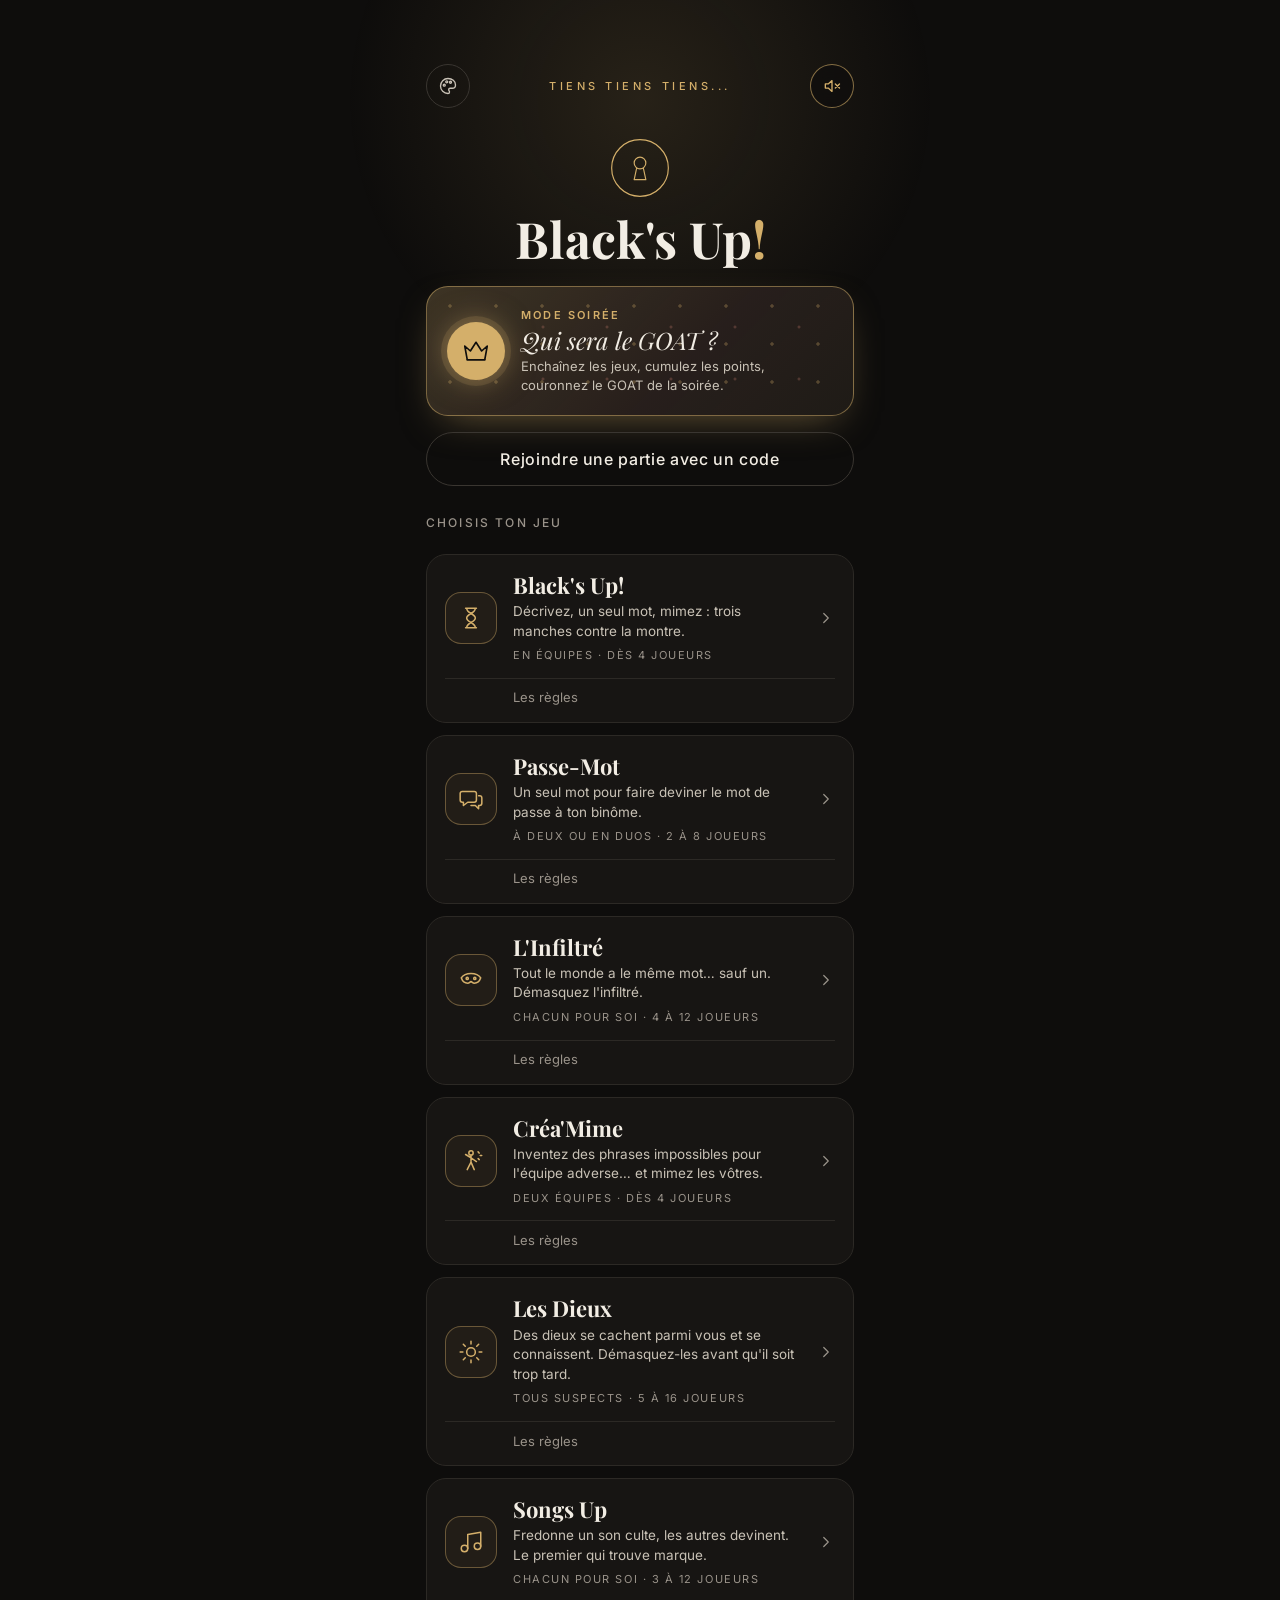
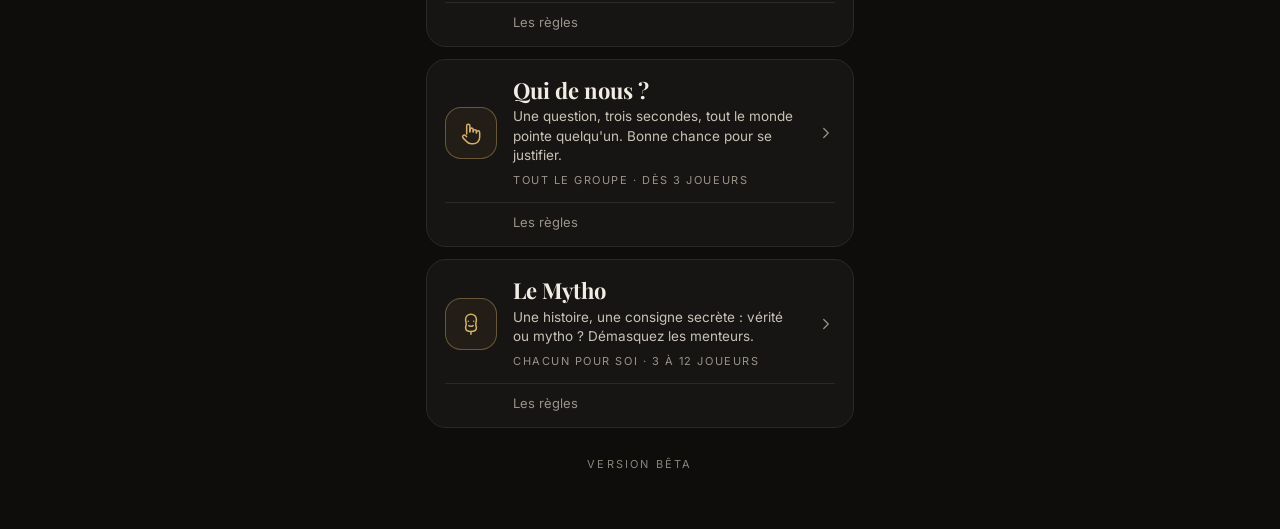
==== commit ec10233a: "Mode en ligne : rejoindre la soirée avec un code et jouer sur son téléphone - api/salle.php : salles" ====
--- a/index.html
+++ b/index.html
@@ -24,27 +24,28 @@
             if (apparence) document.documentElement.setAttribute("data-theme", apparence)
         } catch (e) {}
     </script>
-    <link rel="stylesheet" href="styles.css?v=22">
-    <script src="scripts/animations.js?v=22" defer></script>
-    <script src="scripts/app.js?v=22" defer></script>
-    <script src="scripts/sons.js?v=22" defer></script>
-    <script src="scripts/mots.js?v=22" defer></script>
-    <script src="scripts/mots-adultes.js?v=22" defer></script>
-    <script src="scripts/jeu.js?v=22" defer></script>
-    <script src="scripts/passe-mot.js?v=22" defer></script>
-    <script src="scripts/infiltre-paires.js?v=22" defer></script>
-    <script src="scripts/infiltre.js?v=22" defer></script>
-    <script src="scripts/crea-mime.js?v=22" defer></script>
-    <script src="scripts/dieux.js?v=22" defer></script>
-    <script src="scripts/outils-joueurs.js?v=22" defer></script>
-    <script src="scripts/songs.js?v=22" defer></script>
-    <script src="scripts/songs-up.js?v=22" defer></script>
-    <script src="scripts/qui-mytho-contenus.js?v=22" defer></script>
-    <script src="scripts/qui-de-nous.js?v=22" defer></script>
-    <script src="scripts/mytho.js?v=22" defer></script>
-    <script src="scripts/soiree.js?v=22" defer></script>
-    <script src="scripts/apparence.js?v=22" defer></script>
-    <script src="scripts/adulte.js?v=22" defer></script>
+    <link rel="stylesheet" href="styles.css?v=24">
+    <script src="scripts/animations.js?v=24" defer></script>
+    <script src="scripts/app.js?v=24" defer></script>
+    <script src="scripts/sons.js?v=24" defer></script>
+    <script src="scripts/mots.js?v=24" defer></script>
+    <script src="scripts/mots-adultes.js?v=24" defer></script>
+    <script src="scripts/jeu.js?v=24" defer></script>
+    <script src="scripts/passe-mot.js?v=24" defer></script>
+    <script src="scripts/infiltre-paires.js?v=24" defer></script>
+    <script src="scripts/infiltre.js?v=24" defer></script>
+    <script src="scripts/crea-mime.js?v=24" defer></script>
+    <script src="scripts/dieux.js?v=24" defer></script>
+    <script src="scripts/outils-joueurs.js?v=24" defer></script>
+    <script src="scripts/songs.js?v=24" defer></script>
+    <script src="scripts/songs-up.js?v=24" defer></script>
+    <script src="scripts/qui-mytho-contenus.js?v=24" defer></script>
+    <script src="scripts/qui-de-nous.js?v=24" defer></script>
+    <script src="scripts/mytho.js?v=24" defer></script>
+    <script src="scripts/soiree.js?v=24" defer></script>
+    <script src="scripts/en-ligne.js?v=24" defer></script>
+    <script src="scripts/apparence.js?v=24" defer></script>
+    <script src="scripts/adulte.js?v=24" defer></script>
 </head>
 <body>
     <main class="app">
@@ -77,6 +78,7 @@
                     <span class="carte-soiree-desc" id="carte-soiree-desc">Enchaînez les jeux, cumulez les points, couronnez le GOAT de la soirée.</span>
                 </span>
             </button>
+            <button type="button" class="btn btn-contour btn-rejoindre" id="lien-rejoindre">Rejoindre une partie avec un code</button>
             <a href="#historique" class="lien-discret lien-historique" id="lien-historique" hidden>Historique des soirées</a>
 
             <p class="etiquette titre-section">Choisis ton jeu</p>
@@ -885,6 +887,10 @@
                 <h1 class="titre" id="cm-ecr-titre"></h1>
                 <p class="texte-doux" id="cm-ecr-texte"></p>
             </div>
+            <div class="so-bandeau" id="cm-en-ligne" data-fixe hidden>
+                <span class="so-bandeau-texte">L'équipe peut écrire sur ses téléphones. Les phrases sont floutées ici.</span>
+                <button type="button" class="so-bandeau-btn" id="cm-montrer">Afficher</button>
+            </div>
             <div class="cm-phrases" id="cm-phrases"></div>
             <p class="aide-champ" id="cm-ecr-aide"></p>
             <div class="pousse"></div>
@@ -1513,6 +1519,7 @@
                 <h1 class="titre titre-fete">Qui fait la fête&#160;?</h1>
                 <p class="texte-doux">Touchez un rond pour prendre la photo de chacun. Ça rend le classement bien plus drôle.</p>
             </div>
+            <div class="so-salle"></div>
             <ul class="so-joueurs" id="so-joueurs"></ul>
             <div class="so-ajout">
                 <button type="button" class="avatar avatar-photo" id="so-photo-nouveau" data-son="aucun" aria-label="Prendre une photo pour le nouveau joueur"><svg width="20" height="20" viewBox="0 0 24 24" fill="none" stroke="currentColor" stroke-width="1.5" stroke-linecap="round" stroke-linejoin="round" aria-hidden="true"><path d="M4 8h3l2-3h6l2 3h3v11H4z"></path><circle cx="12" cy="13" r="3.5"></circle></svg></button>
@@ -1538,6 +1545,7 @@
                 <h1 class="titre titre-fete" id="so-titre">Le classement</h1>
                 <p class="so-finale-bandeau" id="so-finale-bandeau" hidden>Finale&#160;: le prochain jeu compte <b>double</b></p>
             </div>
+            <div class="so-salle"></div>
             <ol class="so-classement" id="so-classement"></ol>
             <div class="so-bloc">
                 <p class="etiquette">Quel jeu maintenant&#160;?</p>
@@ -1635,6 +1643,48 @@
             <p class="texte-doux" id="so-historique-vide">Aucune soirée terminée pour l'instant. La première légende reste à écrire.</p>
             <div class="pousse"></div>
             <button id="so-effacer" class="btn btn-contour lien-danger" type="button">Effacer l'historique</button>
+        </section>
+
+
+        <!-- ===================== EN LIGNE (téléphone d'un joueur) ===================== -->
+
+        <section id="ecran-rejoindre" class="ecran">
+            <div class="barre-haut">
+                <a href="#" class="btn-rond" data-accueil aria-label="Retour à l'accueil">
+                    <svg width="18" height="18" viewBox="0 0 24 24" fill="none" stroke="currentColor" stroke-width="1.6" stroke-linecap="round" stroke-linejoin="round" aria-hidden="true"><path d="M15 18l-6-6 6-6"></path></svg>
+                </a>
+                <p class="surtitre">Rejoindre</p>
+                <div class="vide"></div>
+            </div>
+            <div style="display: flex; flex-direction: column; gap: 8px">
+                <h1 class="titre titre-fete">Entre dans la partie</h1>
+                <p class="texte-doux">Le code à 4 lettres est affiché sur le téléphone de l'hôte.</p>
+            </div>
+            <input type="text" class="sl-code" id="sl-code" maxlength="4" autocomplete="off" autocorrect="off" autocapitalize="characters" spellcheck="false" inputmode="text" placeholder="CODE" aria-label="Code de la partie">
+            <div class="sl-identite">
+                <button type="button" class="avatar avatar-photo sl-photo" id="sl-photo" data-son="aucun" aria-label="Prendre un selfie"></button>
+                <input type="text" class="champ-joueur" id="sl-nom" maxlength="15" autocomplete="off" enterkeyhint="go" placeholder="Ton prénom" aria-label="Ton prénom">
+            </div>
+            <p class="aide-champ">Touche le rond pour prendre ton selfie.</p>
+            <input type="file" id="sl-fichier" accept="image/*" capture="user" hidden>
+            <p class="aide-champ alerte" id="sl-erreur" aria-live="polite"></p>
+            <div class="pousse"></div>
+            <button id="sl-rejoindre" class="btn btn-or btn-fete" type="button" disabled>Rejoindre la partie</button>
+        </section>
+
+        <section id="ecran-salle" class="ecran ecran-soiree">
+            <div class="barre-haut">
+                <a href="#" class="btn-rond" data-accueil aria-label="Retour à l'accueil">
+                    <svg width="18" height="18" viewBox="0 0 24 24" fill="none" stroke="currentColor" stroke-width="1.6" stroke-linecap="round" stroke-linejoin="round" aria-hidden="true"><path d="M15 18l-6-6 6-6"></path></svg>
+                </a>
+                <p class="surtitre"><span class="sl-connexion" id="sl-connexion" aria-hidden="true"></span><span id="sl-surtitre">Partie</span></p>
+                <div class="vide"></div>
+            </div>
+            <p class="sl-alerte" id="sl-hote-absent" hidden>L'hôte semble déconnecté… La partie reprendra dès son retour.</p>
+            <p class="texte-doux" id="sl-fin-message"></p>
+            <div class="sl-contenu" id="sl-contenu"></div>
+            <div class="pousse"></div>
+            <button id="sl-quitter" class="lien-discret lien-danger" type="button" style="background: none; border: 0; cursor: pointer">Quitter la partie</button>
         </section>
 
     </main>
--- a/styles.css
+++ b/styles.css
@@ -2080,6 +2080,24 @@
     cursor: pointer;
 }
 
+.so-absents { width: 100%; display: flex; flex-wrap: wrap; align-items: center; gap: 6px; text-align: left; }
+.so-absents[hidden] { display: none; }
+.so-absents-titre { width: 100%; font-size: 12px; color: var(--discret); }
+.so-absent {
+    display: inline-flex; align-items: center; gap: 6px;
+    height: 34px;
+    padding: 0 10px 0 3px;
+    border-radius: 999px;
+    border: 1px dashed rgba(var(--or-rvb), .6);
+    background: rgba(var(--or-rvb), .06);
+    color: var(--texte);
+    font: inherit; font-size: 14px;
+    cursor: pointer;
+}
+.so-absent:active { transform: scale(.95); }
+.so-absent-plus { color: var(--or); font-weight: 700; }
+.avatar-mini { width: 28px; height: 28px; font-size: 12px; border-width: 1px; }
+
 /* Fin d'un jeu pendant la soirée : un seul bouton, vers les points */
 .fin-en-soiree .btn:not(.btn-suite-soiree), .fin-en-soiree .lien-discret { display: none !important; }
 .btn-suite-soiree { margin-top: 4px; }
@@ -2187,6 +2205,136 @@
     cursor: pointer;
 }
 
+/* ---------- En ligne ---------- */
+
+.btn-rejoindre { margin-top: -6px; }
+.so-salle:empty { display: none; }
+.so-salle-inviter {
+    width: 100%;
+    display: flex; align-items: center; gap: 14px;
+    padding: 14px 16px;
+    border-radius: 18px;
+    border: 1px dashed rgba(var(--or-rvb), .6);
+    background: rgba(var(--or-rvb), .06);
+    color: var(--texte);
+    font: inherit;
+    text-align: left;
+    cursor: pointer;
+}
+.so-salle-inviter svg { flex-shrink: 0; color: var(--or); }
+.so-salle-inviter span { display: flex; flex-direction: column; gap: 2px; }
+.so-salle-inviter b { font-size: 15px; }
+.so-salle-inviter small { font-size: 12px; color: var(--texte-2); line-height: 1.4; }
+.so-salle-code {
+    display: flex; align-items: center; justify-content: space-between; gap: 12px;
+    padding: 14px 14px 14px 18px;
+    border-radius: 18px;
+    border: 1px solid rgba(var(--or-rvb), .55);
+    background: linear-gradient(135deg, rgba(var(--or-rvb), .16), rgba(var(--or-rvb), .03));
+}
+.so-salle-etiquette { margin: 0; font-size: 11px; letter-spacing: .14em; text-transform: uppercase; color: var(--texte-2); }
+.so-salle-lettres { margin: 2px 0; font-family: var(--serif); font-size: 40px; line-height: 1; letter-spacing: .18em; color: var(--or); font-weight: 700; }
+.so-salle-etat { margin: 0; font-size: 12px; color: var(--discret); }
+
+/* Carte secrète remplacée : le secret est sur le téléphone du joueur */
+.carte-secrete.en-ligne { pointer-events: none; }
+.carte-secrete.en-ligne > * { visibility: hidden; }
+.carte-secrete.en-ligne::after {
+    content: attr(data-en-ligne);
+    position: absolute; inset: 0;
+    display: grid; place-items: center;
+    padding: 20px;
+    text-align: center;
+    font-size: 16px;
+    line-height: 1.4;
+    color: var(--or);
+}
+.cm-phrases.masque textarea { color: transparent; text-shadow: 0 0 10px rgba(var(--texte-rvb, 240, 235, 225), .6); }
+
+/* Rejoindre */
+.sl-code {
+    width: 100%;
+    padding: 16px;
+    border-radius: 20px;
+    border: 1px solid rgba(var(--or-rvb), .55);
+    background: var(--surface);
+    color: var(--or);
+    font-family: var(--serif);
+    font-size: 44px;
+    font-weight: 700;
+    letter-spacing: .4em;
+    text-align: center;
+    text-transform: uppercase;
+}
+.sl-code::placeholder { color: var(--discret-2); letter-spacing: .3em; }
+.sl-code:focus { outline: none; border-color: var(--or); box-shadow: 0 0 0 4px rgba(var(--or-rvb), .15); }
+.sl-identite { display: flex; align-items: center; gap: 12px; }
+.sl-identite .champ-joueur { flex: 1; min-width: 0; }
+.sl-photo { width: 64px; height: 64px; }
+
+/* Vue joueur */
+.sl-connexion { display: inline-block; width: 7px; height: 7px; border-radius: 50%; background: #4cd38a; margin-right: 8px; vertical-align: middle; box-shadow: 0 0 8px #4cd38a; }
+.sl-connexion.perdue { background: var(--corail); box-shadow: 0 0 8px var(--corail); }
+.sl-alerte { margin: 0; padding: 10px 14px; border-radius: 14px; background: rgba(var(--corail-rvb), .15); border: 1px solid rgba(var(--corail-rvb), .5); font-size: 13px; }
+.sl-contenu { display: flex; flex-direction: column; gap: 14px; }
+.sl-contenu > .avatar { align-self: center; }
+.sl-jeu-nom { margin: 0; font-size: 11px; letter-spacing: .2em; text-transform: uppercase; color: var(--or); text-align: center; font-weight: 600; }
+.sl-carte {
+    display: flex; flex-direction: column; gap: 6px;
+    padding: 18px;
+    border-radius: 20px;
+    background: var(--surface);
+    border: 1px solid var(--ligne);
+    text-align: center;
+    animation: monte .5s var(--douce) both;
+}
+.sl-etiquette { margin: 0; font-size: 11px; letter-spacing: .16em; text-transform: uppercase; color: var(--discret); }
+.sl-titre { margin: 0; font-family: var(--serif); font-style: var(--italique); text-transform: var(--casse-titre); font-size: clamp(24px, 7.4vw, 30px); line-height: 1.2; }
+.sl-detail { margin: 0; font-size: 14px; line-height: 1.45; color: var(--texte-2); }
+.sl-nuit { background: #000; border-color: rgba(var(--or-rvb), .3); }
+.sl-chrono { margin: 6px 0 0; font-family: var(--serif); font-size: 34px; font-weight: 700; color: var(--or); font-variant-numeric: tabular-nums; }
+.sl-bloc { display: flex; flex-direction: column; gap: 8px; }
+.sl-lien { align-self: center; background: none; border: 0; cursor: pointer; }
+.sl-ordre li.moi, .dx-vivants li.moi, .so-gains li.moi, .bilan-roles li.moi { border-color: var(--or); color: var(--or); }
+.so-ligne.moi { border-color: rgba(var(--or-rvb), .8); }
+.sl-symbole { width: 34px; text-align: center; font-size: 20px; }
+.sl-repli { border-radius: 18px; border: 1px solid var(--ligne); padding: 4px 12px 12px; background: rgba(0, 0, 0, .12); }
+.sl-repli summary { cursor: pointer; padding: 10px 0; font-size: 13px; color: var(--texte-2); list-style: none; }
+.sl-repli summary::-webkit-details-marker { display: none; }
+.sl-repli summary::after { content: " ▾"; color: var(--or); }
+.sl-repli[open] summary::after { content: " ▴"; }
+.sl-qdn { min-height: 220px; }
+.sl-pointez { margin: 0; text-align: center; font-family: var(--serif); font-size: 64px; color: var(--or); font-weight: 700; }
+
+/* Carte secrète du joueur : on touche, ça s'affiche 3 secondes */
+.sl-secret {
+    position: relative;
+    width: 100%;
+    min-height: 170px;
+    padding: 22px;
+    border-radius: 24px;
+    border: 1px solid rgba(var(--or-rvb), .55);
+    background: linear-gradient(160deg, rgba(var(--or-rvb), .14), transparent 60%), var(--surface);
+    color: var(--texte);
+    font: inherit;
+    cursor: pointer;
+    overflow: hidden;
+    display: grid;
+    place-items: center;
+    -webkit-user-select: none; user-select: none;
+}
+.sl-secret-cache, .sl-secret-contenu { grid-area: 1 / 1; display: flex; flex-direction: column; align-items: center; gap: 8px; transition: opacity .2s; }
+.sl-secret-cache { color: var(--or); font-size: 14px; }
+.sl-secret-contenu { opacity: 0; }
+.sl-secret.visible .sl-secret-cache { opacity: 0; }
+.sl-secret.visible .sl-secret-contenu { opacity: 1; }
+.sl-secret-grand { font-family: var(--serif); font-size: clamp(30px, 10vw, 42px); line-height: 1.1; text-align: center; }
+.sl-secret-grand.fort { color: var(--or); }
+.sl-secret-petit { font-size: 14px; color: var(--texte-2); text-align: center; max-width: 280px; line-height: 1.4; }
+.sl-secret-barre { position: absolute; left: 0; bottom: 0; height: 3px; width: 100%; background: var(--or); transform-origin: left; transform: scaleX(0); }
+.sl-secret.visible .sl-secret-barre { animation: sl-barre 3s linear forwards; }
+@keyframes sl-barre { from { transform: scaleX(1); } to { transform: scaleX(0); } }
+
 /* ---------- Mode adulte (18+) ---------- */
 
 .badge-adulte, .bouton-adulte { display: none !important; }
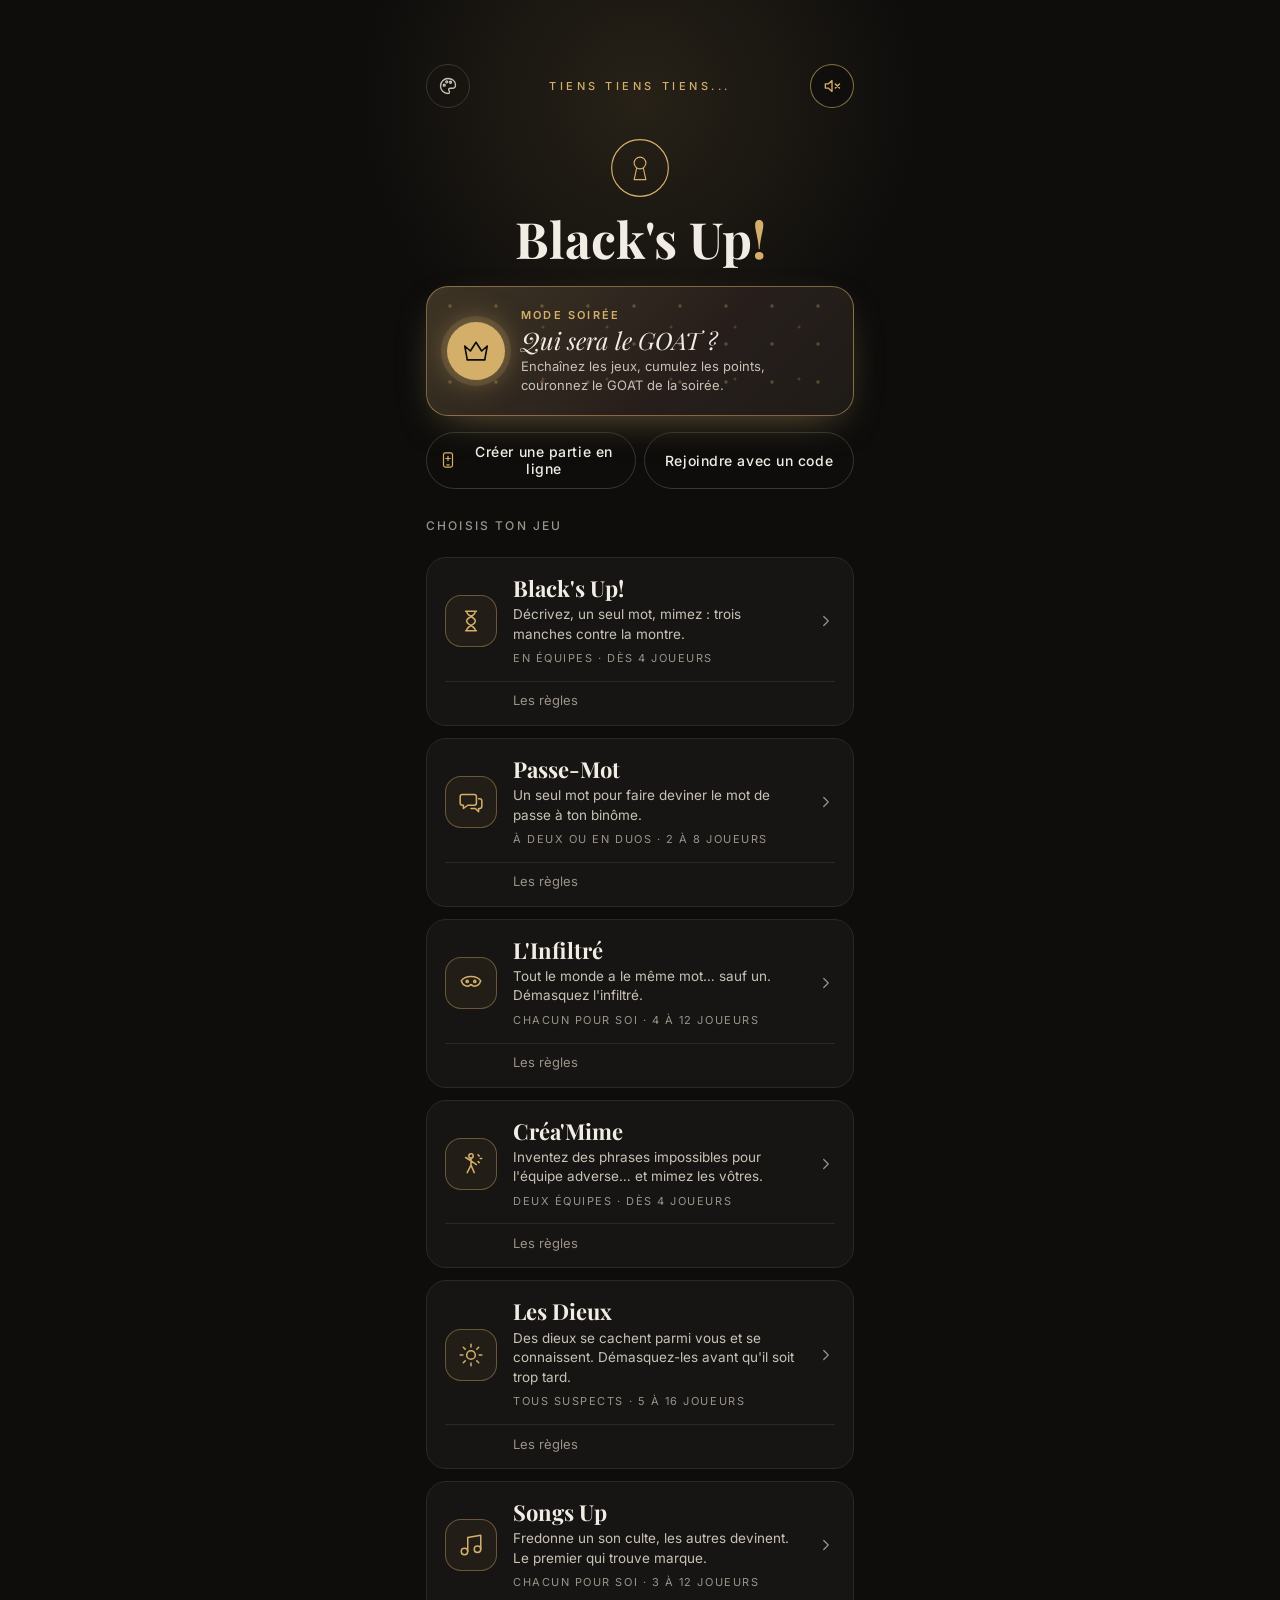
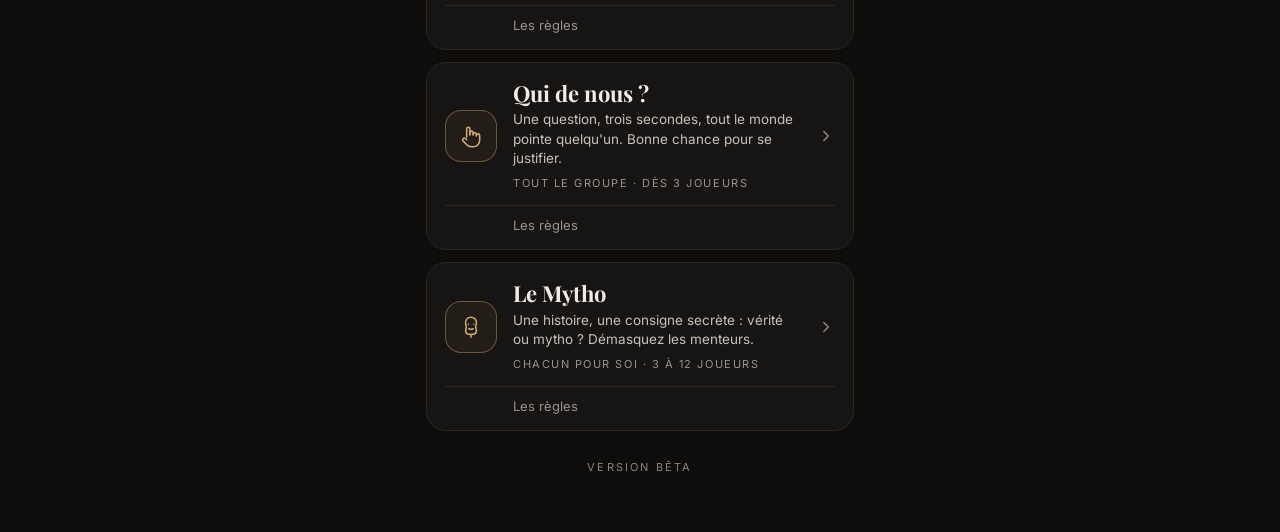
==== commit 73ed921d: "Prototype : chat de partie et raccourci « Créer une partie en ligne » - Chat en ligne : bouton const" ====
--- a/index.html
+++ b/index.html
@@ -24,28 +24,28 @@
             if (apparence) document.documentElement.setAttribute("data-theme", apparence)
         } catch (e) {}
     </script>
-    <link rel="stylesheet" href="styles.css?v=24">
-    <script src="scripts/animations.js?v=24" defer></script>
-    <script src="scripts/app.js?v=24" defer></script>
-    <script src="scripts/sons.js?v=24" defer></script>
-    <script src="scripts/mots.js?v=24" defer></script>
-    <script src="scripts/mots-adultes.js?v=24" defer></script>
-    <script src="scripts/jeu.js?v=24" defer></script>
-    <script src="scripts/passe-mot.js?v=24" defer></script>
-    <script src="scripts/infiltre-paires.js?v=24" defer></script>
-    <script src="scripts/infiltre.js?v=24" defer></script>
-    <script src="scripts/crea-mime.js?v=24" defer></script>
-    <script src="scripts/dieux.js?v=24" defer></script>
-    <script src="scripts/outils-joueurs.js?v=24" defer></script>
-    <script src="scripts/songs.js?v=24" defer></script>
-    <script src="scripts/songs-up.js?v=24" defer></script>
-    <script src="scripts/qui-mytho-contenus.js?v=24" defer></script>
-    <script src="scripts/qui-de-nous.js?v=24" defer></script>
-    <script src="scripts/mytho.js?v=24" defer></script>
-    <script src="scripts/soiree.js?v=24" defer></script>
-    <script src="scripts/en-ligne.js?v=24" defer></script>
-    <script src="scripts/apparence.js?v=24" defer></script>
-    <script src="scripts/adulte.js?v=24" defer></script>
+    <link rel="stylesheet" href="styles.css?v=28">
+    <script src="scripts/animations.js?v=28" defer></script>
+    <script src="scripts/app.js?v=28" defer></script>
+    <script src="scripts/sons.js?v=28" defer></script>
+    <script src="scripts/mots.js?v=28" defer></script>
+    <script src="scripts/mots-adultes.js?v=28" defer></script>
+    <script src="scripts/jeu.js?v=28" defer></script>
+    <script src="scripts/outils-joueurs.js?v=28" defer></script>
+    <script src="scripts/passe-mot.js?v=28" defer></script>
+    <script src="scripts/infiltre-paires.js?v=28" defer></script>
+    <script src="scripts/infiltre.js?v=28" defer></script>
+    <script src="scripts/crea-mime.js?v=28" defer></script>
+    <script src="scripts/dieux.js?v=28" defer></script>
+    <script src="scripts/songs.js?v=28" defer></script>
+    <script src="scripts/songs-up.js?v=28" defer></script>
+    <script src="scripts/qui-mytho-contenus.js?v=28" defer></script>
+    <script src="scripts/qui-de-nous.js?v=28" defer></script>
+    <script src="scripts/mytho.js?v=28" defer></script>
+    <script src="scripts/soiree.js?v=28" defer></script>
+    <script src="scripts/en-ligne.js?v=28" defer></script>
+    <script src="scripts/apparence.js?v=28" defer></script>
+    <script src="scripts/adulte.js?v=28" defer></script>
 </head>
 <body>
     <main class="app">
@@ -78,7 +78,13 @@
                     <span class="carte-soiree-desc" id="carte-soiree-desc">Enchaînez les jeux, cumulez les points, couronnez le GOAT de la soirée.</span>
                 </span>
             </button>
-            <button type="button" class="btn btn-contour btn-rejoindre" id="lien-rejoindre">Rejoindre une partie avec un code</button>
+            <div class="duo-en-ligne">
+                <button type="button" class="btn btn-contour btn-en-ligne" id="lien-creer-en-ligne">
+                    <svg width="18" height="18" viewBox="0 0 24 24" fill="none" stroke="currentColor" stroke-width="1.6" stroke-linecap="round" stroke-linejoin="round" aria-hidden="true"><rect x="6" y="2.5" width="12" height="19" rx="2.5"></rect><path d="M10.5 18.5h3M12 7v6M9 10h6"></path></svg>
+                    <span>Créer une partie en ligne</span>
+                </button>
+                <button type="button" class="btn btn-contour btn-en-ligne btn-rejoindre" id="lien-rejoindre">Rejoindre avec un code</button>
+            </div>
             <a href="#historique" class="lien-discret lien-historique" id="lien-historique" hidden>Historique des soirées</a>
 
             <p class="etiquette titre-section">Choisis ton jeu</p>
@@ -745,8 +751,22 @@
                 <p class="consigne">Dans cet ordre, chacun dit un mot pour décrire le sien. Puis on débat&#160;!</p>
             </div>
             <ol class="ordre-parole" id="inf-ordre"></ol>
+            <p class="info-bas" id="inf-tour-votes" hidden></p>
             <div class="pousse"></div>
             <button id="inf-vers-vote" class="btn btn-or" type="button">Passer au vote</button>
+        </section>
+
+
+        <section id="ecran-inf-vus" class="ecran centre">
+            <p class="surtitre">Avant de commencer</p>
+            <div class="pile-centre" style="gap: 8px">
+                <h1 class="titre titre-centre-haut">Chacun regarde son mot</h1>
+                <p class="consigne">Sur vos téléphones&#160;: touchez la carte pour voir votre mot. Une coche apparaît dès que c'est fait.</p>
+            </div>
+            <ul class="vus-liste" id="inf-vus-liste"></ul>
+            <div class="pousse"></div>
+            <button id="inf-vus-ok" class="btn btn-or btn-grand" type="button" disabled>En attente</button>
+            <button id="inf-vus-forcer" class="lien-discret" type="button" style="background: none; border: 0; cursor: pointer" hidden>Lancer sans attendre</button>
         </section>
 
         <!-- L'Infiltré : le vote -->
@@ -754,8 +774,11 @@
             <p class="surtitre">Le vote</p>
             <h1 class="titre" style="text-align: center">Qui est éliminé&#160;?</h1>
             <div class="grille-vote" id="inf-vote"></div>
+            <div class="vote-ligne" id="inf-vote-ligne" hidden></div>
             <div class="pousse"></div>
             <button id="inf-eliminer" class="btn btn-erreur btn-grand" type="button" disabled>Choisissez un joueur</button>
+            <button id="inf-reveler" class="btn btn-or btn-grand" type="button" hidden>Révéler le résultat</button>
+            <button id="inf-reveler-forcer" class="lien-discret" type="button" style="background: none; border: 0; cursor: pointer" hidden>Révéler sans attendre</button>
         </section>
 
         <!-- L'Infiltré : révélation du rôle -->
@@ -768,7 +791,7 @@
                 <p class="consigne" id="inf-rev-detail"></p>
             </div>
             <div class="pile" id="inf-white-devine" hidden>
-                <p class="consigne" style="margin: 0 auto 6px">Mister White, prends le téléphone et tape <b>en secret</b> le mot des civils. Une seule chance&#160;!</p>
+                <p class="consigne" id="inf-white-consigne" style="margin: 0 auto 6px">Mister White, prends le téléphone et tape <b>en secret</b> le mot des civils. Une seule chance&#160;!</p>
                 <input type="text" class="saisie" id="inf-white-mot" maxlength="40" autocomplete="off" autocorrect="off" autocapitalize="off" spellcheck="false" enterkeyhint="done" placeholder="Le mot des civils" aria-label="Le mot des civils">
                 <button id="inf-white-valider" class="btn btn-or" type="button" data-son="aucun" disabled>Valider ma réponse</button>
             </div>
@@ -895,6 +918,19 @@
             <p class="aide-champ" id="cm-ecr-aide"></p>
             <div class="pousse"></div>
             <button id="cm-valider-phrases" class="btn btn-or" type="button" data-son="lancer">Valider nos phrases</button>
+            <button id="cm-ecr-retour" class="lien-discret" type="button" style="background: none; border: 0; cursor: pointer" hidden>Revenir au suivi des équipes</button>
+        </section>
+
+        <!-- Créa'Mime : les deux équipes écrivent en même temps (en ligne) -->
+        <section id="ecran-cm-statut" class="ecran centre">
+            <p class="surtitre">Créa'Mime</p>
+            <div class="pile-centre" style="gap: 8px">
+                <h1 class="titre titre-centre-haut" id="cm-st-titre">Les deux équipes écrivent</h1>
+                <p class="consigne" id="cm-st-consigne">Chaque équipe écrit les phrases de l'autre sur ses téléphones, puis valide.</p>
+            </div>
+            <div class="cm-statut" id="cm-statut"></div>
+            <div class="pousse"></div>
+            <button id="cm-st-go" class="btn btn-or btn-grand" type="button" disabled>En attente des phrases</button>
         </section>
 
         <!-- Créa'Mime : on se passe le téléphone -->
@@ -917,7 +953,7 @@
                 <p class="etiquette">Au tour de</p>
                 <p class="nom-equipe" id="cm-tour-joueur"></p>
                 <p class="sous-equipe" id="cm-tour-equipe"></p>
-                <p class="consigne">Toi seul regardes la phrase&#160;!</p>
+                <p class="consigne" id="cm-tour-consigne">Toi seul regardes la phrase&#160;!</p>
             </div>
             <button type="button" class="carte-secrete cm-carte" id="cm-carte" data-son="aucun" aria-label="Maintenir appuyé pour voir ta phrase">
                 <span class="carte-secrete-cache"><svg width="30" height="30" viewBox="0 0 24 24" fill="none" stroke="currentColor" stroke-width="1.4" stroke-linecap="round" stroke-linejoin="round" aria-hidden="true"><path d="M2 12s3.5-7 10-7 10 7 10 7-3.5 7-10 7S2 12 2 12z"></path><circle cx="12" cy="12" r="3"></circle></svg><span>Maintenir pour voir ta phrase</span></span>
@@ -1075,6 +1111,19 @@
             <button id="dx-vu" class="btn btn-or btn-grand" type="button" disabled>C'est vu, je passe</button>
         </section>
 
+
+        <section id="ecran-dx-vus" class="ecran centre">
+            <p class="surtitre">Avant de commencer</p>
+            <div class="pile-centre" style="gap: 8px">
+                <h1 class="titre titre-centre-haut">Chacun découvre son rôle</h1>
+                <p class="consigne">Sur vos téléphones&#160;: touchez la carte pour voir votre rôle. Une coche apparaît dès que c'est fait.</p>
+            </div>
+            <ul class="vus-liste" id="dx-vus-liste"></ul>
+            <div class="pousse"></div>
+            <button id="dx-vus-ok" class="btn btn-or btn-grand" type="button" disabled>En attente</button>
+            <button id="dx-vus-forcer" class="lien-discret" type="button" style="background: none; border: 0; cursor: pointer" hidden>Lancer sans attendre</button>
+        </section>
+
         <!-- Les Dieux : la nuit -->
         <section id="ecran-dx-nuit" class="ecran centre dx-nuit">
             <p class="surtitre" id="dx-nuit-surtitre">La nuit tombe</p>
@@ -1102,6 +1151,7 @@
             </div>
             <ul class="dx-vivants" id="dx-vivants"></ul>
             <div class="pousse"></div>
+            <p class="info-bas" id="dx-jour-votes" hidden></p>
             <button id="dx-vers-vote" class="btn btn-or" type="button">Désigner la personne éliminée</button>
             <button id="dx-refaire-nuit" class="lien-discret" type="button" style="background: none; border: 0; cursor: pointer">Refaire la nuit</button>
         </section>
@@ -1111,8 +1161,11 @@
             <p class="surtitre">La sentence</p>
             <h1 class="titre" style="text-align: center">Qui est éliminé&#160;?</h1>
             <div class="grille-vote" id="dx-vote"></div>
+            <div class="vote-ligne" id="dx-vote-ligne" hidden></div>
             <div class="pousse"></div>
             <button id="dx-eliminer" class="btn btn-erreur btn-grand" type="button" disabled>Choisissez un joueur</button>
+            <button id="dx-reveler" class="btn btn-or btn-grand" type="button" hidden>Révéler le résultat</button>
+            <button id="dx-reveler-forcer" class="lien-discret" type="button" style="background: none; border: 0; cursor: pointer" hidden>Révéler sans attendre</button>
             <button id="dx-annuler-vote" class="lien-discret" type="button" style="background: none; border: 0; cursor: pointer">Revenir au débat</button>
         </section>
 
@@ -1230,9 +1283,9 @@
         <section id="ecran-su-revelation" class="ecran centre">
             <p class="surtitre" id="su-rev-numero">Son 1</p>
             <div class="pile-centre" style="gap: 10px">
-                <p class="etiquette">Passe le téléphone à</p>
+                <p class="etiquette" id="su-rev-etiquette">Passe le téléphone à</p>
                 <p class="nom-equipe" id="su-rev-nom"></p>
-                <p class="consigne">Les autres, <b>ne regardez pas</b>&#160;!</p>
+                <p class="consigne" id="su-rev-consigne">Les autres, <b>ne regardez pas</b>&#160;!</p>
             </div>
             <button type="button" class="carte-secrete" id="su-carte" data-son="aucun" aria-label="Maintenir appuyé pour voir le son">
                 <span class="carte-secrete-cache"><svg width="30" height="30" viewBox="0 0 24 24" fill="none" stroke="currentColor" stroke-width="1.4" stroke-linecap="round" stroke-linejoin="round" aria-hidden="true"><path d="M2 12s3.5-7 10-7 10 7 10 7-3.5 7-10 7S2 12 2 12z"></path><circle cx="12" cy="12" r="3"></circle></svg><span>Maintenir pour voir le son</span></span>
@@ -1437,7 +1490,7 @@
         <section id="ecran-my-secret" class="ecran centre">
             <p class="surtitre" id="my-sec-numero">Histoire 1 sur 10</p>
             <div class="pile-centre" style="gap: 10px">
-                <p class="etiquette">Passe le téléphone à</p>
+                <p class="etiquette" id="my-sec-etiquette">Passe le téléphone à</p>
                 <p class="nom-equipe" id="my-sec-nom"></p>
                 <p class="consigne" id="my-sec-theme"></p>
             </div>
--- a/styles.css
+++ b/styles.css
@@ -2207,7 +2207,9 @@
 
 /* ---------- En ligne ---------- */
 
-.btn-rejoindre { margin-top: -6px; }
+.duo-en-ligne { display: grid; grid-template-columns: repeat(2, minmax(0, 1fr)); gap: 8px; margin-top: -6px; }
+.btn-en-ligne { min-height: 52px; padding: 10px 12px; font-size: 14px; line-height: 1.25; gap: 8px; white-space: normal; text-align: center; }
+.btn-en-ligne svg { flex-shrink: 0; color: var(--or); }
 .so-salle:empty { display: none; }
 .so-salle-inviter {
     width: 100%;
@@ -2306,6 +2308,87 @@
 .sl-qdn { min-height: 220px; }
 .sl-pointez { margin: 0; text-align: center; font-family: var(--serif); font-size: 64px; color: var(--or); font-weight: 700; }
 
+.vue-joueur .aide-install, .vue-joueur .aide-installer { display: none !important; }
+/* Chat de la partie */
+.chat-bouton {
+    position: fixed; z-index: 40;
+    top: max(40px, env(safe-area-inset-top));
+    right: calc(max(26px, calc((100vw - 460px) / 2 + 26px)) + 52px);
+    width: 44px; height: 44px; border-radius: 50%;
+    display: grid; place-items: center;
+    border: 1px solid rgba(var(--or-rvb), .6);
+    background: rgba(var(--fond-rvb), .75);
+    color: var(--or);
+    cursor: pointer;
+    -webkit-backdrop-filter: blur(8px); backdrop-filter: blur(8px);
+    transition: transform .25s var(--ressort);
+}
+.chat-bouton[hidden] { display: none; }
+.chat-bouton.ouvert { background: var(--or); color: var(--sur-or); }
+.chat-bouton.secoue { animation: chat-secoue .6s ease-in-out; }
+@keyframes chat-secoue { 20%, 60% { transform: rotate(-12deg); } 40%, 80% { transform: rotate(12deg); } }
+.chat-badge { position: absolute; top: -4px; right: -4px; min-width: 19px; height: 19px; padding: 0 5px; border-radius: 999px; background: var(--corail); color: #fff; font-size: 11px; font-weight: 700; display: grid; place-items: center; }
+.chat-badge[hidden] { display: none; }
+.chat-panneau {
+    position: fixed; z-index: 39;
+    left: 50%; transform: translateX(-50%);
+    bottom: 0;
+    width: min(100vw, 460px);
+    height: min(70vh, 560px);
+    display: flex; flex-direction: column;
+    border-radius: 24px 24px 0 0;
+    border: 1px solid rgba(var(--or-rvb), .4);
+    border-bottom: 0;
+    background: rgba(var(--fond-rvb), .97);
+    -webkit-backdrop-filter: blur(14px); backdrop-filter: blur(14px);
+    box-shadow: 0 -20px 60px rgba(0, 0, 0, .5);
+    padding-bottom: env(safe-area-inset-bottom);
+    animation: chat-monte .35s var(--douce) both;
+}
+.chat-panneau[hidden] { display: none; }
+@keyframes chat-monte { from { transform: translate(-50%, 100%); } to { transform: translate(-50%, 0); } }
+.chat-tete { display: flex; align-items: center; justify-content: space-between; padding: 14px 16px 8px 20px; border-bottom: 1px solid var(--ligne); }
+.chat-titre { margin: 0; font-family: var(--serif); font-size: 19px; }
+.chat-fermer { width: 36px; height: 36px; border-radius: 50%; border: 1px solid var(--ligne-2); background: none; color: var(--texte-2); display: grid; place-items: center; cursor: pointer; }
+.chat-liste { flex: 1; overflow-y: auto; padding: 12px 14px; display: flex; flex-direction: column; gap: 6px; -webkit-overflow-scrolling: touch; }
+.chat-vide { margin: auto; color: var(--discret); font-size: 14px; text-align: center; }
+.chat-msg { align-self: flex-start; max-width: 80%; display: flex; flex-direction: column; gap: 2px; padding: 8px 12px; border-radius: 16px 16px 16px 4px; background: var(--surface); border: 1px solid var(--ligne); }
+.chat-msg.moi { align-self: flex-end; border-radius: 16px 16px 4px 16px; background: rgba(var(--or-rvb), .16); border-color: rgba(var(--or-rvb), .45); }
+.chat-msg.hote .chat-de { color: var(--corail); }
+.chat-msg.reaction { background: none; border: 0; padding: 2px 4px; }
+.chat-msg.reaction .chat-texte { font-size: 34px; line-height: 1.1; }
+.chat-de { font-size: 11px; font-weight: 700; color: var(--or); }
+.chat-texte { font-size: 15px; line-height: 1.35; word-break: break-word; }
+.chat-heure { align-self: flex-end; font-size: 10px; color: var(--discret); }
+.chat-reactions { display: flex; gap: 6px; padding: 6px 12px; overflow-x: auto; }
+.chat-reactions button { flex-shrink: 0; height: 34px; min-width: 42px; padding: 0 10px; border-radius: 999px; border: 1px solid var(--ligne-2); background: var(--surface); color: var(--texte); font: inherit; font-size: 18px; cursor: pointer; }
+.chat-reactions button:last-child { font-size: 12px; font-weight: 700; color: var(--or); letter-spacing: .1em; }
+.chat-saisie { display: flex; gap: 8px; padding: 8px 12px 12px; }
+.chat-saisie input { flex: 1; min-width: 0; height: 44px; padding: 0 16px; border-radius: 999px; border: 1px solid var(--ligne-2); background: var(--surface); color: var(--texte); font: inherit; font-size: 16px; }
+.chat-saisie input:focus { outline: none; border-color: var(--or); }
+.chat-saisie button { width: 44px; height: 44px; border-radius: 50%; border: 0; background: var(--or); color: var(--sur-or); display: grid; place-items: center; cursor: pointer; }
+.titre-centre-haut { text-align: center; padding: 0 44px; font-size: clamp(26px, 8vw, 34px); }
+.vus-liste { list-style: none; margin: 0; padding: 0; width: 100%; display: flex; flex-direction: column; gap: 6px; }
+.vus-liste li { display: flex; align-items: center; gap: 12px; padding: 10px 12px; border-radius: 14px; background: var(--surface); border: 1px solid var(--ligne); font-size: 16px; font-weight: 600; text-align: left; transition: border-color .3s, background-color .3s; }
+.vus-liste li small { margin-left: auto; font-size: 12px; font-weight: 400; color: var(--discret); }
+.vus-liste li .so-bandeau-btn { margin-left: auto; }
+.vus-liste li.vu { border-color: rgba(var(--or-rvb), .6); background: rgba(var(--or-rvb), .08); }
+.vus-coche { flex-shrink: 0; width: 24px; height: 24px; border-radius: 50%; display: grid; place-items: center; border: 1.5px dashed var(--ligne-2); color: var(--sur-or); }
+.vus-liste li.vu .vus-coche { border: 0; background: var(--or); animation: so-titre .5s cubic-bezier(.34,1.56,.64,1) both; }
+.cm-statut { width: 100%; display: flex; flex-direction: column; gap: 10px; }
+.cm-st-equipe { display: flex; flex-direction: column; align-items: flex-start; gap: 6px; padding: 14px 16px; border-radius: 18px; background: var(--surface); border: 1px solid var(--ligne); text-align: left; }
+.cm-st-equipe.pret { border-color: rgba(var(--or-rvb), .6); background: rgba(var(--or-rvb), .08); }
+.cm-st-nom { margin: 0; font-size: 18px; font-weight: 600; }
+.cm-st-etat { margin: 0; font-size: 13px; color: var(--texte-2); }
+.cm-st-equipe.pret .cm-st-etat { color: var(--or); font-weight: 600; }
+.vote-ligne { width: 100%; display: flex; flex-direction: column; gap: 10px; }
+.vote-message { margin: 0; padding: 10px 14px; border-radius: 14px; background: rgba(var(--corail-rvb), .15); border: 1px solid rgba(var(--corail-rvb), .5); font-size: 14px; text-align: center; }
+.sl-vote { display: flex; flex-direction: column; gap: 10px; padding: 16px; border-radius: 20px; border: 1px solid rgba(var(--or-rvb), .55); background: rgba(var(--or-rvb), .06); }
+.sl-vote .grille-vote { width: 100%; }
+.sl-equipe { display: flex; align-items: center; gap: 12px; padding: 12px 16px; border-radius: 16px; border: 1px solid rgba(var(--or-rvb), .45); background: rgba(var(--or-rvb), .08); }
+.sl-equipe .sl-symbole { width: auto; font-size: 24px; }
+.sl-equipe-nom { margin: 2px 0 0; font-size: 15px; font-weight: 600; }
+
 /* Carte secrète du joueur : on touche, ça s'affiche 3 secondes */
 .sl-secret {
     position: relative;
